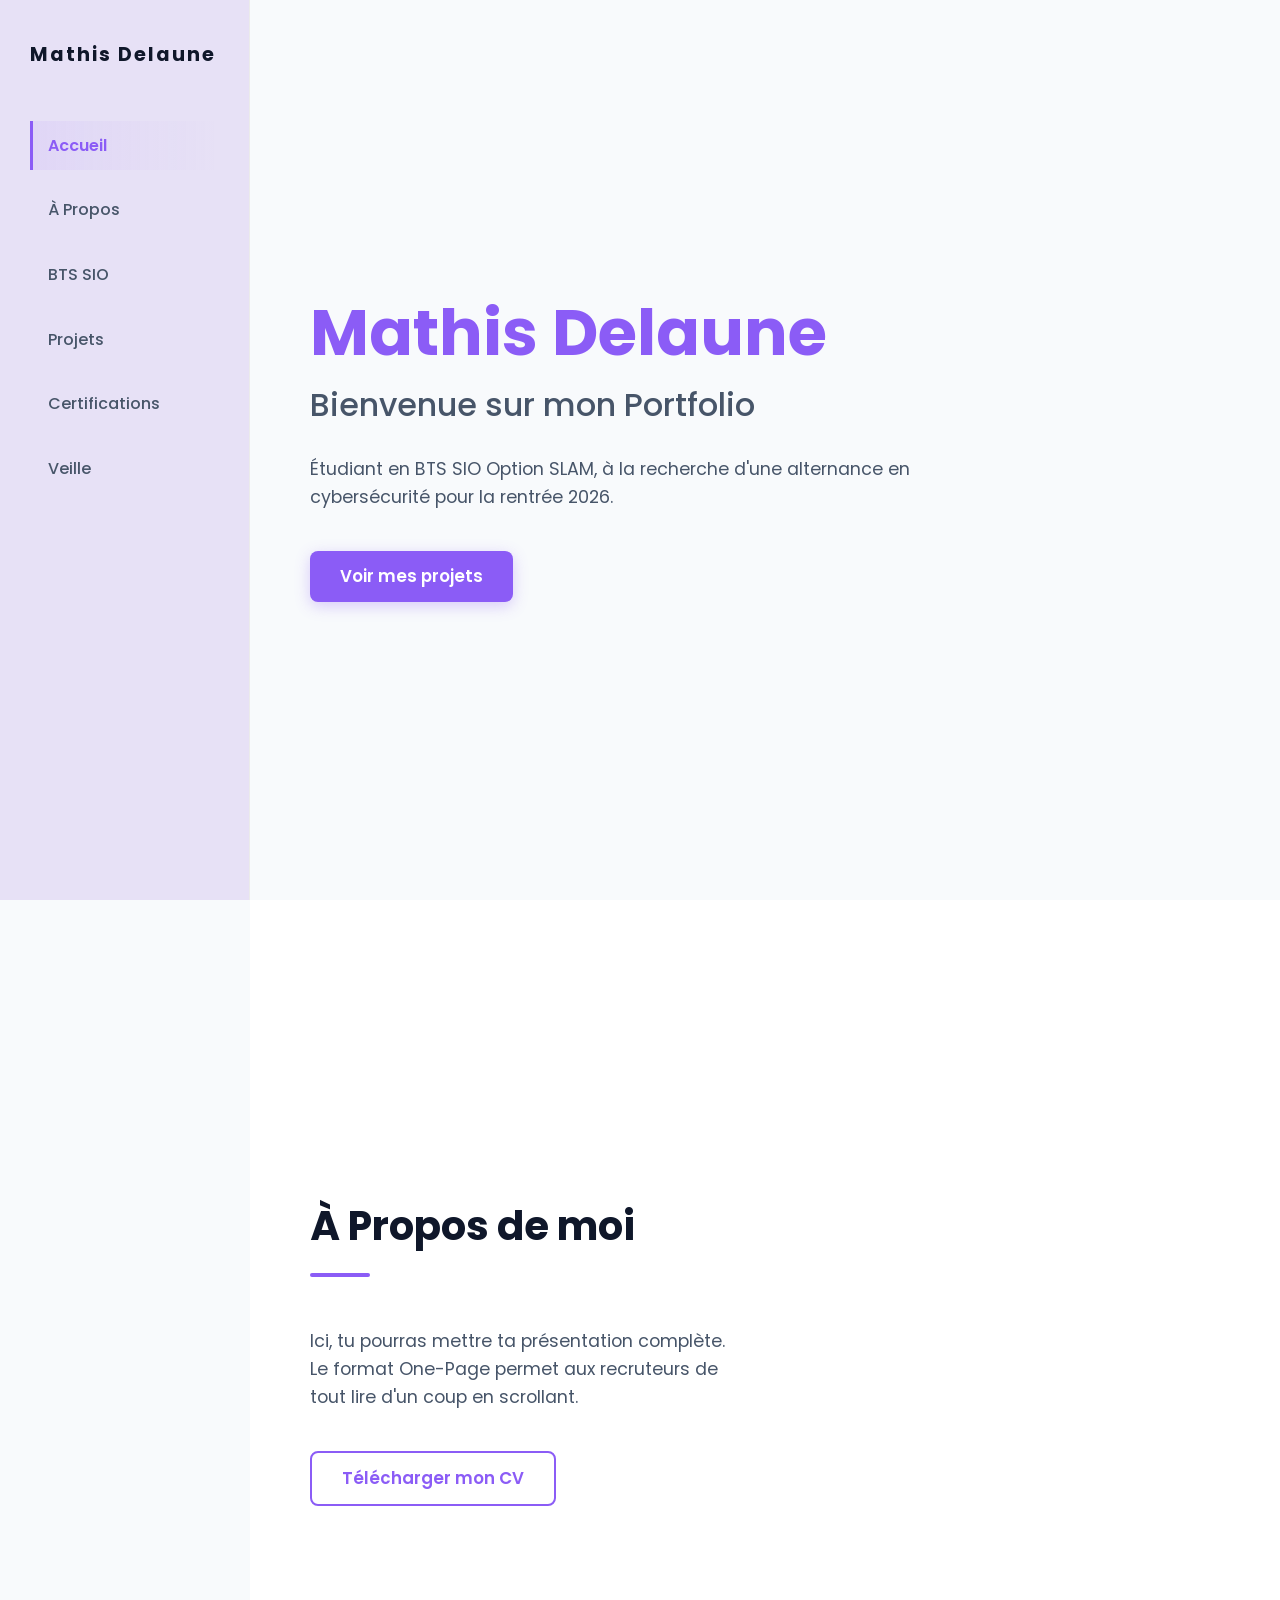
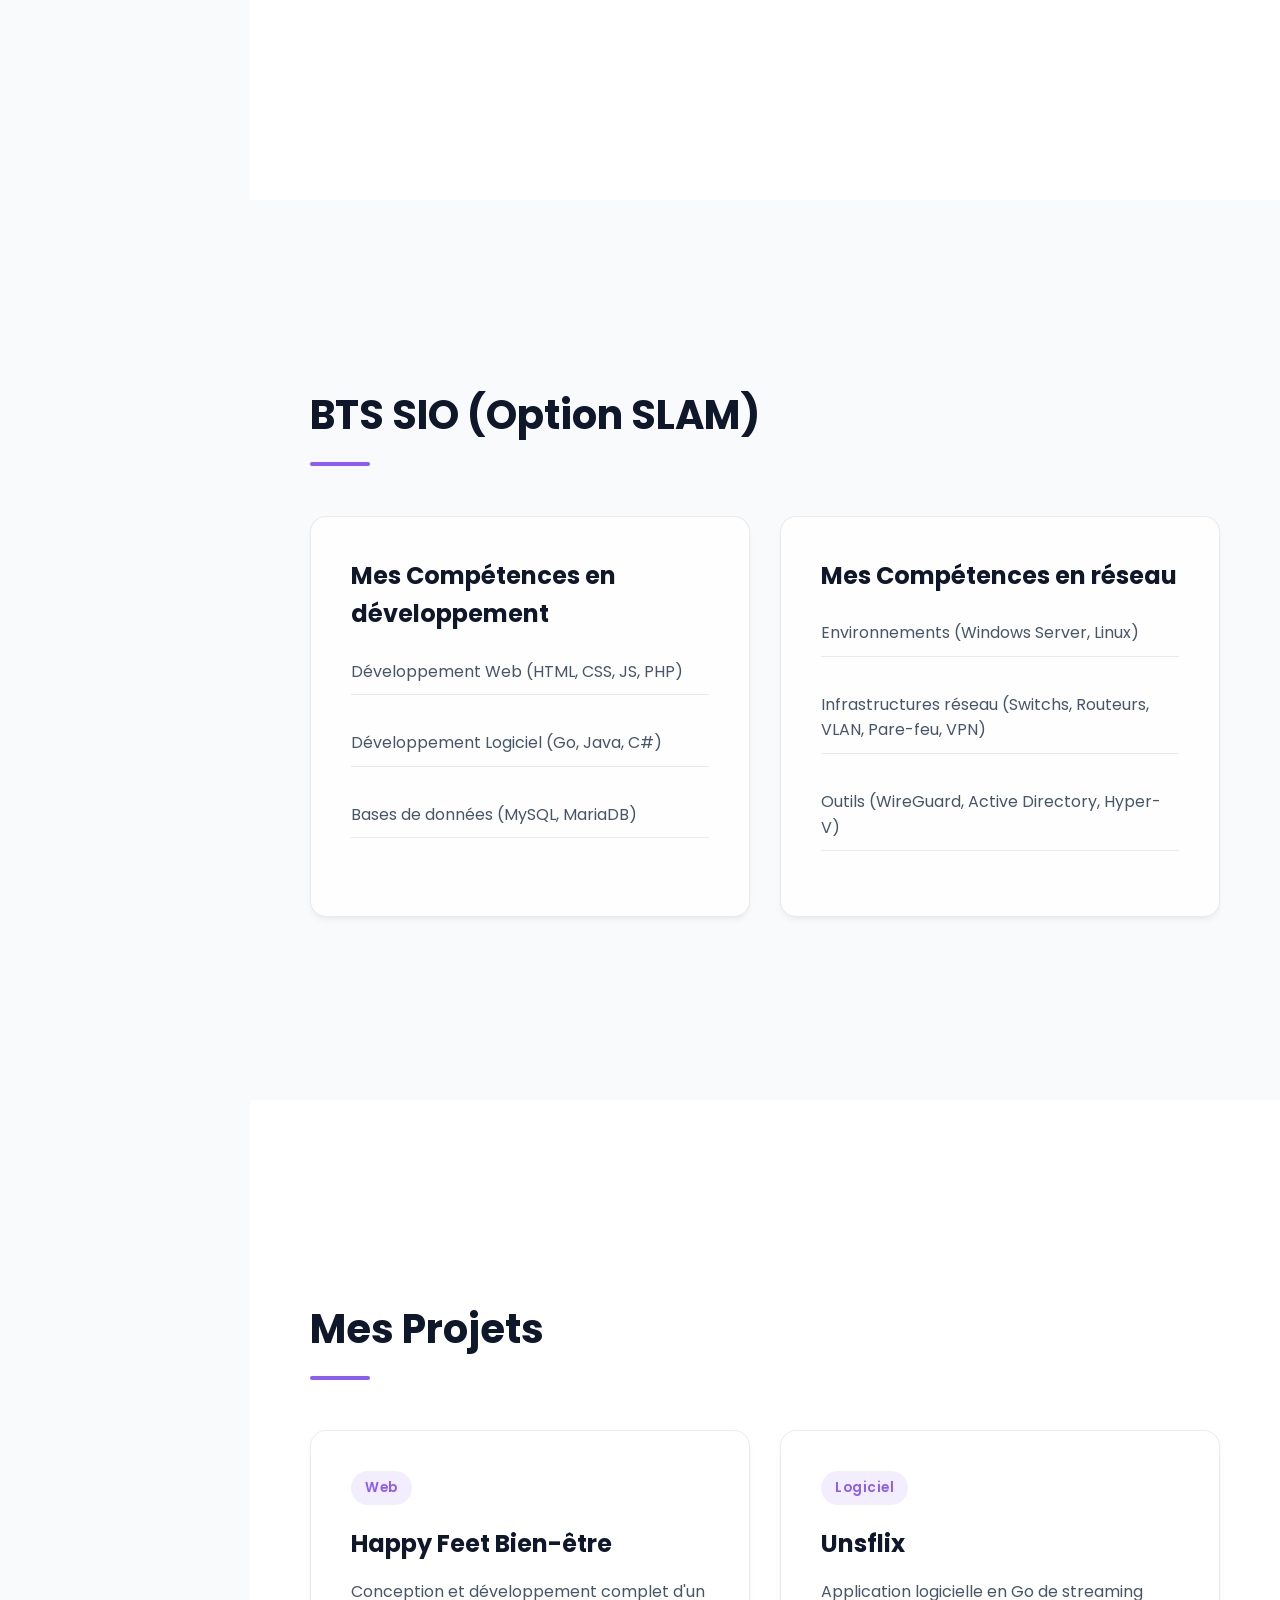
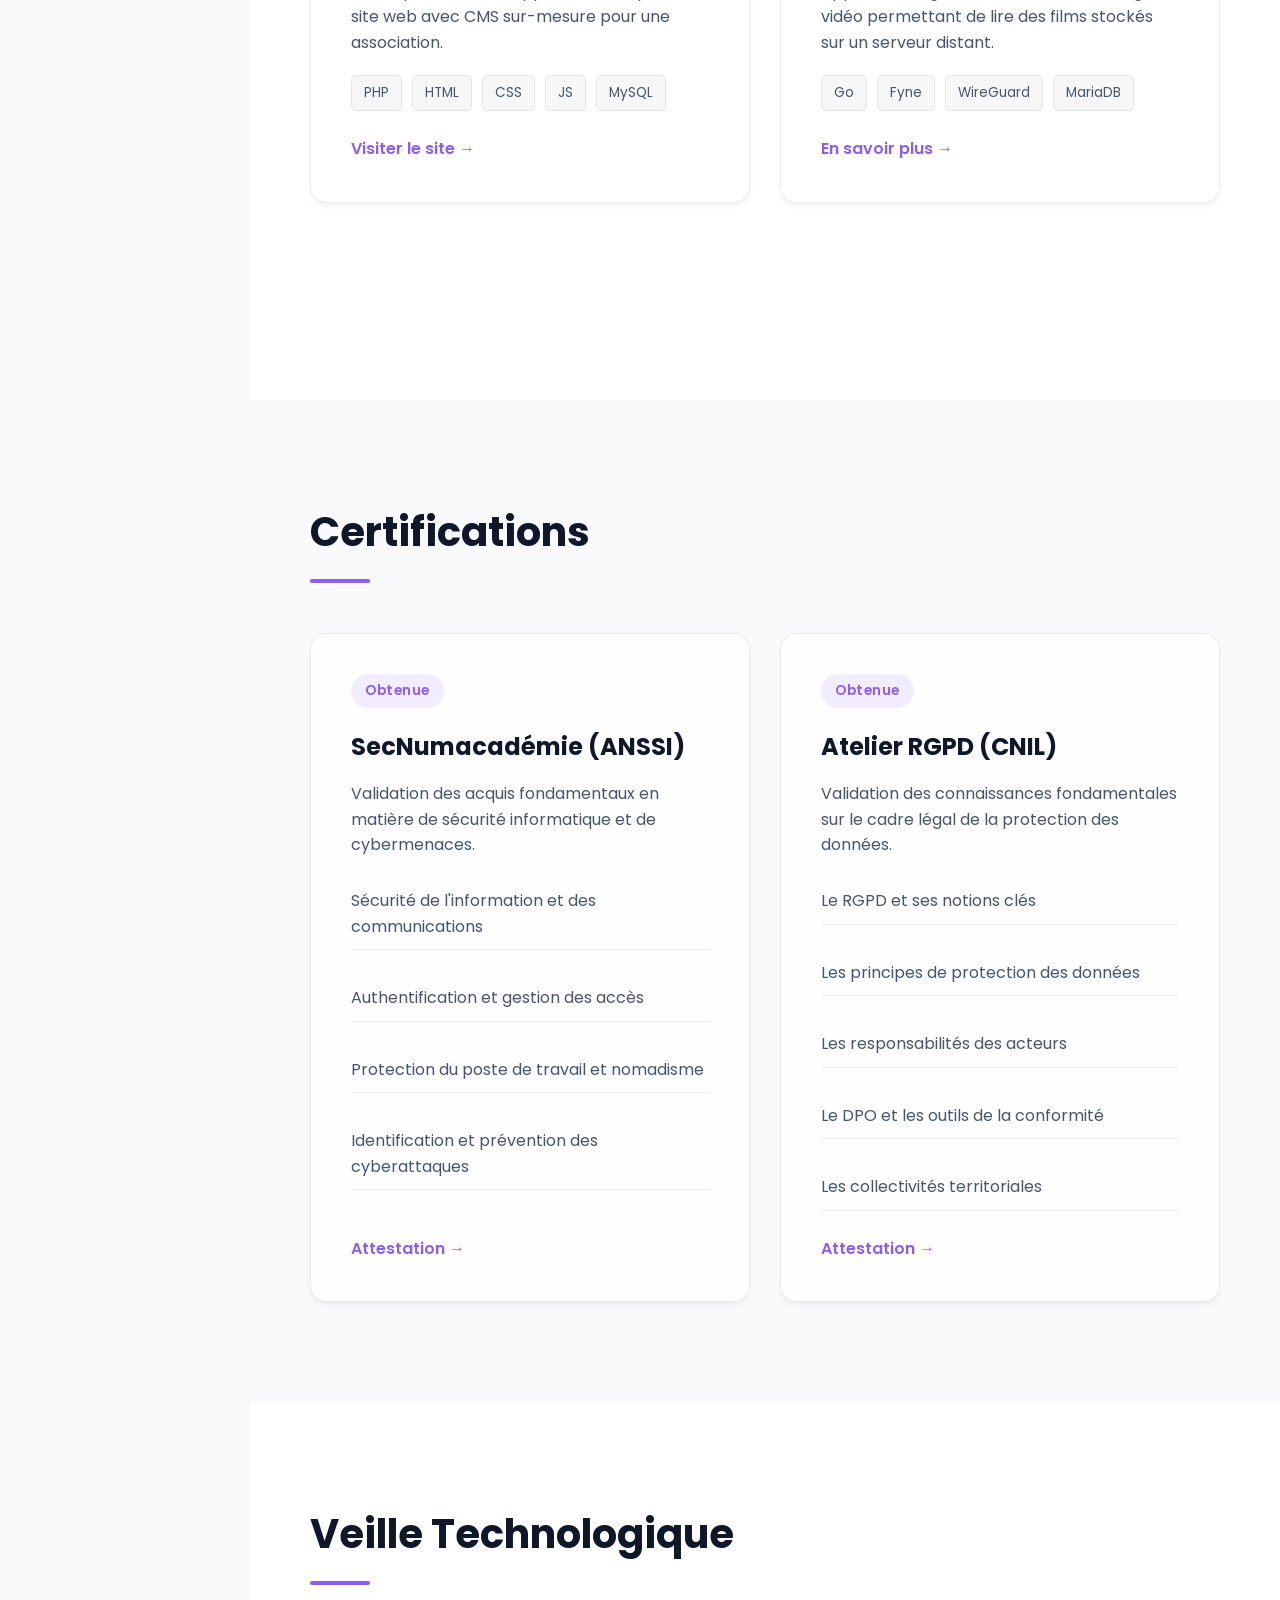
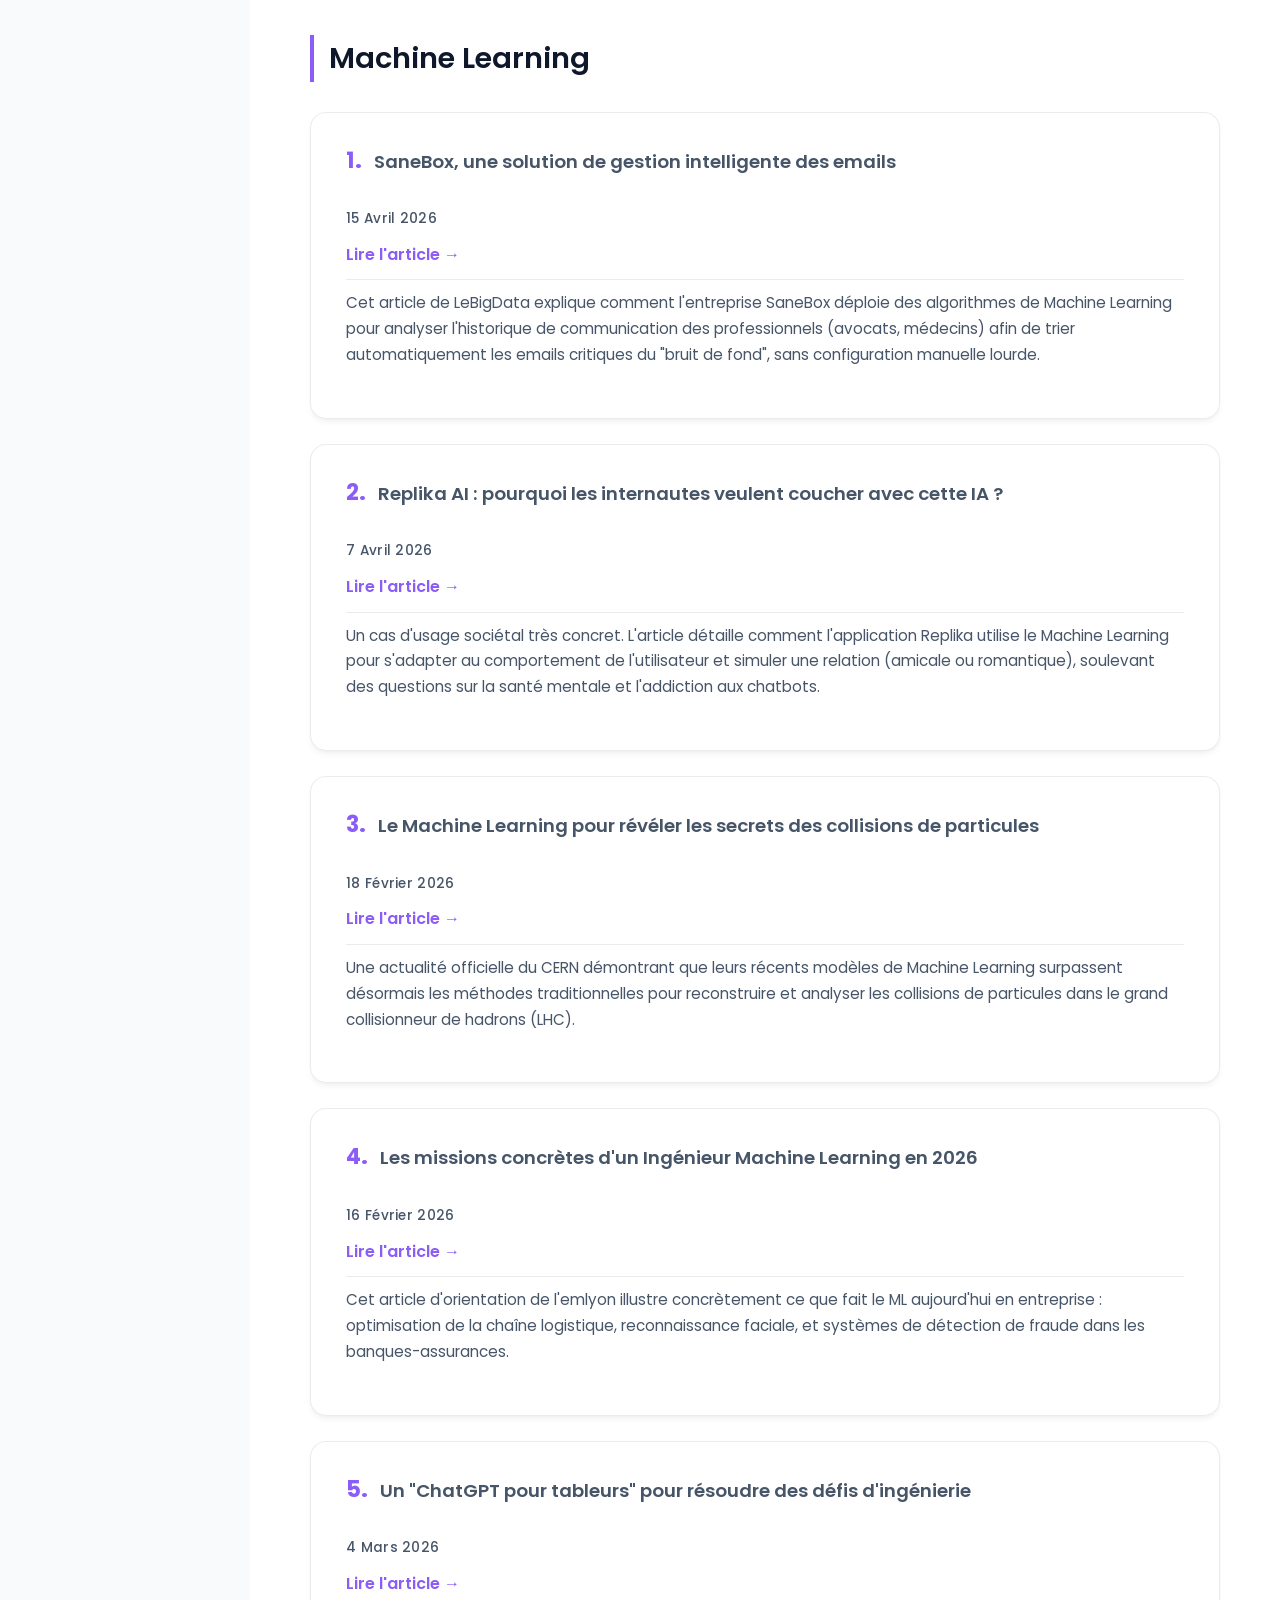
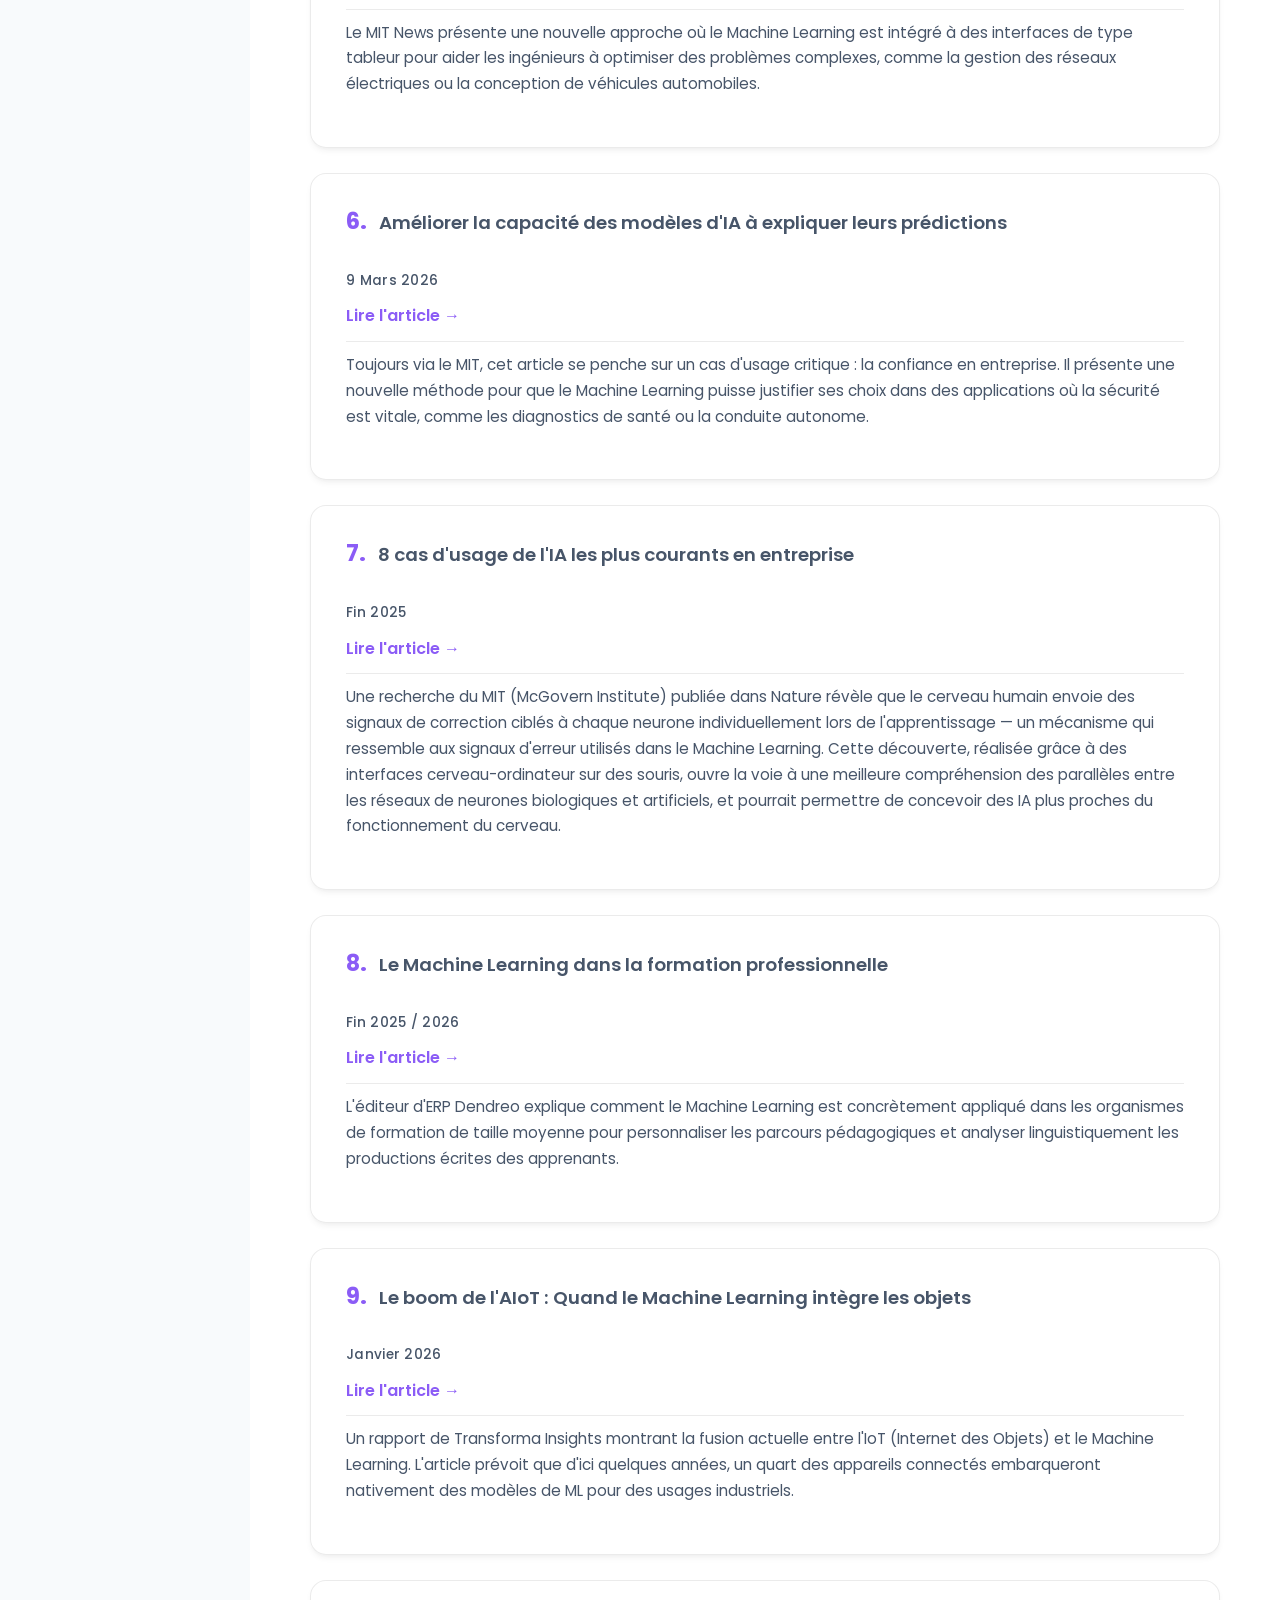
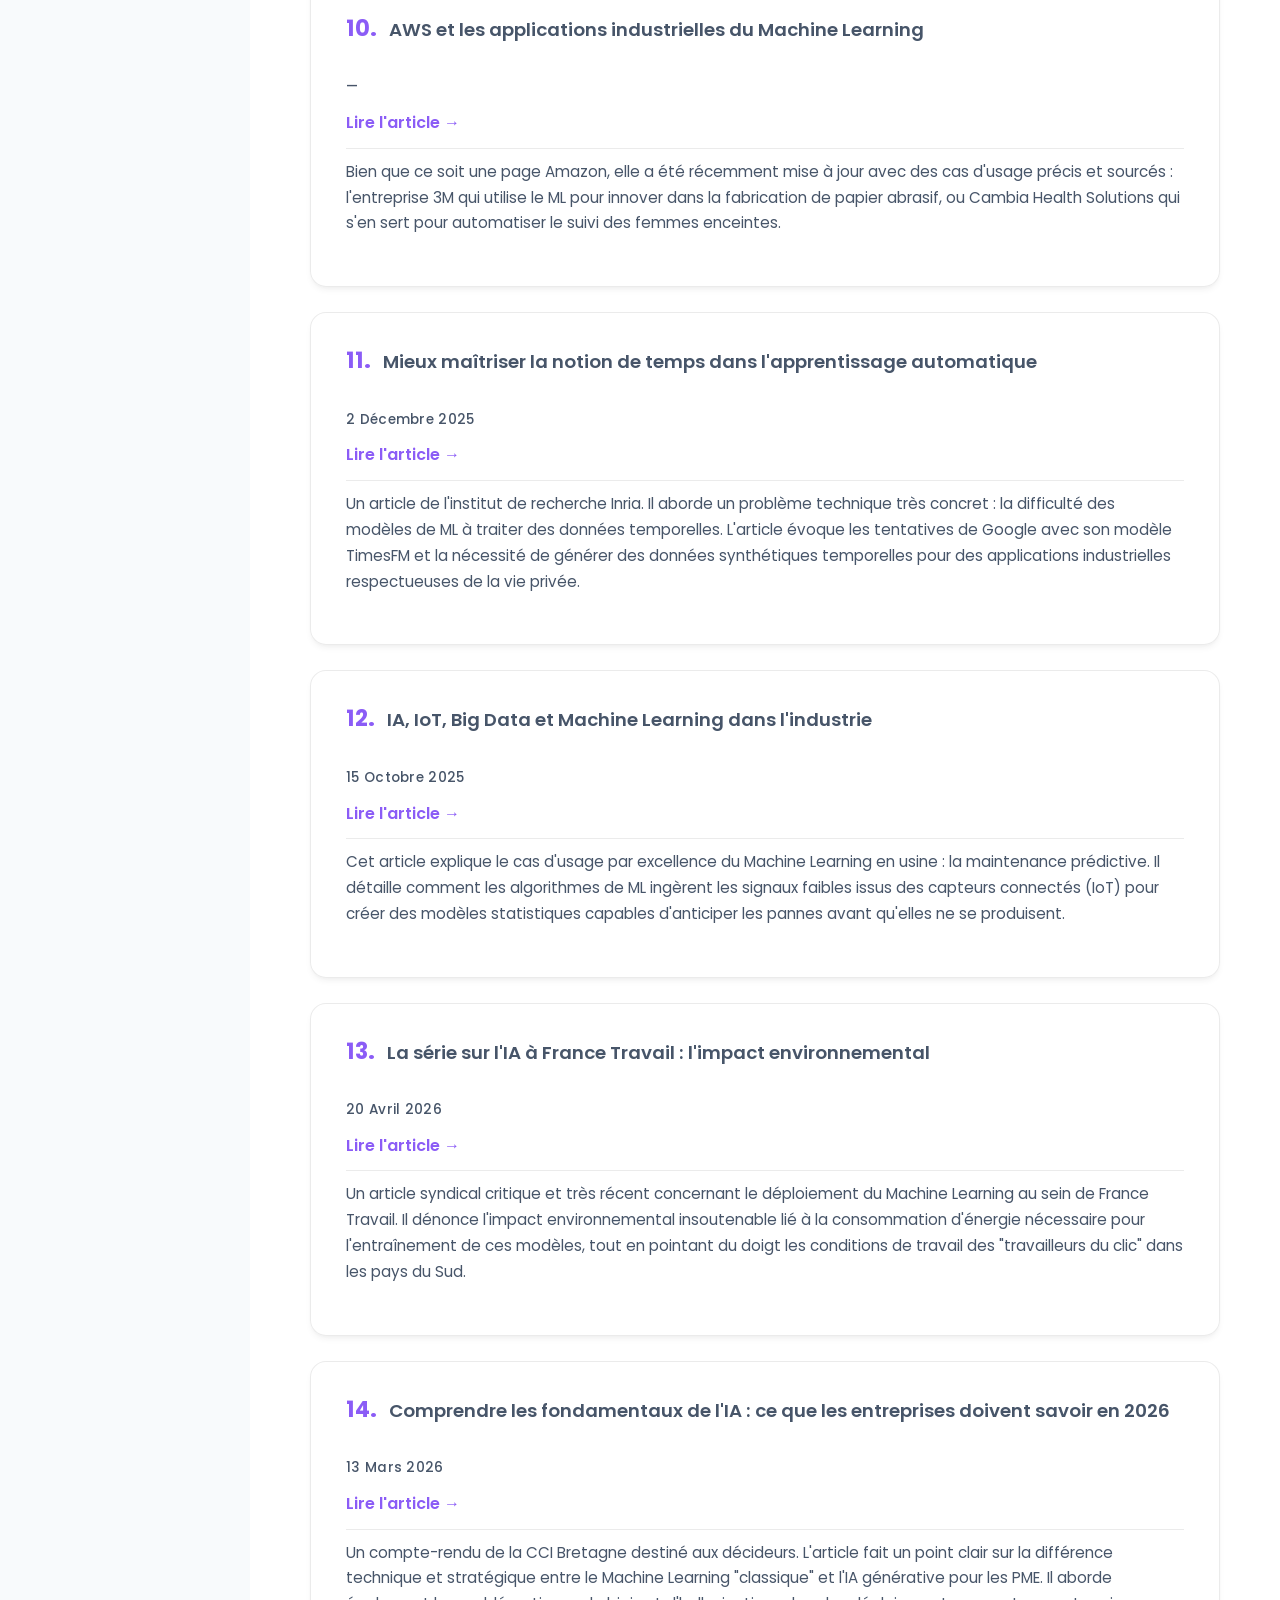
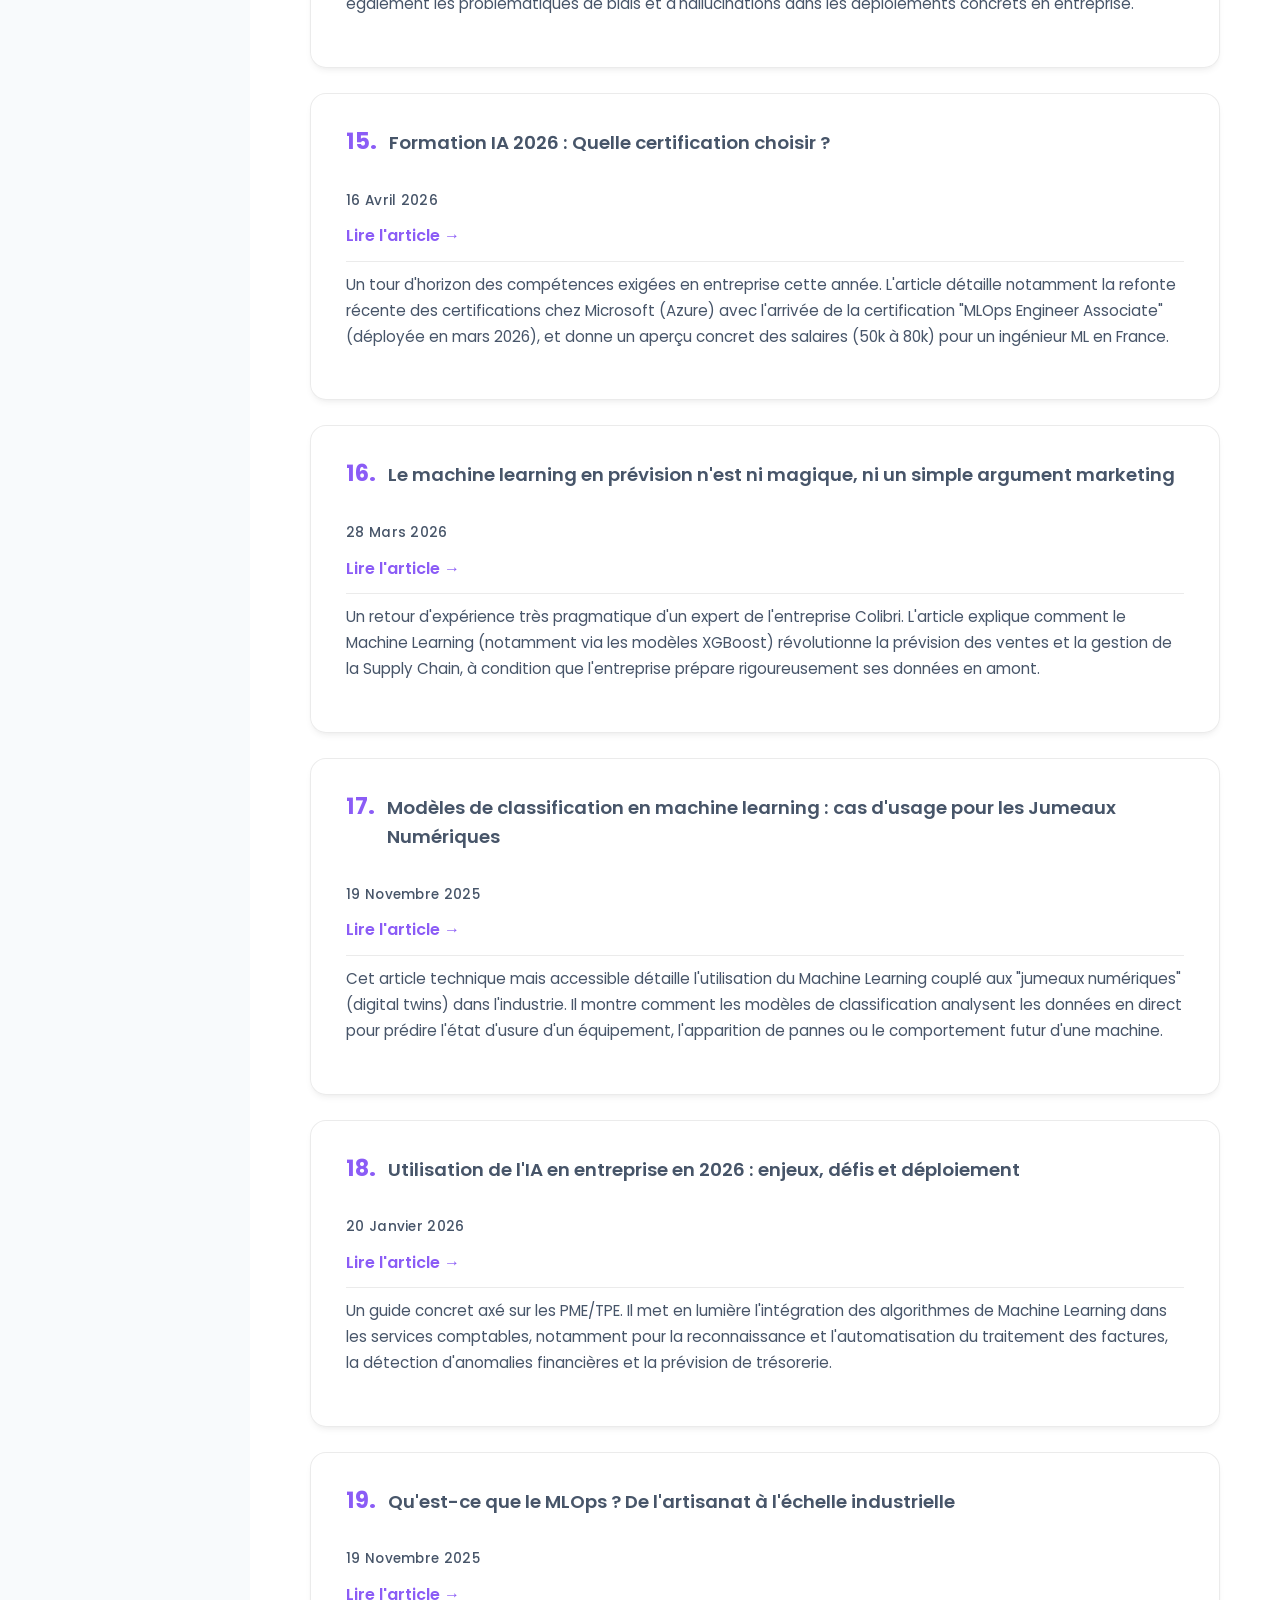
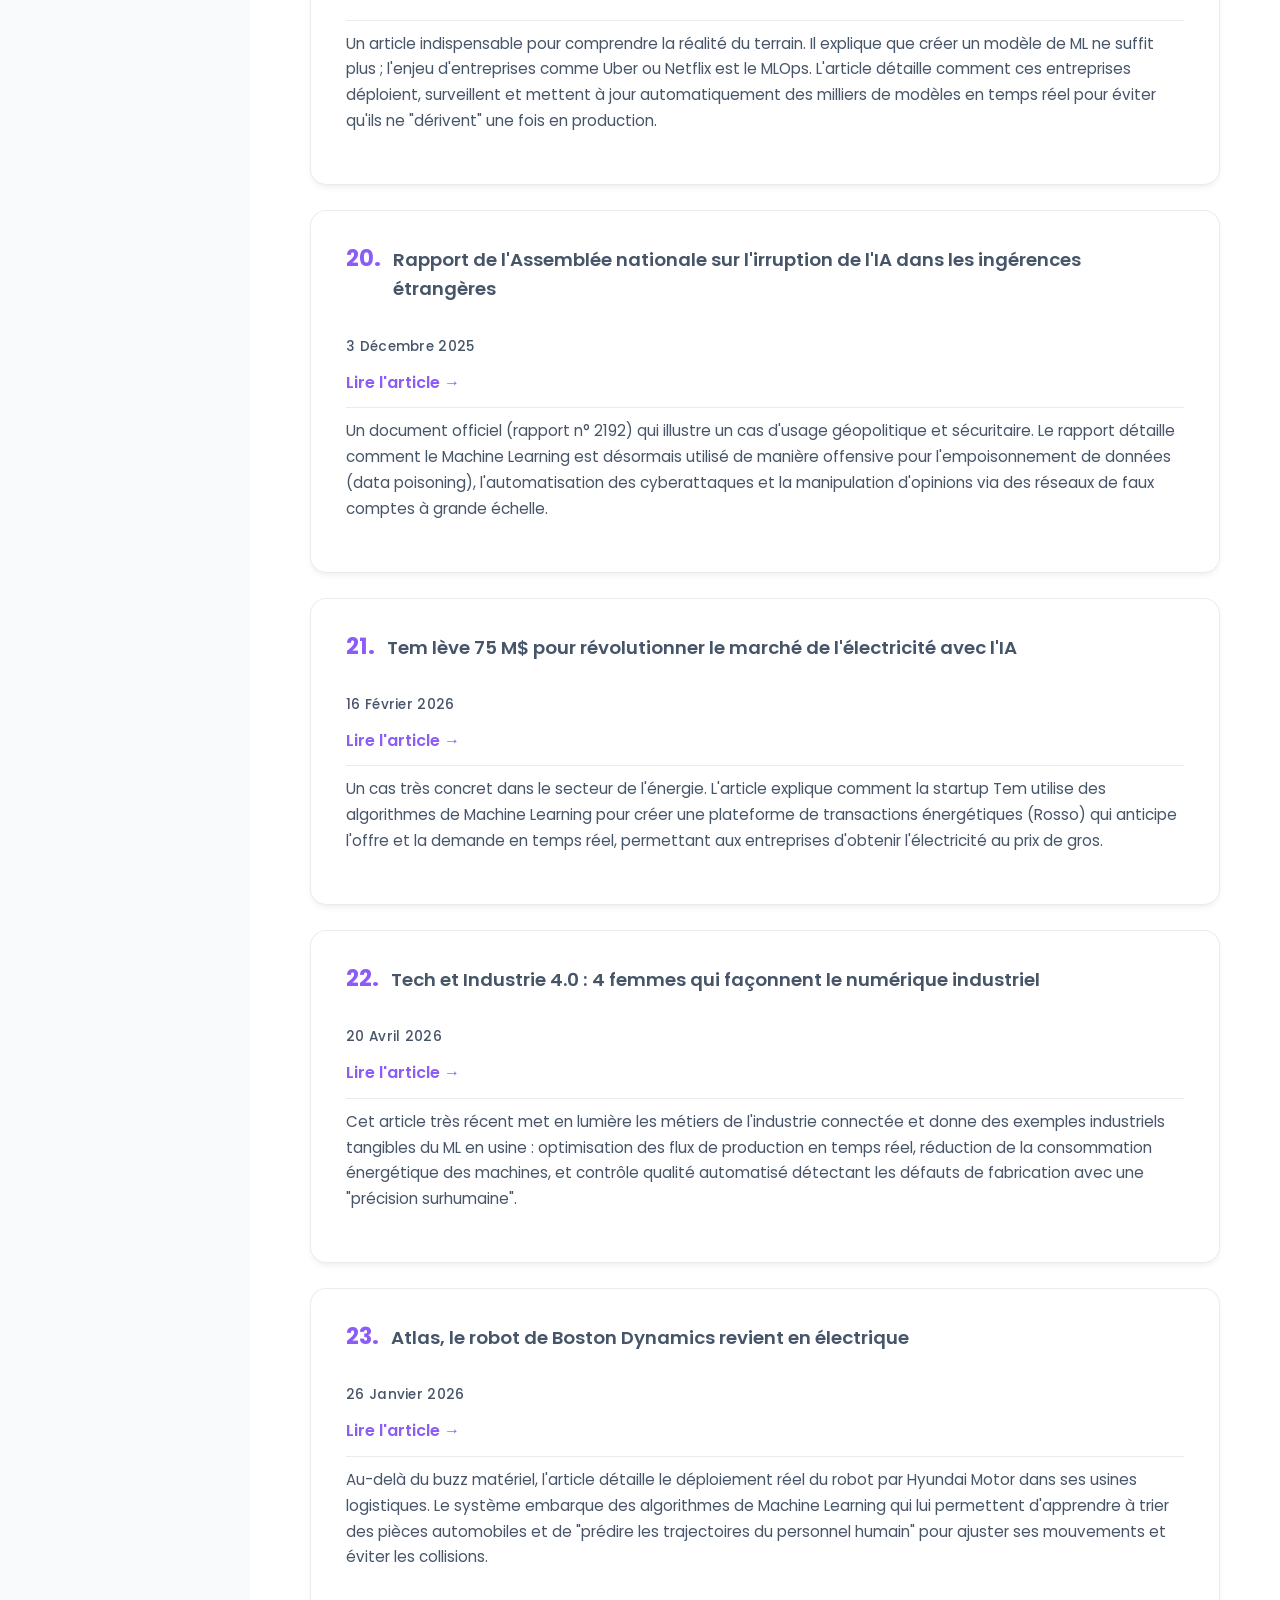
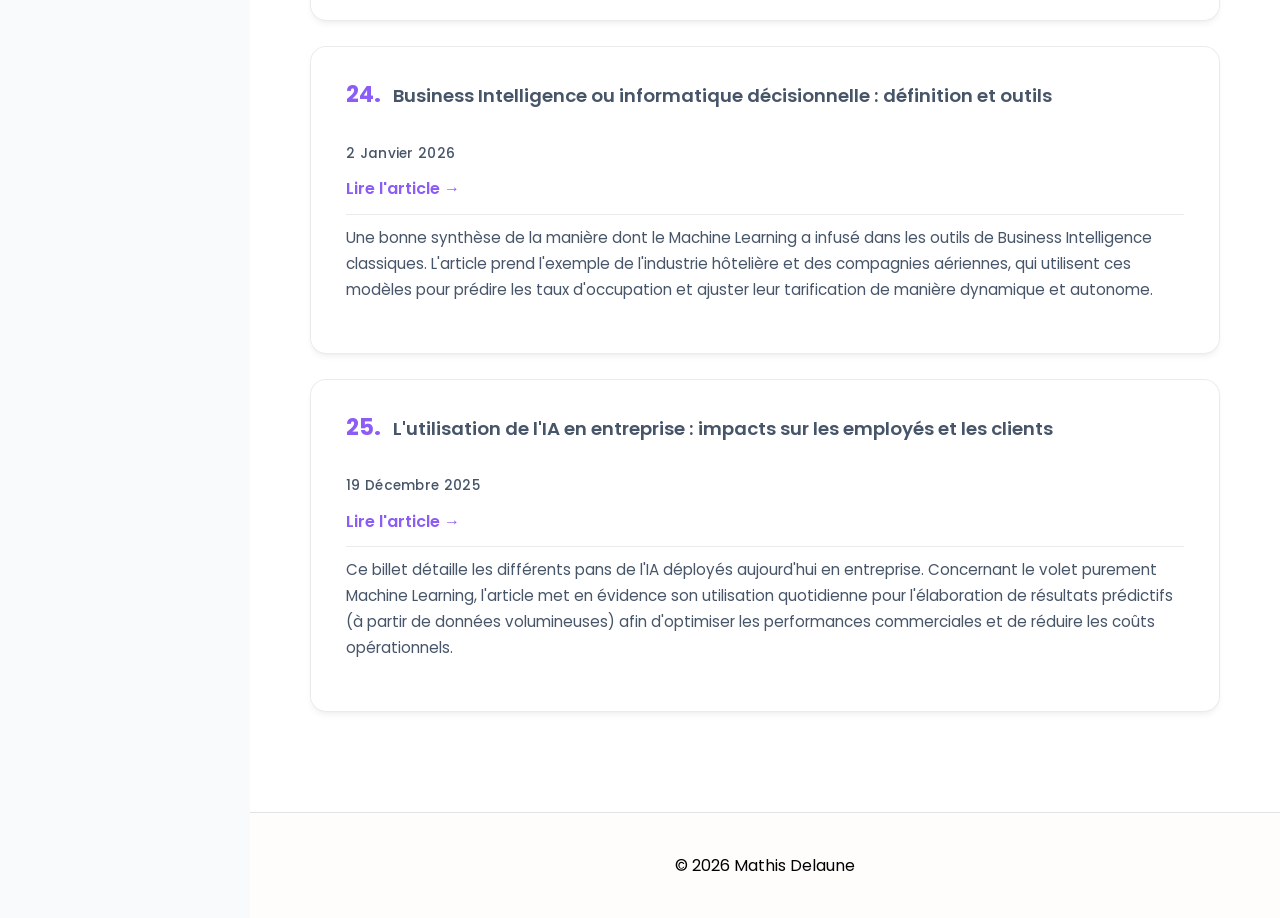
==== index.html @ 0fbb1513 "Mise en ligne de mon portfolio" ====
<!DOCTYPE html>
<html lang="fr">
<head>
    <meta charset="UTF-8">
    <meta name="viewport" content="width=device-width, initial-scale=1.0">
    <title>Mathis Delaune - Portfolio</title>
    <link href="https://fonts.googleapis.com/css2?family=Poppins:wght@300;400;500;600;700&display=swap" rel="stylesheet">
    <link rel="stylesheet" href="style.css">
</head>
<body>

    <nav class="sidebar">
        <div class="nav-content">
            <a href="#accueil" class="logo">Mathis Delaune</a>
            <ul class="nav-links">
                <li><a href="#accueil" class="nav-item">Accueil</a></li>
                <li><a href="#apropos" class="nav-item">À Propos</a></li>
                <li><a href="#bts" class="nav-item">BTS SIO</a></li>
                <li><a href="#projets" class="nav-item">Projets</a></li>
                <li><a href="#certifications" class="nav-item">Certifications</a></li>
                <li><a href="#veille" class="nav-item">Veille</a></li>
            </ul>
        </div>
    </nav>

    <main class="main-content">
        <section id="accueil" class="hero section">
            <div class="hero-content">
                <h1><span class="highlight">Mathis Delaune</span></h1>
                <h2>Bienvenue sur mon Portfolio </h2>
                <p>Étudiant en BTS SIO Option SLAM, à la recherche d'une alternance en cybersécurité pour la rentrée 2026.</p>
                <a href="#projets" class="btn-primary">Voir mes projets</a>
            </div>
        </section>

        <section id="apropos" class="section alt-bg">
            <h2 class="section-title">À Propos de moi</h2>
            <div class="about-grid">
                <div class="about-text">
                    <p>Ici, tu pourras mettre ta présentation complète. Le format One-Page permet aux recruteurs de tout lire d'un coup en scrollant.</p>
                    <a href="Ressources/Dl/CvMathisDelaune.pdf" download="CV_Mathis_Delaune.pdf" class="btn-secondary">Télécharger mon CV</a>
                </div>
                <!-- 
                <div class="about-image">
                    <img src="Ressources/Moi.jpg" alt="image de moi" class="profile-img">
                </div>
                -->
            </div>
        </section>
        <section id="bts" class="section">
            <h2 class="section-title">BTS SIO (Option SLAM)</h2>
    
            <div class="cards-grid">
                <div class="glass-card">
                    <h3>Mes Compétences en développement</h3>
                    <ul class="clean-list">
                        <li>Développement Web (HTML, CSS, JS, PHP)</li>
                     <li>Développement Logiciel (Go, Java, C#)</li>
                       <li>Bases de données (MySQL, MariaDB)</li>
                    </ul>
                </div>
        
                <div class="glass-card">
                    <h3>Mes Compétences en réseau</h3>
                    <ul class="clean-list">
                        <li>Environnements (Windows Server, Linux)</li>
                        <li>Infrastructures réseau (Switchs, Routeurs, VLAN, Pare-feu, VPN)</li>
                        <li>Outils (WireGuard, Active Directory, Hyper-V)</li>
                    </ul>
                </div>
            </div> </section>

        <section id="projets" class="section alt-bg">
            <h2 class="section-title">Mes Projets</h2>
            <div class="cards-grid">
                <div class="glass-card project-card">
                    <span class="badge">Web</span>
                    <h3>Happy Feet Bien-être</h3>
                    <p>Conception et développement complet d'un site web avec CMS sur-mesure pour une association.</p>
                    <div class="tech-tags">
                        <span>PHP</span><span>HTML</span><span>CSS</span><span>JS</span><span>MySQL</span>
                    </div>
                    <a href="https://www.happyfeetbienetre.ovh/" target="_blank" class="project-link">Visiter le site →</a>
                </div>

                <div class="glass-card project-card">
                    <span class="badge">Logiciel</span>
                    <h3>Unsflix</h3>
                    <p>Application logicielle en Go de streaming vidéo permettant de lire des films stockés sur un serveur distant.</p>
                    <div class="tech-tags">
                        <span>Go</span><span>Fyne</span><span>WireGuard</span><span>MariaDB</span>
                    </div>
                    <a href="unsflix.html" class="project-link">En savoir plus →</a>
                </div>
            </div>
        </section>

        <section id="certifications" class="section">
            <h2 class="section-title">Certifications</h2>
            <div class="cards-grid">
                <div class="glass-card">
                    <span class="badge">Obtenue</span>
                    <h3>SecNumacadémie (ANSSI)</h3>
                    <p>Validation des acquis fondamentaux en matière de sécurité informatique et de cybermenaces.</p>
                    <ul class="clean-list">
                        <li>Sécurité de l'information et des communications</li>
                        <li>Authentification et gestion des accès</li>
                        <li>Protection du poste de travail et nomadisme</li>
                        <li>Identification et prévention des cyberattaques</li>
                    </ul>
                    <a href="Ressources/Dl/AttestationSecNumMathisDelaune.pdf" download="AttestationSecNumMathisDelaune.pdf" class="project-link">Attestation →</a>
                </div>
                <div class="glass-card">
                    <span class="badge">Obtenue</span>
                    <h3>Atelier RGPD (CNIL)</h3>
                    <p>Validation des connaissances fondamentales sur le cadre légal de la protection des données.</p>
                    <ul class="clean-list">
                        <li>Le RGPD et ses notions clés</li>
                        <li>Les principes de protection des données</li>
                        <li>Les responsabilités des acteurs</li>
                        <li>Le DPO et les outils de la conformité</li>
                        <li>Les collectivités territoriales</li>
                    </ul>
                    <a href="Ressources/Dl/attestationsMathisDelauneRGPD.zip" download="attestationsMathisDelauneRGPD.zip" class="project-link">Attestation →</a>
                </div>
            </div>
        </section>
        <section id="veille" class="section alt-bg">
            <h2 class="section-title">Veille Technologique</h2>
            <div class="veille-topic">
                <h3 class="veille-topic-title">Machine Learning</h3>
                <div class="veille-articles">

                    <div class="glass-card veille-card">
                        <div class="veille-header">
                            <span class="veille-number">1.</span>
                            <p class="veille-article-title">SaneBox, une solution de gestion intelligente des emails</p>
                        </div>
                        <span class="veille-date">15 Avril 2026</span>
                        <a href="https://www.lebigdata.fr/sanebox-solution-de-gestion-intelligente-des-emails" target="_blank" class="project-link veille-link">Lire l'article →</a>
                        <p class="veille-summary">Cet article de LeBigData explique comment l'entreprise SaneBox déploie des algorithmes de Machine Learning pour analyser l'historique de communication des professionnels (avocats, médecins) afin de trier automatiquement les emails critiques du "bruit de fond", sans configuration manuelle lourde.</p>
                    </div>

                    <div class="glass-card veille-card">
                        <div class="veille-header">
                            <span class="veille-number">2.</span>
                            <p class="veille-article-title">Replika AI : pourquoi les internautes veulent coucher avec cette IA ?</p>
                        </div>
                        <span class="veille-date">7 Avril 2026</span>
                        <a href="https://www.lebigdata.fr/replika-ai-tout-savoir" target="_blank" class="project-link veille-link">Lire l'article →</a>
                        <p class="veille-summary">Un cas d'usage sociétal très concret. L'article détaille comment l'application Replika utilise le Machine Learning pour s'adapter au comportement de l'utilisateur et simuler une relation (amicale ou romantique), soulevant des questions sur la santé mentale et l'addiction aux chatbots.</p>
                    </div>

                    <div class="glass-card veille-card">
                        <div class="veille-header">
                            <span class="veille-number">3.</span>
                            <p class="veille-article-title">Le Machine Learning pour révéler les secrets des collisions de particules</p>
                        </div>
                        <span class="veille-date">18 Février 2026</span>
                        <a href="https://home.cern/news/news/physics/machine-learning-reveal-more-about-lhc-particle-collisions" target="_blank" class="project-link veille-link">Lire l'article →</a>
                        <p class="veille-summary">Une actualité officielle du CERN démontrant que leurs récents modèles de Machine Learning surpassent désormais les méthodes traditionnelles pour reconstruire et analyser les collisions de particules dans le grand collisionneur de hadrons (LHC).</p>
                    </div>

                    <div class="glass-card veille-card">
                        <div class="veille-header">
                            <span class="veille-number">4.</span>
                            <p class="veille-article-title">Les missions concrètes d'un Ingénieur Machine Learning en 2026</p>
                        </div>
                        <span class="veille-date">16 Février 2026</span>
                        <a href="https://em-lyon.com/fr/etudiant/guides/metiers/ingenieur-machine-learning" target="_blank" class="project-link veille-link">Lire l'article →</a>
                        <p class="veille-summary">Cet article d'orientation de l'emlyon illustre concrètement ce que fait le ML aujourd'hui en entreprise : optimisation de la chaîne logistique, reconnaissance faciale, et systèmes de détection de fraude dans les banques-assurances.</p>
                    </div>

                    <div class="glass-card veille-card">
                        <div class="veille-header">
                            <span class="veille-number">5.</span>
                            <p class="veille-article-title">Un "ChatGPT pour tableurs" pour résoudre des défis d'ingénierie</p>
                        </div>
                        <span class="veille-date">4 Mars 2026</span>
                        <a href="https://news.mit.edu/2026/chatgpt-spreadsheets-helps-solve-difficult-engineering-challenges-faster-0304" target="_blank" class="project-link veille-link">Lire l'article →</a>
                        <p class="veille-summary">Le MIT News présente une nouvelle approche où le Machine Learning est intégré à des interfaces de type tableur pour aider les ingénieurs à optimiser des problèmes complexes, comme la gestion des réseaux électriques ou la conception de véhicules automobiles.</p>
                    </div>

                    <div class="glass-card veille-card">
                        <div class="veille-header">
                            <span class="veille-number">6.</span>
                            <p class="veille-article-title">Améliorer la capacité des modèles d'IA à expliquer leurs prédictions</p>
                        </div>
                        <span class="veille-date">9 Mars 2026</span>
                        <a href="https://news.mit.edu/2026/neurons-receive-precisely-tailored-teaching-signals-as-we-learn-0309" target="_blank" class="project-link veille-link">Lire l'article →</a>
                        <p class="veille-summary">Toujours via le MIT, cet article se penche sur un cas d'usage critique : la confiance en entreprise. Il présente une nouvelle méthode pour que le Machine Learning puisse justifier ses choix dans des applications où la sécurité est vitale, comme les diagnostics de santé ou la conduite autonome.</p>
                    </div>

                    <div class="glass-card veille-card">
                        <div class="veille-header">
                            <span class="veille-number">7.</span>
                            <p class="veille-article-title">8 cas d'usage de l'IA les plus courants en entreprise</p>
                        </div>
                        <span class="veille-date">Fin 2025</span>
                        <a href="https://bigmedia.bpifrance.fr/nos-dossiers/8-cas-dusage-de-lia-les-plus-courants-en-entreprise" target="_blank" class="project-link veille-link">Lire l'article →</a>
                        <p class="veille-summary">Une recherche du MIT (McGovern Institute) publiée dans Nature révèle que le cerveau humain envoie des signaux de correction ciblés à chaque neurone individuellement lors de l'apprentissage — un mécanisme qui ressemble aux signaux d'erreur utilisés dans le Machine Learning. Cette découverte, réalisée grâce à des interfaces cerveau-ordinateur sur des souris, ouvre la voie à une meilleure compréhension des parallèles entre les réseaux de neurones biologiques et artificiels, et pourrait permettre de concevoir des IA plus proches du fonctionnement du cerveau.</p>
                    </div>

                    <div class="glass-card veille-card">
                        <div class="veille-header">
                            <span class="veille-number">8.</span>
                            <p class="veille-article-title">Le Machine Learning dans la formation professionnelle</p>
                        </div>
                        <span class="veille-date">Fin 2025 / 2026</span>
                        <a href="https://www.dendreo.com/lexique/machine-learning-definition" target="_blank" class="project-link veille-link">Lire l'article →</a>
                        <p class="veille-summary">L'éditeur d'ERP Dendreo explique comment le Machine Learning est concrètement appliqué dans les organismes de formation de taille moyenne pour personnaliser les parcours pédagogiques et analyser linguistiquement les productions écrites des apprenants.</p>
                    </div>

                    <div class="glass-card veille-card">
                        <div class="veille-header">
                            <span class="veille-number">9.</span>
                            <p class="veille-article-title">Le boom de l'AIoT : Quand le Machine Learning intègre les objets</p>
                        </div>
                        <span class="veille-date">Janvier 2026</span>
                        <a href="https://transformainsights.com/ai-machine-learning" target="_blank" class="project-link veille-link">Lire l'article →</a>
                        <p class="veille-summary">Un rapport de Transforma Insights montrant la fusion actuelle entre l'IoT (Internet des Objets) et le Machine Learning. L'article prévoit que d'ici quelques années, un quart des appareils connectés embarqueront nativement des modèles de ML pour des usages industriels.</p>
                    </div>

                    <div class="glass-card veille-card">
                        <div class="veille-header">
                            <span class="veille-number">10.</span>
                            <p class="veille-article-title">AWS et les applications industrielles du Machine Learning</p>
                        </div>
                        <span class="veille-date">—</span>
                        <a href="https://aws.amazon.com/fr/what-is/machine-learning/" target="_blank" class="project-link veille-link">Lire l'article →</a>
                        <p class="veille-summary">Bien que ce soit une page Amazon, elle a été récemment mise à jour avec des cas d'usage précis et sourcés : l'entreprise 3M qui utilise le ML pour innover dans la fabrication de papier abrasif, ou Cambia Health Solutions qui s'en sert pour automatiser le suivi des femmes enceintes.</p>
                    </div>

                    <div class="glass-card veille-card">
                        <div class="veille-header">
                            <span class="veille-number">11.</span>
                            <p class="veille-article-title">Mieux maîtriser la notion de temps dans l'apprentissage automatique</p>
                        </div>
                        <span class="veille-date">2 Décembre 2025</span>
                        <a href="https://www.inria.fr/fr/ia-apprentissage-automatique-malt-rennes" target="_blank" class="project-link veille-link">Lire l'article →</a>
                        <p class="veille-summary">Un article de l'institut de recherche Inria. Il aborde un problème technique très concret : la difficulté des modèles de ML à traiter des données temporelles. L'article évoque les tentatives de Google avec son modèle TimesFM et la nécessité de générer des données synthétiques temporelles pour des applications industrielles respectueuses de la vie privée.</p>
                    </div>

                    <div class="glass-card veille-card">
                        <div class="veille-header">
                            <span class="veille-number">12.</span>
                            <p class="veille-article-title">IA, IoT, Big Data et Machine Learning dans l'industrie</p>
                        </div>
                        <span class="veille-date">15 Octobre 2025</span>
                        <a href="https://www.divalto.com/ia-iot-big-data-machine-learning-dans-lindustrie/" target="_blank" class="project-link veille-link">Lire l'article →</a>
                        <p class="veille-summary">Cet article explique le cas d'usage par excellence du Machine Learning en usine : la maintenance prédictive. Il détaille comment les algorithmes de ML ingèrent les signaux faibles issus des capteurs connectés (IoT) pour créer des modèles statistiques capables d'anticiper les pannes avant qu'elles ne se produisent.</p>
                    </div>

                    <div class="glass-card veille-card">
                        <div class="veille-header">
                            <span class="veille-number">13.</span>
                            <p class="veille-article-title">La série sur l'IA à France Travail : l'impact environnemental</p>
                        </div>
                        <span class="veille-date">20 Avril 2026</span>
                        <a href="https://solidaires.org/sinformer-et-agir/actualites-et-mobilisations/sectorielles/la-serie-sur-lia-a-france-travail/" target="_blank" class="project-link veille-link">Lire l'article →</a>
                        <p class="veille-summary">Un article syndical critique et très récent concernant le déploiement du Machine Learning au sein de France Travail. Il dénonce l'impact environnemental insoutenable lié à la consommation d'énergie nécessaire pour l'entraînement de ces modèles, tout en pointant du doigt les conditions de travail des "travailleurs du clic" dans les pays du Sud.</p>
                    </div>

                    <div class="glass-card veille-card">
                        <div class="veille-header">
                            <span class="veille-number">14.</span>
                            <p class="veille-article-title">Comprendre les fondamentaux de l'IA : ce que les entreprises doivent savoir en 2026</p>
                        </div>
                        <span class="veille-date">13 Mars 2026</span>
                        <a href="https://www.bretagne.cci.fr/blog/comprendre-les-fondamentaux-de-lia-ce-que-les-entreprises-doivent-savoir-en-2026-0" target="_blank" class="project-link veille-link">Lire l'article →</a>
                        <p class="veille-summary">Un compte-rendu de la CCI Bretagne destiné aux décideurs. L'article fait un point clair sur la différence technique et stratégique entre le Machine Learning "classique" et l'IA générative pour les PME. Il aborde également les problématiques de biais et d'hallucinations dans les déploiements concrets en entreprise.</p>
                    </div>

                    <div class="glass-card veille-card">
                        <div class="veille-header">
                            <span class="veille-number">15.</span>
                            <p class="veille-article-title">Formation IA 2026 : Quelle certification choisir ?</p>
                        </div>
                        <span class="veille-date">16 Avril 2026</span>
                        <a href="https://www.elitek.fr/post/formation-ia-certification-2026" target="_blank" class="project-link veille-link">Lire l'article →</a>
                        <p class="veille-summary">Un tour d'horizon des compétences exigées en entreprise cette année. L'article détaille notamment la refonte récente des certifications chez Microsoft (Azure) avec l'arrivée de la certification "MLOps Engineer Associate" (déployée en mars 2026), et donne un aperçu concret des salaires (50k à 80k) pour un ingénieur ML en France.</p>
                    </div>

                    <div class="glass-card veille-card">
                        <div class="veille-header">
                            <span class="veille-number">16.</span>
                            <p class="veille-article-title">Le machine learning en prévision n'est ni magique, ni un simple argument marketing</p>
                        </div>
                        <span class="veille-date">28 Mars 2026</span>
                        <a href="https://presseagence.fr/paris-mehdi-kharab-le-machine-learning-en-prevision-nest-ni-magique-ni-un-simple-argument-marketing/" target="_blank" class="project-link veille-link">Lire l'article →</a>
                        <p class="veille-summary">Un retour d'expérience très pragmatique d'un expert de l'entreprise Colibri. L'article explique comment le Machine Learning (notamment via les modèles XGBoost) révolutionne la prévision des ventes et la gestion de la Supply Chain, à condition que l'entreprise prépare rigoureusement ses données en amont.</p>
                    </div>

                    <div class="glass-card veille-card">
                        <div class="veille-header">
                            <span class="veille-number">17.</span>
                            <p class="veille-article-title">Modèles de classification en machine learning : cas d'usage pour les Jumeaux Numériques</p>
                        </div>
                        <span class="veille-date">19 Novembre 2025</span>
                        <a href="https://www.immersia.eu/fr/ressources/blog/modeles-de-classification-en-machine-learning-cas-dusage-et-bonnes-pratiques" target="_blank" class="project-link veille-link">Lire l'article →</a>
                        <p class="veille-summary">Cet article technique mais accessible détaille l'utilisation du Machine Learning couplé aux "jumeaux numériques" (digital twins) dans l'industrie. Il montre comment les modèles de classification analysent les données en direct pour prédire l'état d'usure d'un équipement, l'apparition de pannes ou le comportement futur d'une machine.</p>
                    </div>

                    <div class="glass-card veille-card">
                        <div class="veille-header">
                            <span class="veille-number">18.</span>
                            <p class="veille-article-title">Utilisation de l'IA en entreprise en 2026 : enjeux, défis et déploiement</p>
                        </div>
                        <span class="veille-date">20 Janvier 2026</span>
                        <a href="https://www.cabinet-mosselmans.com/utilisation-de-lia-en-entreprise/" target="_blank" class="project-link veille-link">Lire l'article →</a>
                        <p class="veille-summary">Un guide concret axé sur les PME/TPE. Il met en lumière l'intégration des algorithmes de Machine Learning dans les services comptables, notamment pour la reconnaissance et l'automatisation du traitement des factures, la détection d'anomalies financières et la prévision de trésorerie.</p>
                    </div>

                    <div class="glass-card veille-card">
                        <div class="veille-header">
                            <span class="veille-number">19.</span>
                            <p class="veille-article-title">Qu'est-ce que le MLOps ? De l'artisanat à l'échelle industrielle</p>
                        </div>
                        <span class="veille-date">19 Novembre 2025</span>
                        <a href="https://larevueia.fr/quest-ce-que-le-mlops/" target="_blank" class="project-link veille-link">Lire l'article →</a>
                        <p class="veille-summary">Un article indispensable pour comprendre la réalité du terrain. Il explique que créer un modèle de ML ne suffit plus ; l'enjeu d'entreprises comme Uber ou Netflix est le MLOps. L'article détaille comment ces entreprises déploient, surveillent et mettent à jour automatiquement des milliers de modèles en temps réel pour éviter qu'ils ne "dérivent" une fois en production.</p>
                    </div>

                    <div class="glass-card veille-card">
                        <div class="veille-header">
                            <span class="veille-number">20.</span>
                            <p class="veille-article-title">Rapport de l'Assemblée nationale sur l'irruption de l'IA dans les ingérences étrangères</p>
                        </div>
                        <span class="veille-date">3 Décembre 2025</span>
                        <a href="https://www.assemblee-nationale.fr/dyn/17/rapports/cion_afetr/l17b2192_rapport-information" target="_blank" class="project-link veille-link">Lire l'article →</a>
                        <p class="veille-summary">Un document officiel (rapport n° 2192) qui illustre un cas d'usage géopolitique et sécuritaire. Le rapport détaille comment le Machine Learning est désormais utilisé de manière offensive pour l'empoisonnement de données (data poisoning), l'automatisation des cyberattaques et la manipulation d'opinions via des réseaux de faux comptes à grande échelle.</p>
                    </div>

                    <div class="glass-card veille-card">
                        <div class="veille-header">
                            <span class="veille-number">21.</span>
                            <p class="veille-article-title">Tem lève 75 M$ pour révolutionner le marché de l'électricité avec l'IA</p>
                        </div>
                        <span class="veille-date">16 Février 2026</span>
                        <a href="https://www.lebigdata.fr/tem-leve-75-m-pour-revolutionner-le-marche-de-lelectricite-avec-lia" target="_blank" class="project-link veille-link">Lire l'article →</a>
                        <p class="veille-summary">Un cas très concret dans le secteur de l'énergie. L'article explique comment la startup Tem utilise des algorithmes de Machine Learning pour créer une plateforme de transactions énergétiques (Rosso) qui anticipe l'offre et la demande en temps réel, permettant aux entreprises d'obtenir l'électricité au prix de gros.</p>
                    </div>

                    <div class="glass-card veille-card">
                        <div class="veille-header">
                            <span class="veille-number">22.</span>
                            <p class="veille-article-title">Tech et Industrie 4.0 : 4 femmes qui façonnent le numérique industriel</p>
                        </div>
                        <span class="veille-date">20 Avril 2026</span>
                        <a href="https://www.francetravail.fr/actualites/a-laffiche/2026/tech-et-industrie-4-0-4-femmes-q.html" target="_blank" class="project-link veille-link">Lire l'article →</a>
                        <p class="veille-summary">Cet article très récent met en lumière les métiers de l'industrie connectée et donne des exemples industriels tangibles du ML en usine : optimisation des flux de production en temps réel, réduction de la consommation énergétique des machines, et contrôle qualité automatisé détectant les défauts de fabrication avec une "précision surhumaine".</p>
                    </div>

                    <div class="glass-card veille-card">
                        <div class="veille-header">
                            <span class="veille-number">23.</span>
                            <p class="veille-article-title">Atlas, le robot de Boston Dynamics revient en électrique</p>
                        </div>
                        <span class="veille-date">26 Janvier 2026</span>
                        <a href="https://www.lebigdata.fr/atlas-le-robot-de-boston-dynamics-revient-en-electrique" target="_blank" class="project-link veille-link">Lire l'article →</a>
                        <p class="veille-summary">Au-delà du buzz matériel, l'article détaille le déploiement réel du robot par Hyundai Motor dans ses usines logistiques. Le système embarque des algorithmes de Machine Learning qui lui permettent d'apprendre à trier des pièces automobiles et de "prédire les trajectoires du personnel humain" pour ajuster ses mouvements et éviter les collisions.</p>
                    </div>

                    <div class="glass-card veille-card">
                        <div class="veille-header">
                            <span class="veille-number">24.</span>
                            <p class="veille-article-title">Business Intelligence ou informatique décisionnelle : définition et outils</p>
                        </div>
                        <span class="veille-date">2 Janvier 2026</span>
                        <a href="https://www.lebigdata.fr/business-intelligence-definition" target="_blank" class="project-link veille-link">Lire l'article →</a>
                        <p class="veille-summary">Une bonne synthèse de la manière dont le Machine Learning a infusé dans les outils de Business Intelligence classiques. L'article prend l'exemple de l'industrie hôtelière et des compagnies aériennes, qui utilisent ces modèles pour prédire les taux d'occupation et ajuster leur tarification de manière dynamique et autonome.</p>
                    </div>

                    <div class="glass-card veille-card">
                        <div class="veille-header">
                            <span class="veille-number">25.</span>
                            <p class="veille-article-title">L'utilisation de l'IA en entreprise : impacts sur les employés et les clients</p>
                        </div>
                        <span class="veille-date">19 Décembre 2025</span>
                        <a href="https://www.nexa.fr/blog/utilisation-de-l-ia-en-entreprise-impacts-sur-les-employes-et-les-clients" target="_blank" class="project-link veille-link">Lire l'article →</a>
                        <p class="veille-summary">Ce billet détaille les différents pans de l'IA déployés aujourd'hui en entreprise. Concernant le volet purement Machine Learning, l'article met en évidence son utilisation quotidienne pour l'élaboration de résultats prédictifs (à partir de données volumineuses) afin d'optimiser les performances commerciales et de réduire les coûts opérationnels.</p>
                    </div>

                </div>
            </div>
        </section>

        <footer>
            <p>© 2026 Mathis Delaune</p>
        </footer>
    </main>
    <script src="script.js"></script>
</body>
</html>
---- style.css ----
/* =========================================
   1. VARIABLES & RESET (BASE DU THÈME CLAIR)
========================================= */
@import url('https://fonts.googleapis.com/css2?family=Poppins:wght@300;400;500;600;700&display=swap');

:root {
  --bg-color: #f8fafc; /* Gris extrêmement clair (presque blanc) pour le fond principal */
  --bg-alt: #ffffff; /* Blanc pur pour alterner les sections */
  --primary: #8b5cf6; /* Le violet vif reste, il ressort super bien sur le blanc */
  --primary-hover: #7c3aed;
  --text-main: #0f172a; /* Noir/Gris très foncé pour le texte principal */
  --text-muted: #475569; /* Gris moyen pour les textes secondaires */
  --card-bg: rgba(255, 255, 255, 0.8); /* Fond blanc transparent pour les cartes */
  --border-color: rgba(0, 0, 0, 0.08); /* Ligne grise très discrète pour les bordures */
}

* {
  margin: 0;
  padding: 0;
  box-sizing: border-box;
}

html {
  scroll-behavior: smooth;
}

body {
  font-family: 'Poppins', sans-serif;
  background-color: var(--bg-color);
  color: var(--text-main);
  line-height: 1.6;
  overflow-x: hidden;
}

/* =========================================
   2. SIDEBAR LATÉRALE (LE MENU GAUCHE)
========================================= */
.sidebar {
  position: fixed;
  top: 0;
  left: 0;
  width: 250px;
  height: 100vh;
  background: rgba(255, 255, 255, 0.95); /* Fond blanc semi-transparent */
  backdrop-filter: blur(10px);
  z-index: 1000;
  border-right: 1px solid var(--border-color);
  display: flex;
  flex-direction: column;
}

.nav-content {
  padding: 40px 30px;
  display: flex;
  flex-direction: column;
  height: 100%;
  background-color: #e7e1f6;
}

.logo {
  font-size: 1.2em;
  font-weight: 700;
  color: var(--text-main);
  text-decoration: none;
  margin-bottom: 50px;
  letter-spacing: 2px;
}

.nav-links {
  list-style: none;
  display: flex;
  flex-direction: column;
  gap: 15px;
}

.nav-links a {
  text-decoration: none;
  color: var(--text-muted);
  font-weight: 500;
  transition: all 0.3s ease;
  display: block;
  padding: 12px 15px;
  border-left: 3px solid transparent;
  border-radius: 0 8px 8px 0;
}

.nav-links a:hover {
  color: var(--text-main);
  background: rgba(0, 0, 0, 0.03); /* Léger fond gris au survol */
}

/* L'EFFET D'ALLUMAGE QUAND ON SCROLLE */
.nav-links a.active {
  color: var(--primary);
  font-weight: 600;
  border-left: 3px solid var(--primary);
  background: linear-gradient(90deg, rgba(139, 92, 246, 0.08) 0%, transparent 100%);
}

/* =========================================
   3. STRUCTURE DU CONTENU PRINCIPAL
========================================= */
.main-content {
  margin-left: 250px;
  width: calc(100% - 250px);
}

.section {
  padding: 100px 60px;
  min-height: 100vh;
  display: flex;
  flex-direction: column;
  justify-content: center;
}

.alt-bg {
  background-color: var(--bg-alt);
}

.section-title {
  font-size: 2.5em;
  margin-bottom: 50px;
  text-align: left;
  font-weight: 700;
}

.section-title::after {
  content: '';
  display: block;
  width: 60px;
  height: 4px;
  background: var(--primary);
  margin-top: 15px;
  border-radius: 2px;
}

/* =========================================
   4. ACCUEIL (HERO SECTION)
========================================= */
.hero {
  align-items: flex-start;
}

.hero-content h1 {
  font-size: 4em;
  margin-bottom: 10px;
  line-height: 1.1;
}

.hero-content h2 {
  font-size: 2em;
  color: var(--text-muted);
  margin-bottom: 25px;
  font-weight: 500;
}

.hero-content p {
  font-size: 1.1em;
  color: var(--text-muted);
  max-width: 600px;
  margin-bottom: 40px;
}

.highlight {
  color: var(--primary);
}

/* =========================================
   5. BOUTONS
========================================= */
.btn-primary, .btn-secondary {
  display: inline-block;
  padding: 12px 30px;
  border-radius: 8px;
  text-decoration: none;
  font-weight: 600;
  transition: all 0.3s ease;
  font-size: 1.05em;
}

.btn-primary {
  background: var(--primary);
  color: #fff;
  box-shadow: 0 4px 15px rgba(139, 92, 246, 0.3);
}

.btn-primary:hover {
  background: var(--primary-hover);
  transform: translateY(-3px);
  box-shadow: 0 10px 25px rgba(139, 92, 246, 0.4);
}

.btn-secondary {
  border: 2px solid var(--primary);
  color: var(--primary);
  margin-top: 20px;
  background: transparent;
}

.btn-secondary:hover {
  background: var(--primary);
  color: #fff;
  box-shadow: 0 4px 15px rgba(139, 92, 246, 0.3);
}

/* =========================================
   6. CARTES (GLASSMORPHISM VERSION CLAIRE)
========================================= */
.cards-grid {
  display: grid;
  grid-template-columns: repeat(auto-fit, minmax(350px, 1fr));
  gap: 30px;
  width: 100%;
}

.glass-card {
  background: var(--card-bg);
  backdrop-filter: blur(10px);
  border: 1px solid var(--border-color);
  padding: 40px;
  border-radius: 16px;
  transition: transform 0.3s ease, box-shadow 0.3s ease, border-color 0.3s ease;
  box-shadow: 0 4px 6px -1px rgba(0, 0, 0, 0.05), 0 2px 4px -1px rgba(0, 0, 0, 0.03); /* Ombre douce de base */

  display: flex;
  flex-direction: column;
  height: 100%; /* Force la carte à prendre toute la hauteur dispo dans la grille */
  
}

.glass-card:hover {
  transform: translateY(-8px);
  box-shadow: 0 20px 40px rgba(0, 0, 0, 0.08); /* Ombre plus forte au survol */
  border-color: rgba(139, 92, 246, 0.3);
}

.glass-card h3 {
  font-size: 1.5em;
  margin-bottom: 15px;
  color: var(--text-main);
}

.glass-card p {
  color: var(--text-muted);
  margin-bottom: 20px;
}

.badge {
  display: inline-block;
  background: rgba(139, 92, 246, 0.1);
  color: var(--primary);
  padding: 6px 14px;
  border-radius: 20px;
  font-size: 0.85em;
  font-weight: 600;
  margin-bottom: 20px;
  letter-spacing: 0.5px;
  align-self: flex-start;
}

/* Listes propres (Compétences) */
.clean-list {
  list-style: none;
}

.clean-list li {
  padding: 10px 0;
  color: var(--text-muted);
  border-bottom: 1px solid var(--border-color);
  display: flex;
  align-items: center;
  margin-bottom: 25px;
}



/* Tags de technologies (Projets) */
.tech-tags {
  display: flex;
  flex-wrap: wrap;
  gap: 10px;
  margin-bottom: 25px;
}

.tech-tags span {
  font-size: 0.85em;
  background: rgba(0, 0, 0, 0.03);
  padding: 6px 12px;
  border-radius: 6px;
  color: var(--text-muted);
  border: 1px solid var(--border-color);
}

.project-link {
  color: var(--primary);
  text-decoration: none;
  font-weight: 600;
  transition: color 0.3s ease;
  display: inline-flex;
  align-items: center;
  gap: 5px;
  
  margin-top: auto; /* Pousse le bouton vers le bas */
  align-self: flex-start; 
}

.project-link:hover {
  color: var(--text-main);
}

/* =========================================
   7. SECTION À PROPOS
========================================= */
.about-grid {
  display: grid;
  grid-template-columns: 1fr 1fr;
  gap: 60px;
  align-items: center;
}

.about-text p {
  font-size: 1.1em;
  color: var(--text-muted);
  margin-bottom: 20px;
}

.img-placeholder {
  width: 100%;
  height: 400px;
  background: #f1f5f9; /* Gris très clair pour remplacer l'image temporaire */
  border-radius: 16px;
  display: flex;
  align-items: center;
  justify-content: center;
  color: var(--text-muted);
  border: 1px solid var(--border-color);
  box-shadow: 0 10px 30px rgba(0,0,0,0.05);
}

/* Style de la photo de profil */
.profile-img {
  width: 100%;
  max-width: 400px; /* Évite que la photo soit gigantesque */
  height: 400px;
  object-fit: cover; /* Permet de recadrer proprement l'image sans l'écraser */
  border-radius: 16px; /* Bords arrondis comme les cartes */
  box-shadow: 0 10px 30px rgba(0,0,0,0.1); /* Jolie ombre douce */
  display: block;
  margin: 0 auto; /* Centre l'image */
}

/* =========================================
   10. SECTION VEILLE
========================================= */
.veille-topic {
  width: 100%;
}

.veille-topic-title {
  font-size: 1.8em;
  font-weight: 600;
  color: var(--text-main);
  margin-bottom: 30px;
  padding-left: 15px;
  border-left: 4px solid var(--primary);
}

.veille-articles {
  display: flex;
  flex-direction: column;
  gap: 25px;
}

.veille-card {
  padding: 30px 35px;
  display: flex;
  flex-direction: column;
  gap: 12px;
}

.veille-header {
  display: flex;
  align-items: baseline;
  gap: 12px;
}

.veille-number {
  font-size: 1.4em;
  font-weight: 700;
  color: var(--primary);
  flex-shrink: 0;
}

.veille-article-title {
  font-size: 1.15em;
  font-weight: 600;
  color: var(--text-main);
  margin: 0;
}

.veille-date {
  font-size: 0.85em;
  color: var(--text-muted);
  font-weight: 500;
  letter-spacing: 0.3px;
}

.veille-link {
  margin-top: 0;
}

.veille-summary {
  font-size: 0.95em;
  color: var(--text-muted);
  line-height: 1.7;
  margin: 0;
  padding-top: 10px;
  border-top: 1px solid var(--border-color);
}
footer {
  text-align: center;
  padding: 40px;
  background: rgb(255, 252, 252);
  color: black;
  border-top: 1px solid;
  border-color: rgb(227, 227, 227);
  width: 100%;
}

/* =========================================
   9. RESPONSIVE (TÉLÉPHONES)
========================================= */
@media (max-width: 992px) {
  .sidebar {
    width: 100%;
    height: 70px;
    border-right: none;
    border-bottom: 1px solid var(--border-color);
    flex-direction: row;
  }
  .nav-content {
    padding: 0 20px;
    flex-direction: row;
    align-items: center;
    justify-content: space-between;
    width: 100%;
    background-color: #e7e1f6;
  }
  .logo { margin-bottom: 0; font-size: 1.5em; }
  .nav-links { display: none; }
  
  .main-content, footer { margin-left: 0; width: 100%; }
  .section { padding: 100px 30px 60px 30px; }
  .hero { min-height: 100vh; }
  .hero-content h1 { font-size: 3em; }
  .about-grid { grid-template-columns: 1fr; }
}
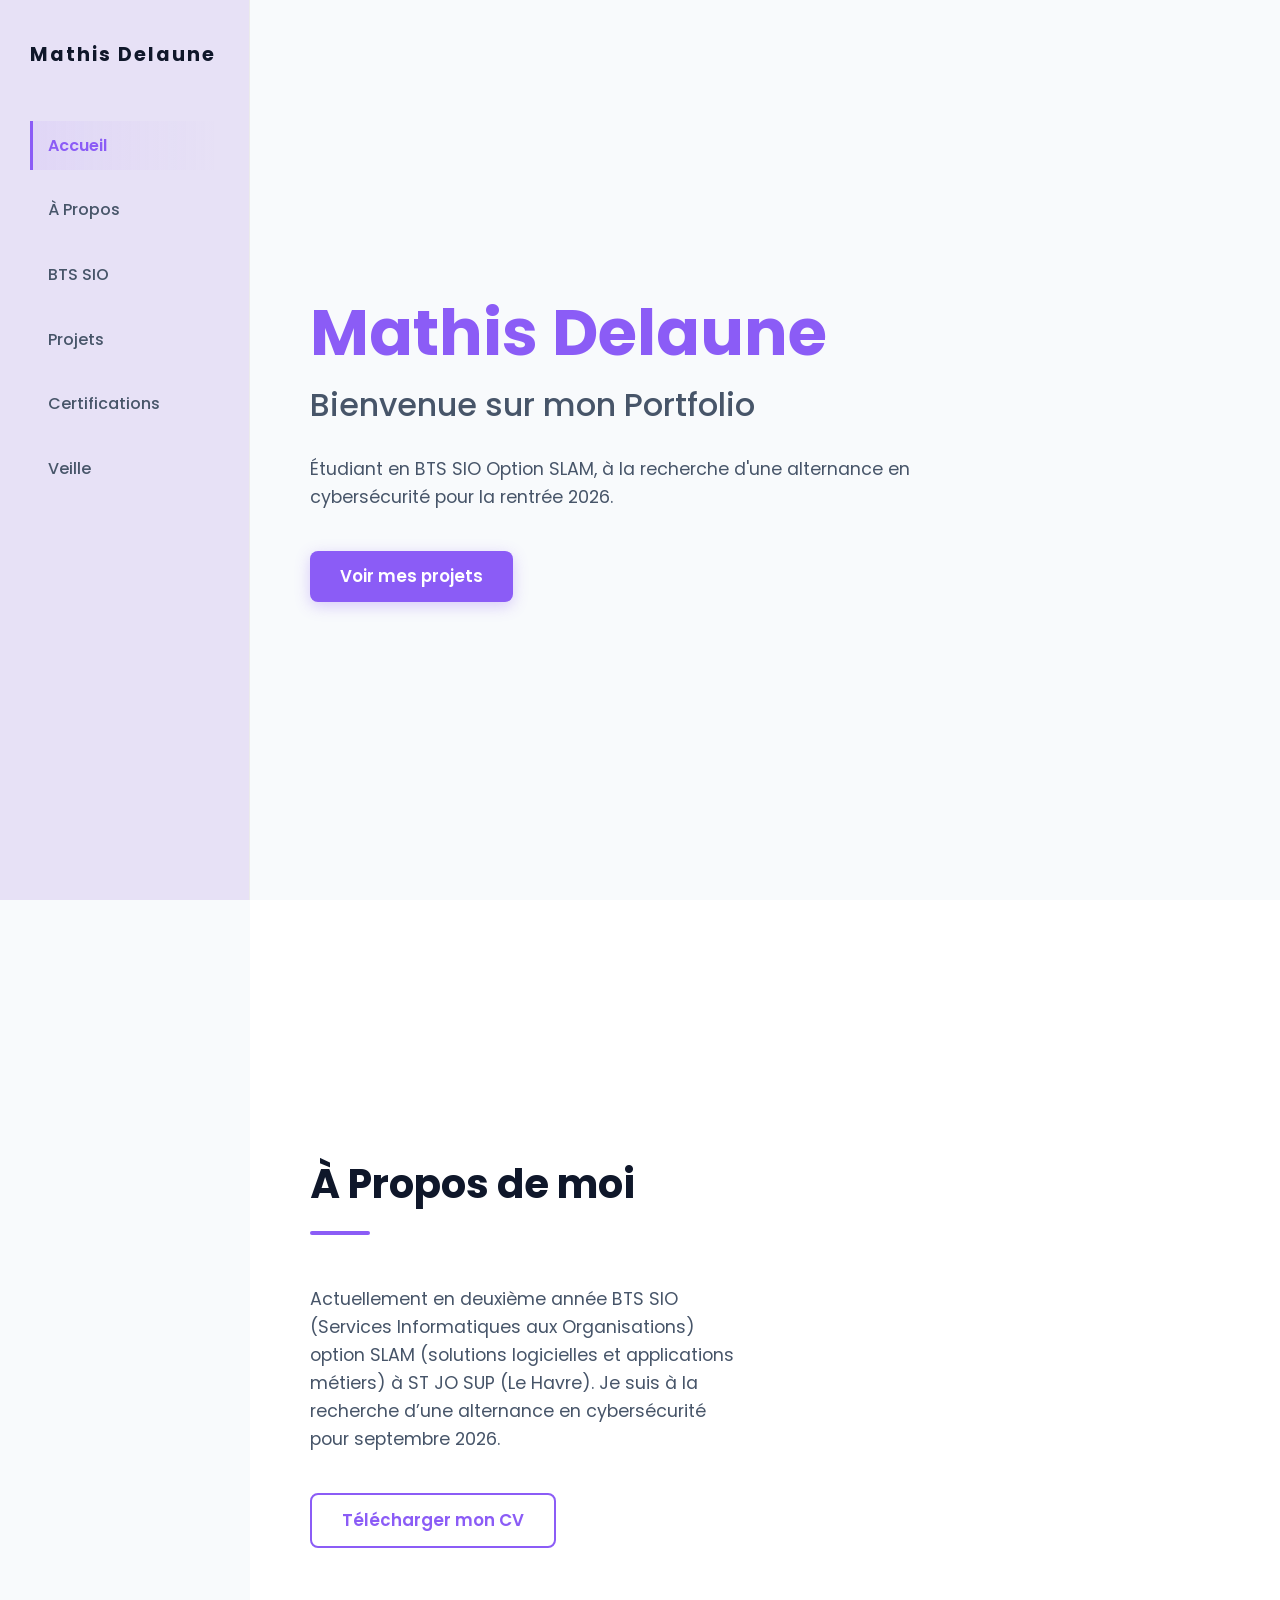
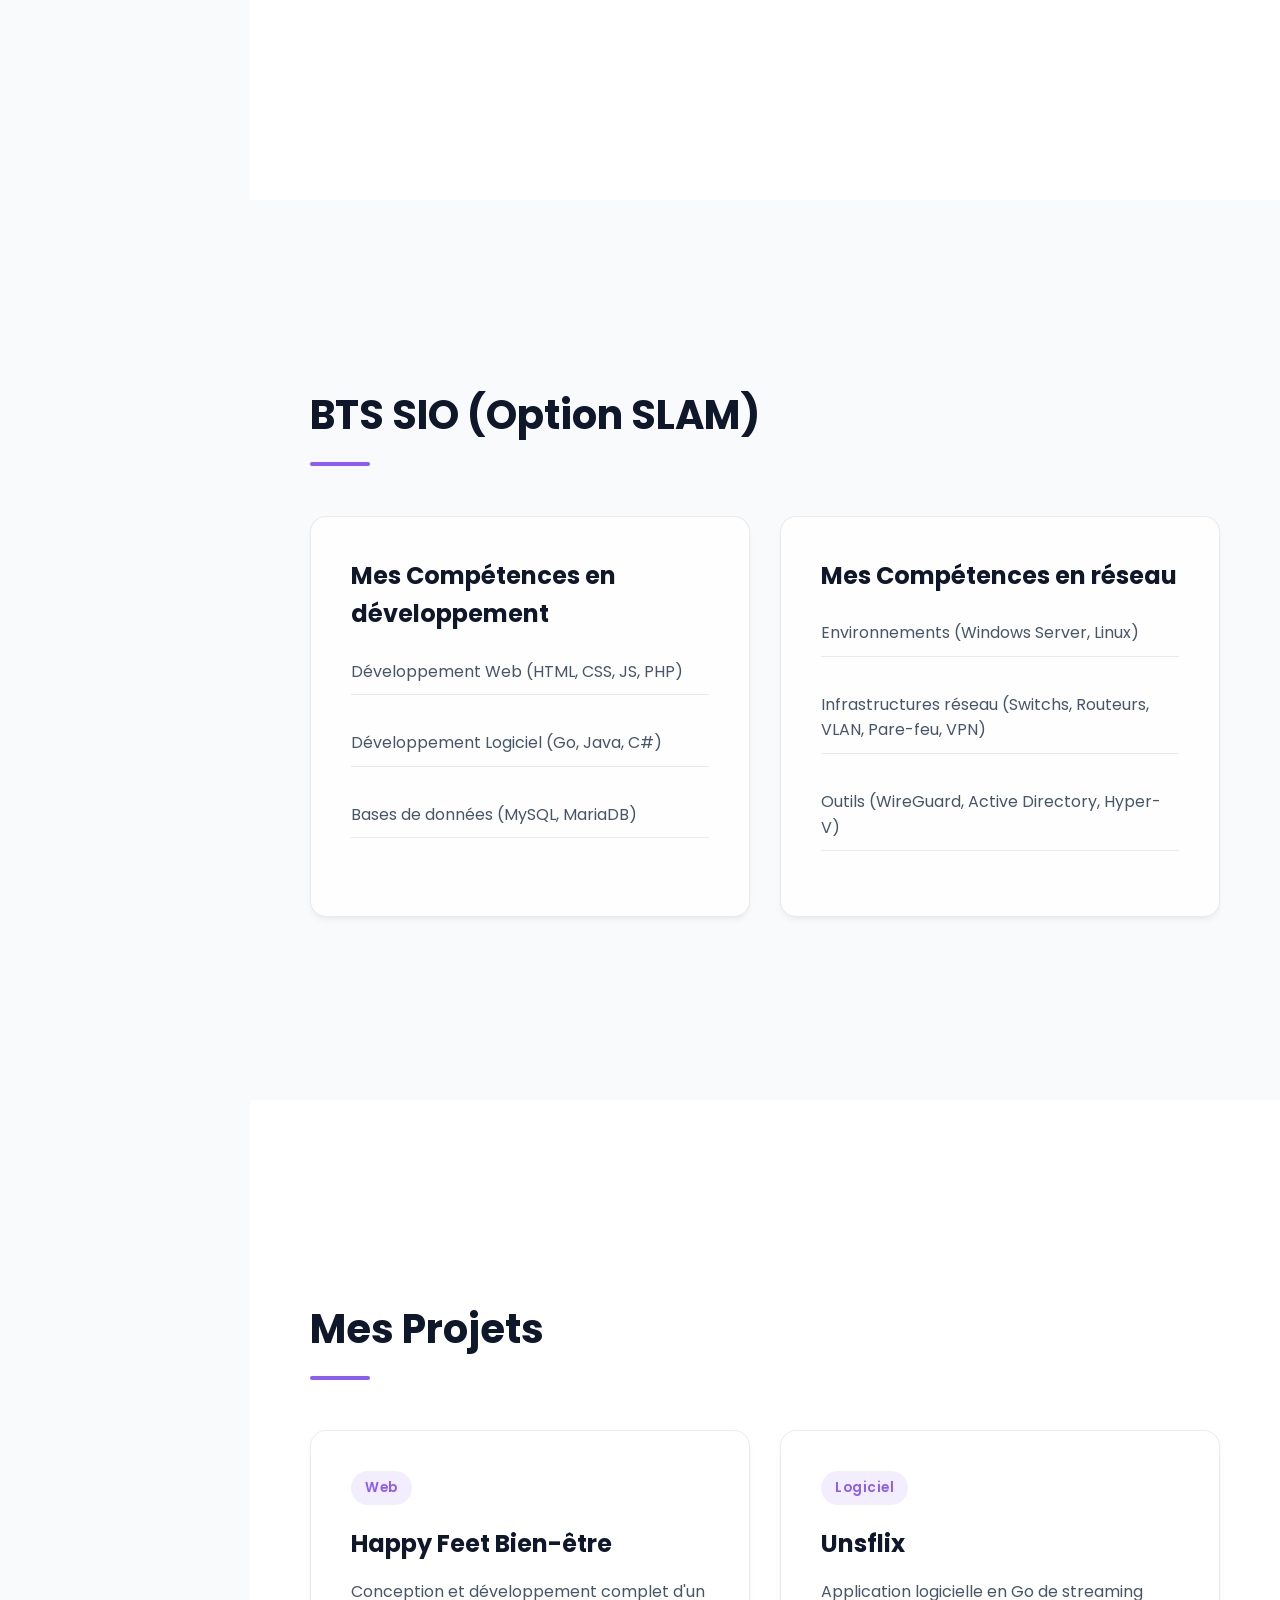
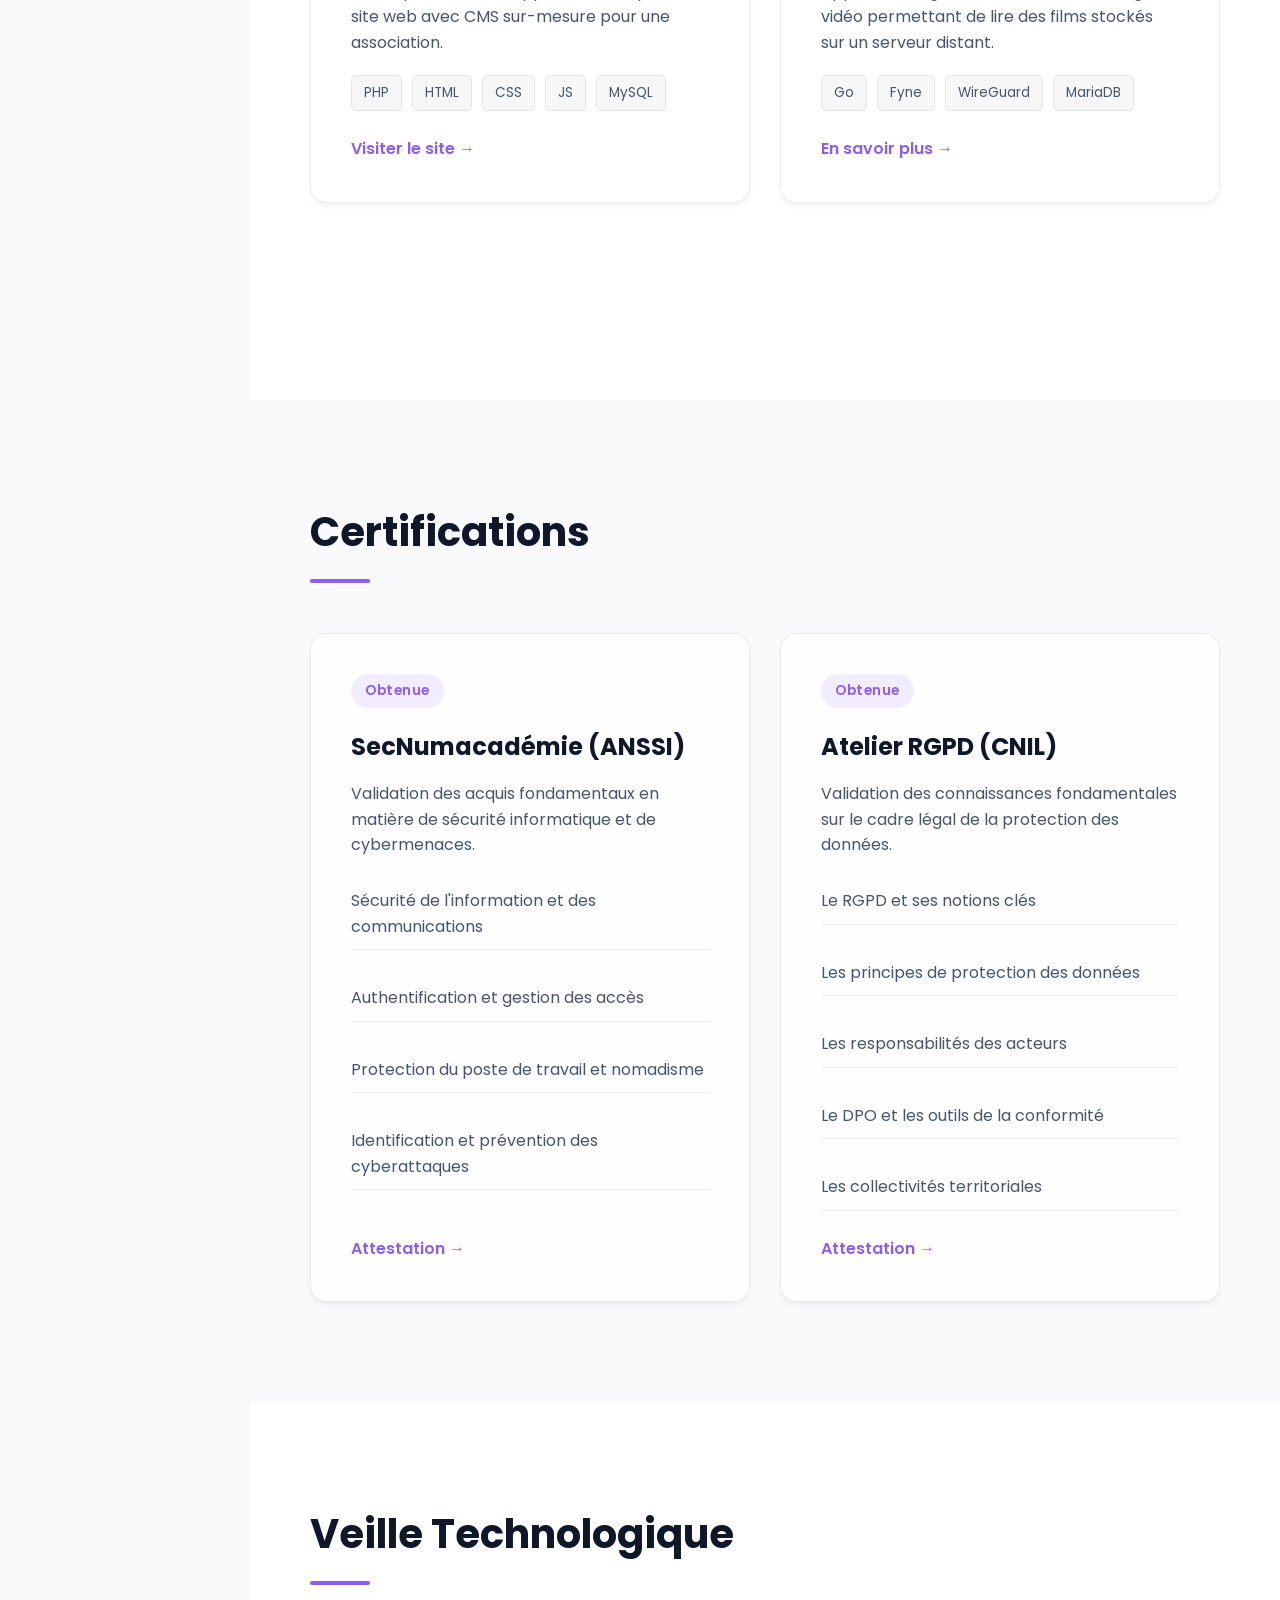
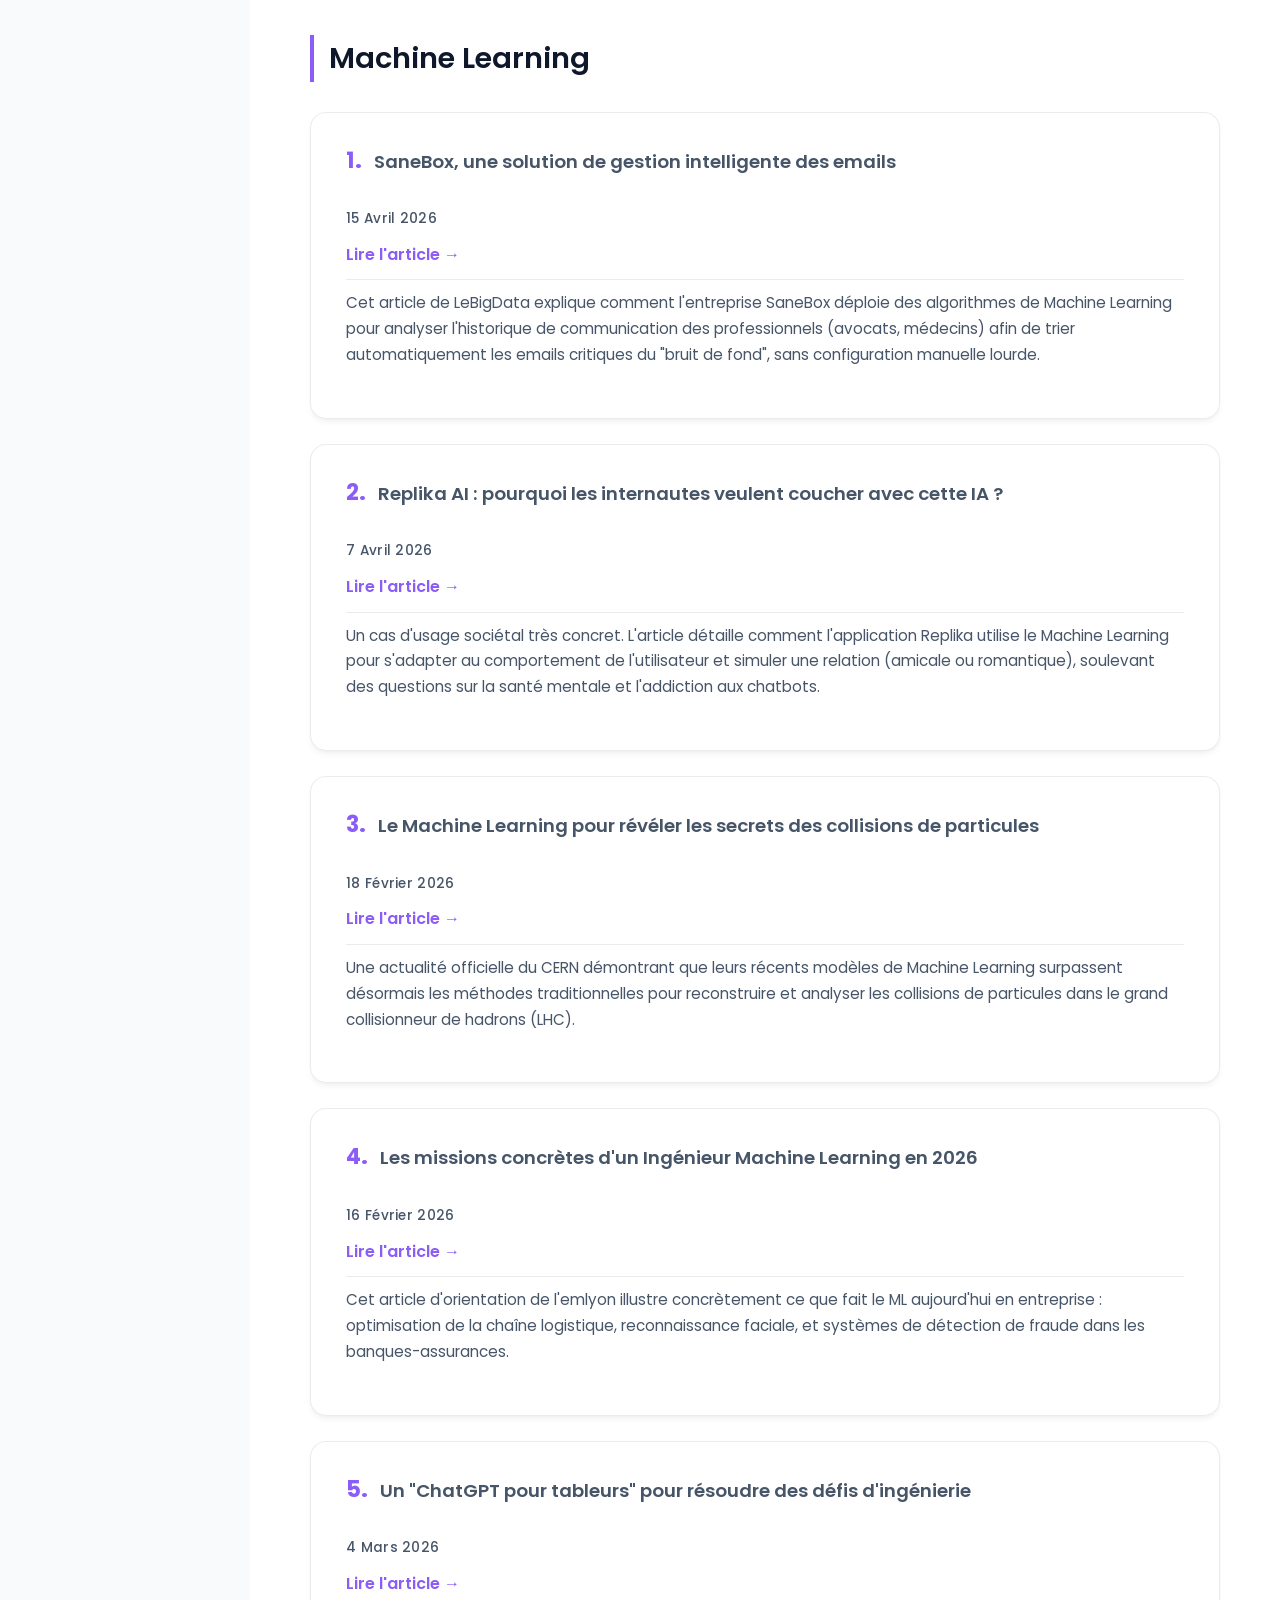
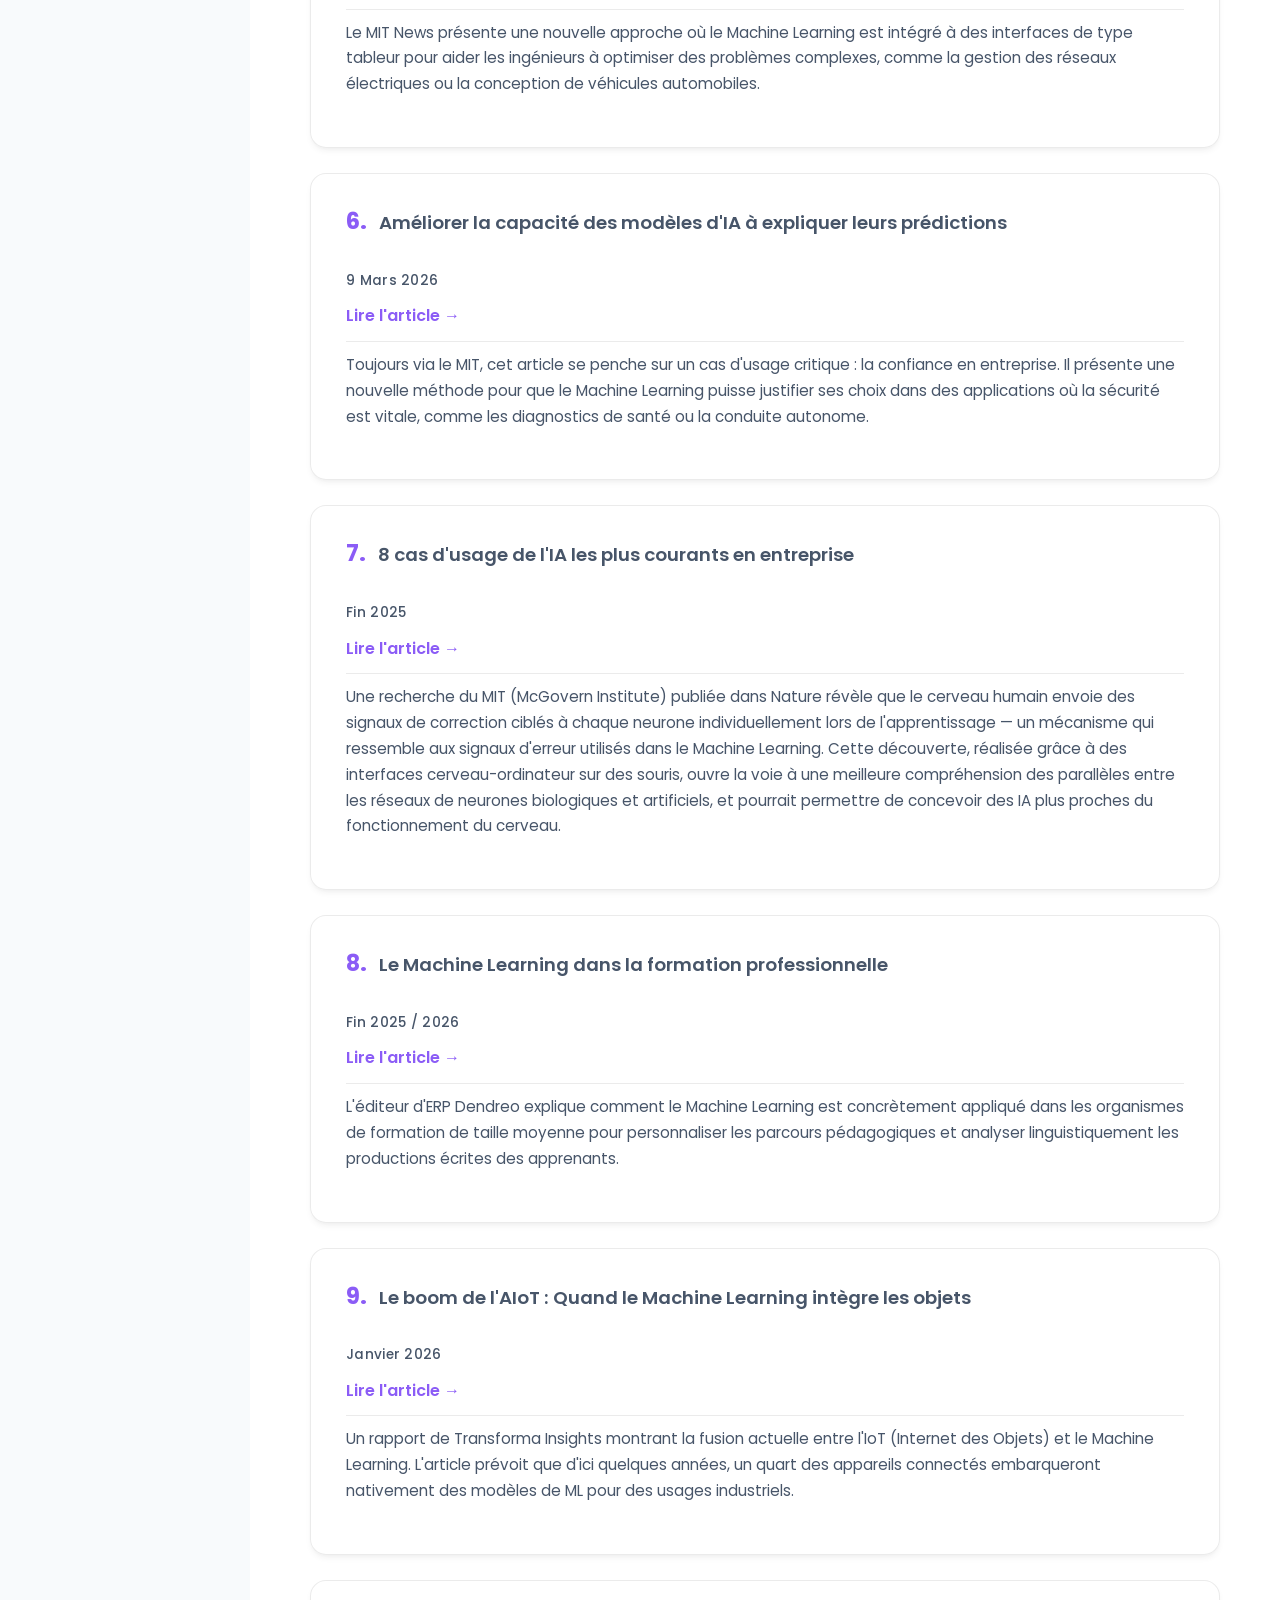
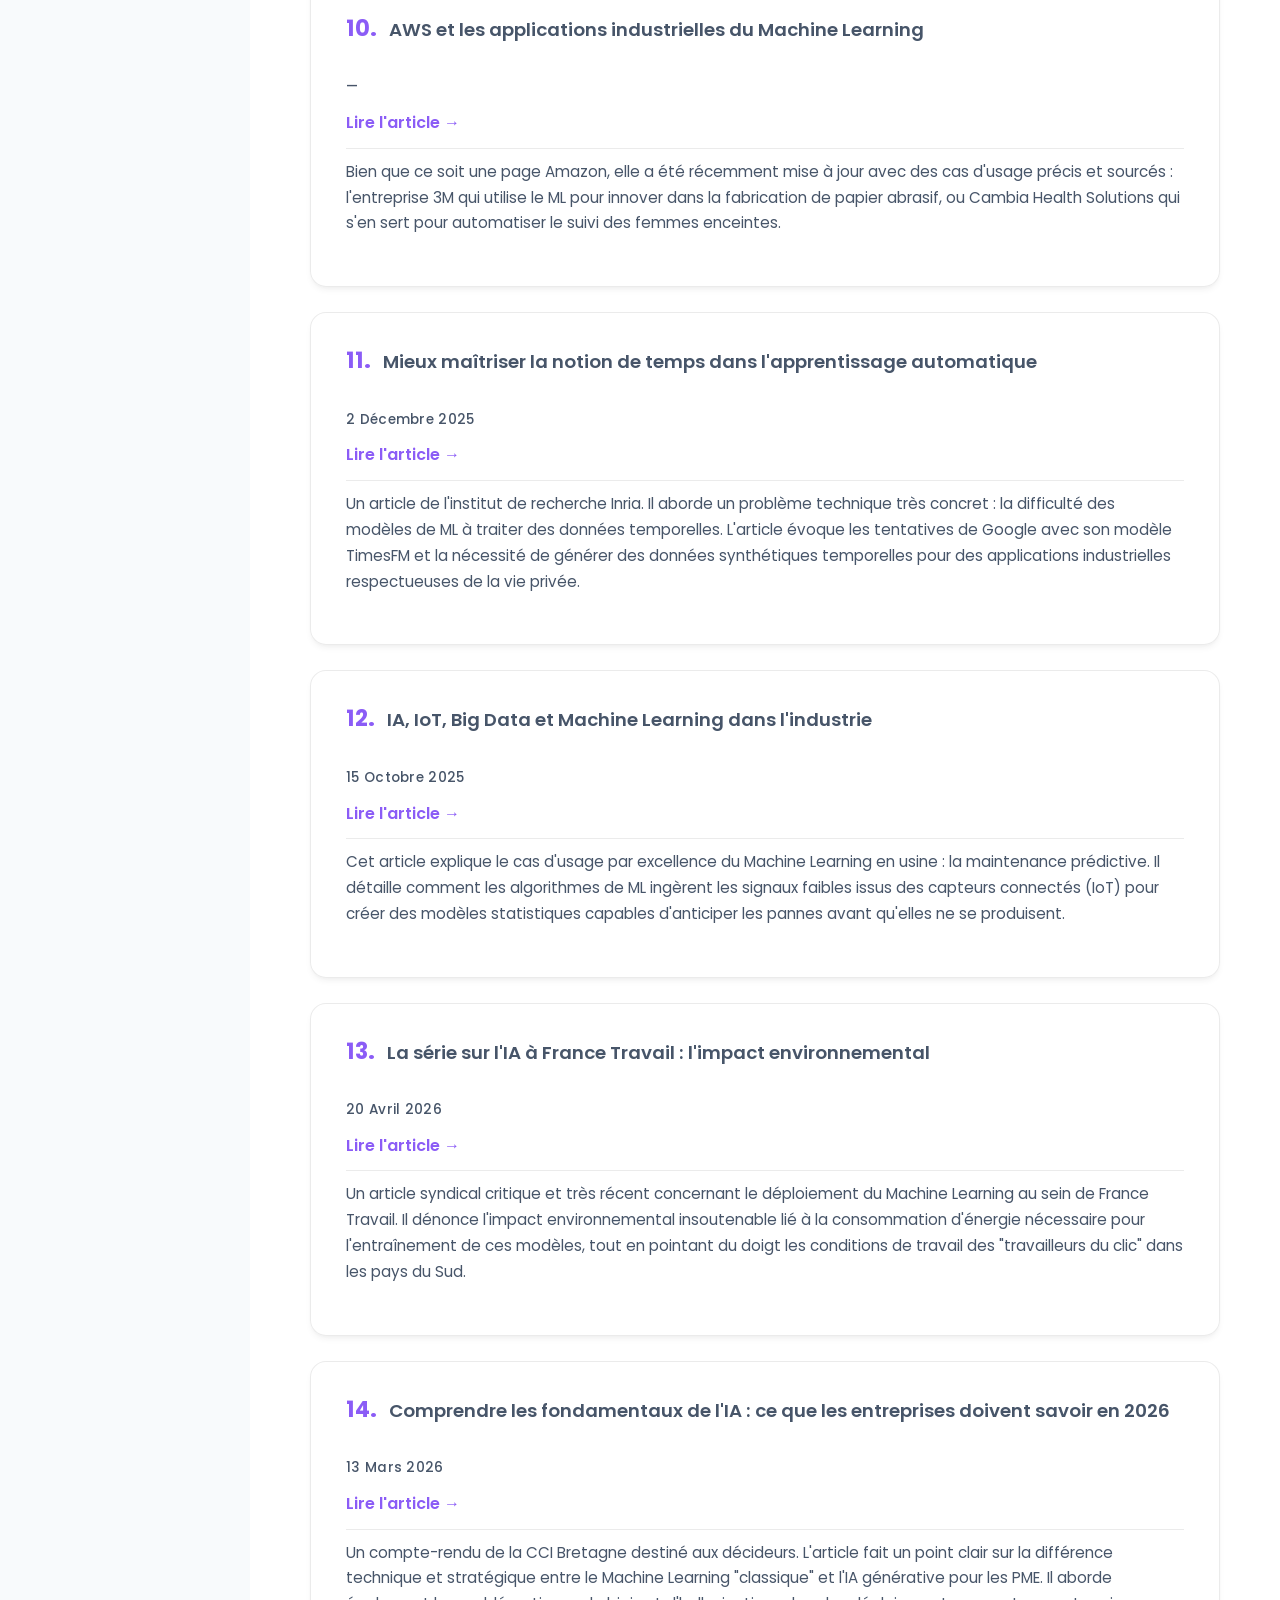
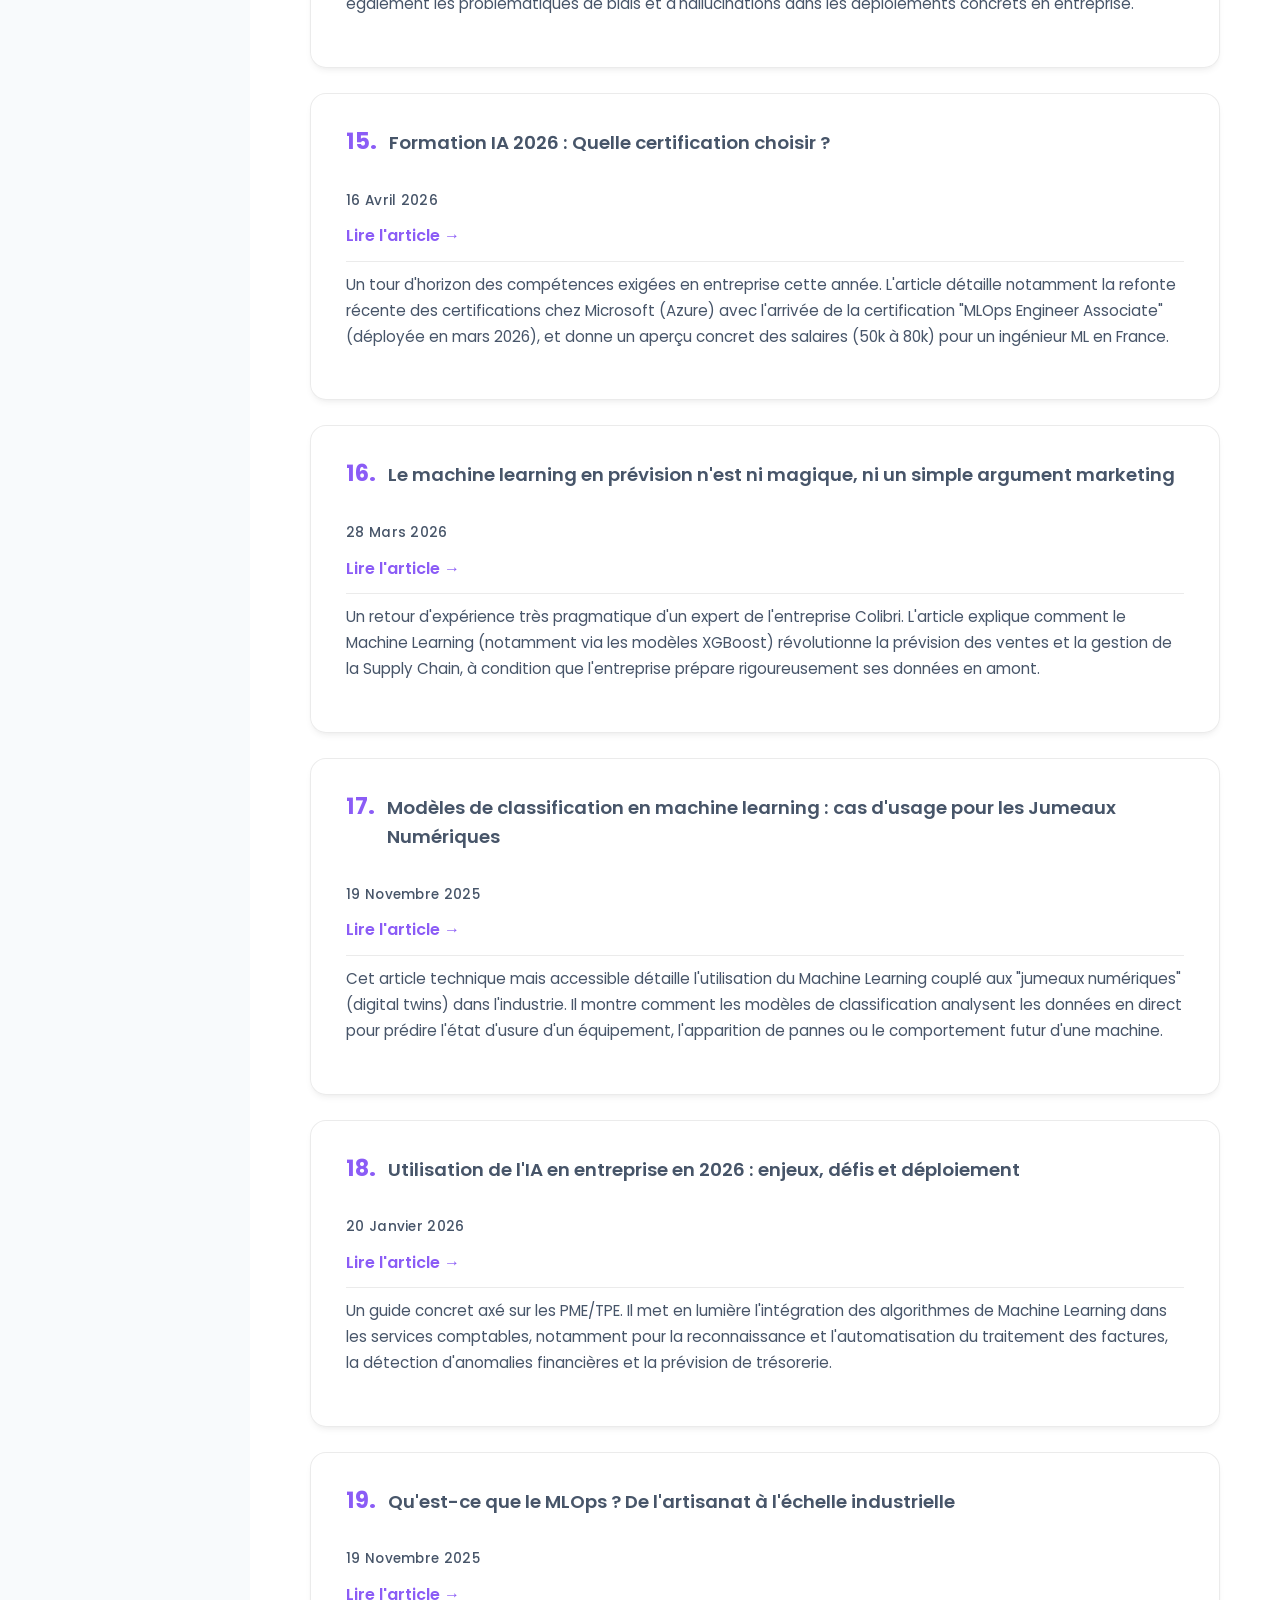
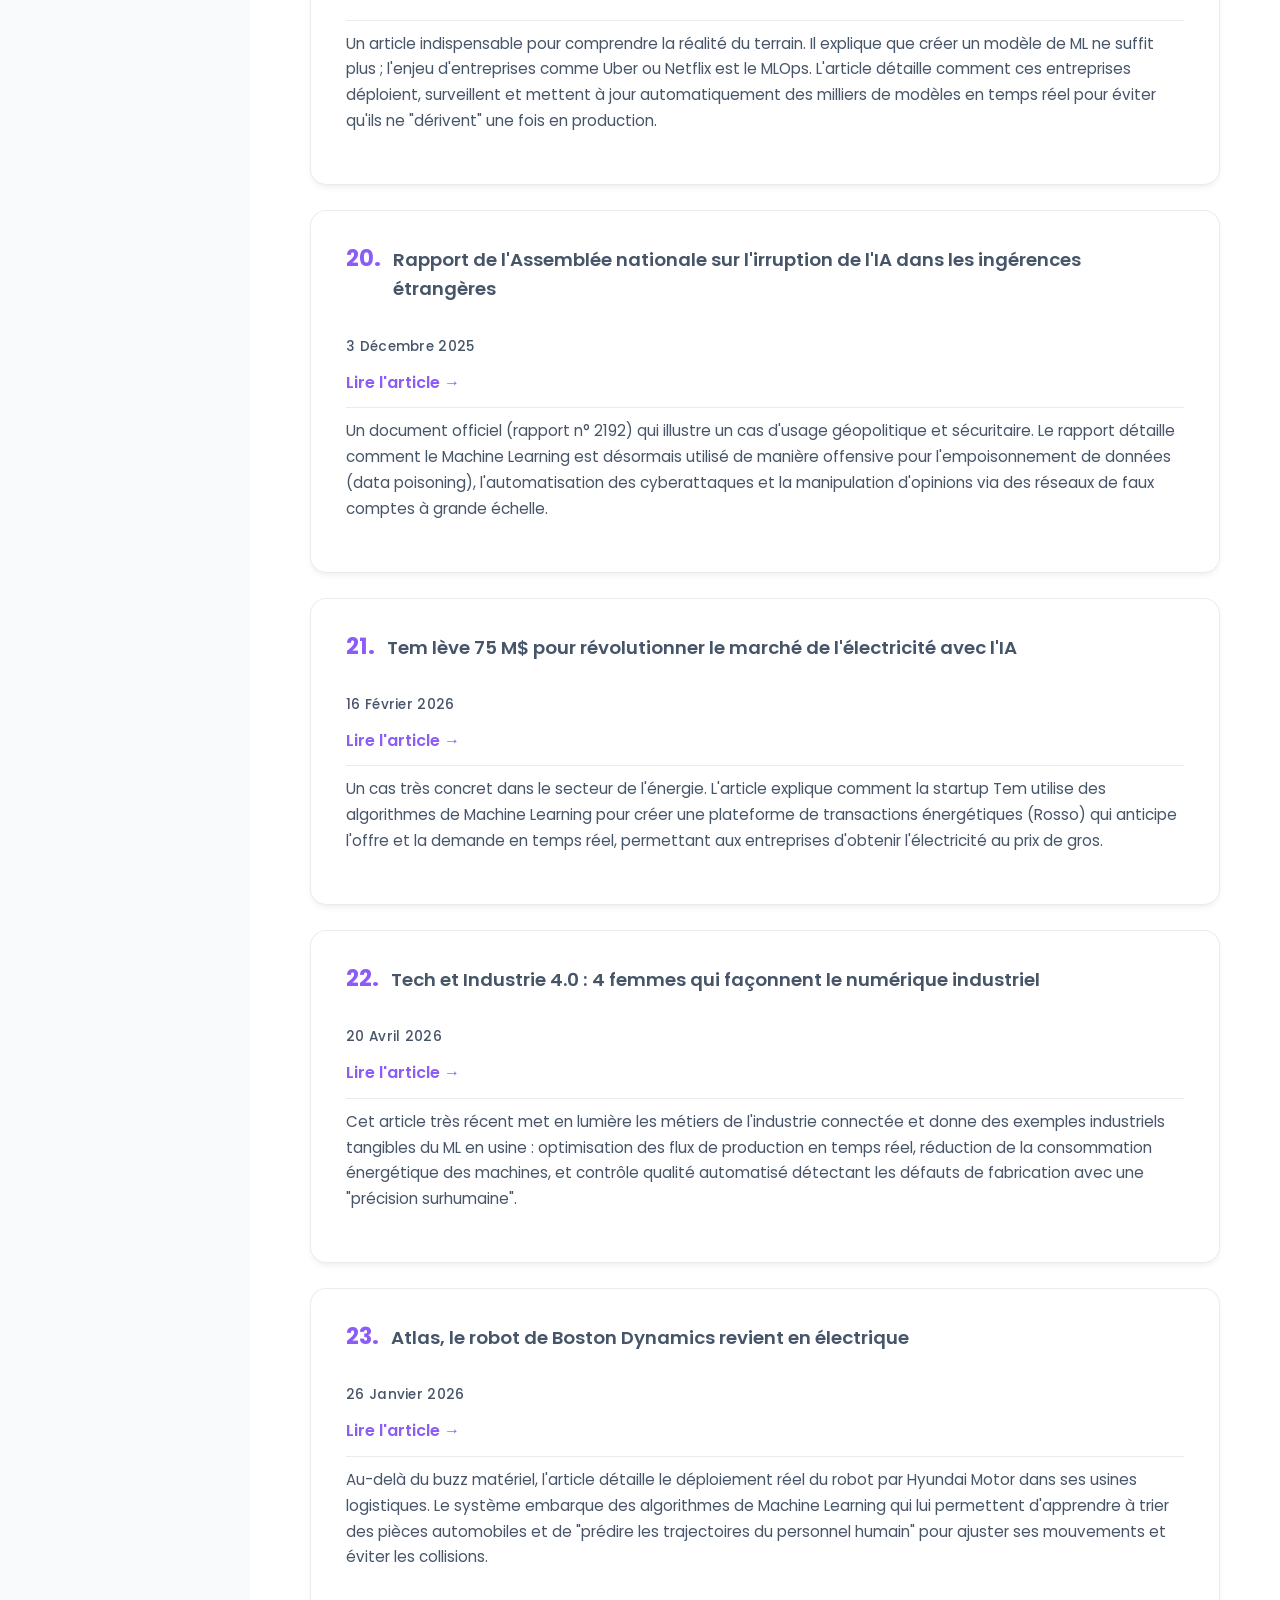
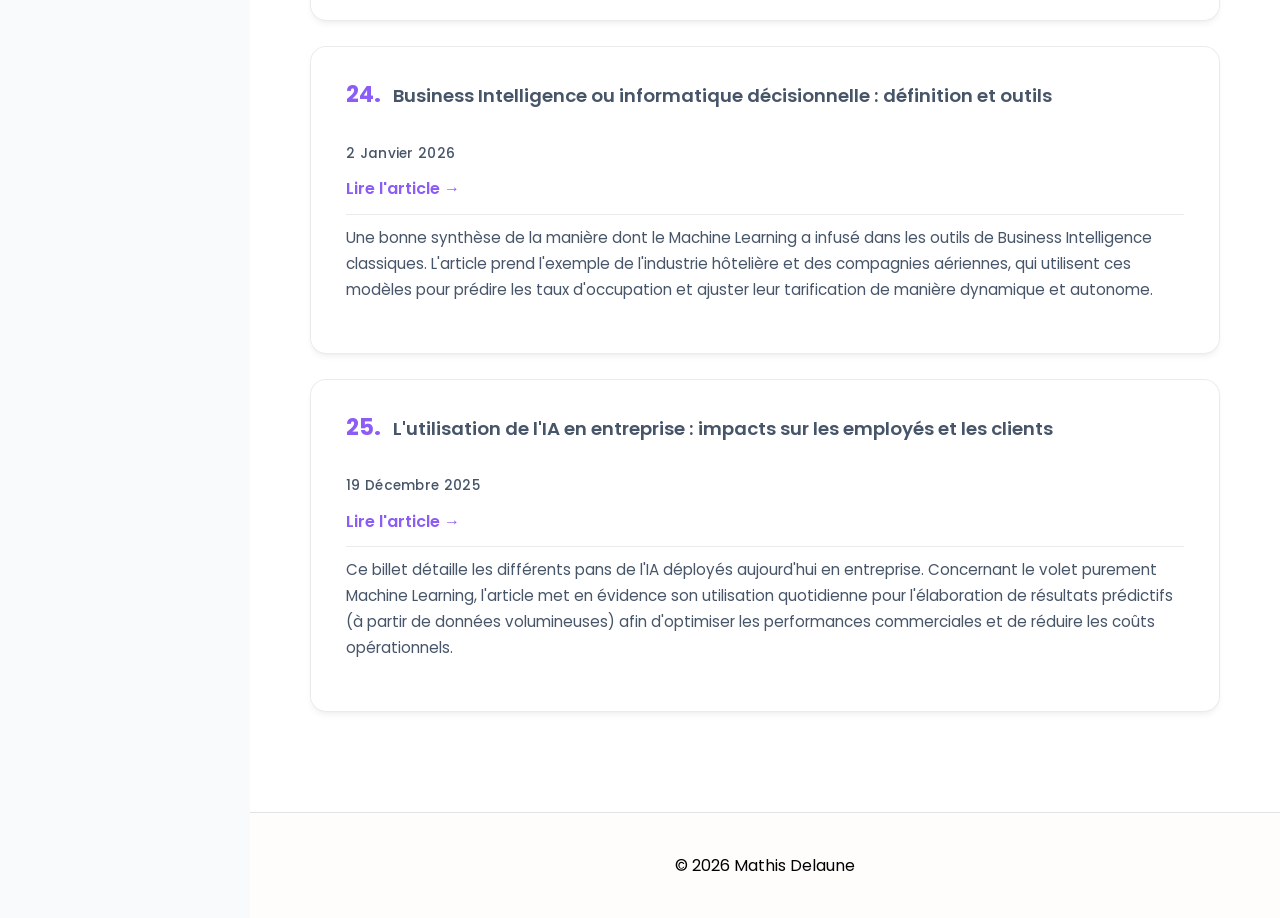
==== commit 5a32f86c: "Modification du texte" ====
--- a/index.html
+++ b/index.html
@@ -37,7 +37,13 @@
             <h2 class="section-title">À Propos de moi</h2>
             <div class="about-grid">
                 <div class="about-text">
-                    <p>Ici, tu pourras mettre ta présentation complète. Le format One-Page permet aux recruteurs de tout lire d'un coup en scrollant.</p>
+                    <p>
+                        Actuellement en deuxième année BTS SIO (Services
+                        Informatiques aux Organisations) option SLAM (solutions
+                        logicielles et applications métiers) à ST JO SUP (Le Havre).
+                        Je suis à la recherche d’une alternance en cybersécurité pour
+                        septembre 2026.
+                            </p>
                     <a href="Ressources/Dl/CvMathisDelaune.pdf" download="CV_Mathis_Delaune.pdf" class="btn-secondary">Télécharger mon CV</a>
                 </div>
                 <!-- 
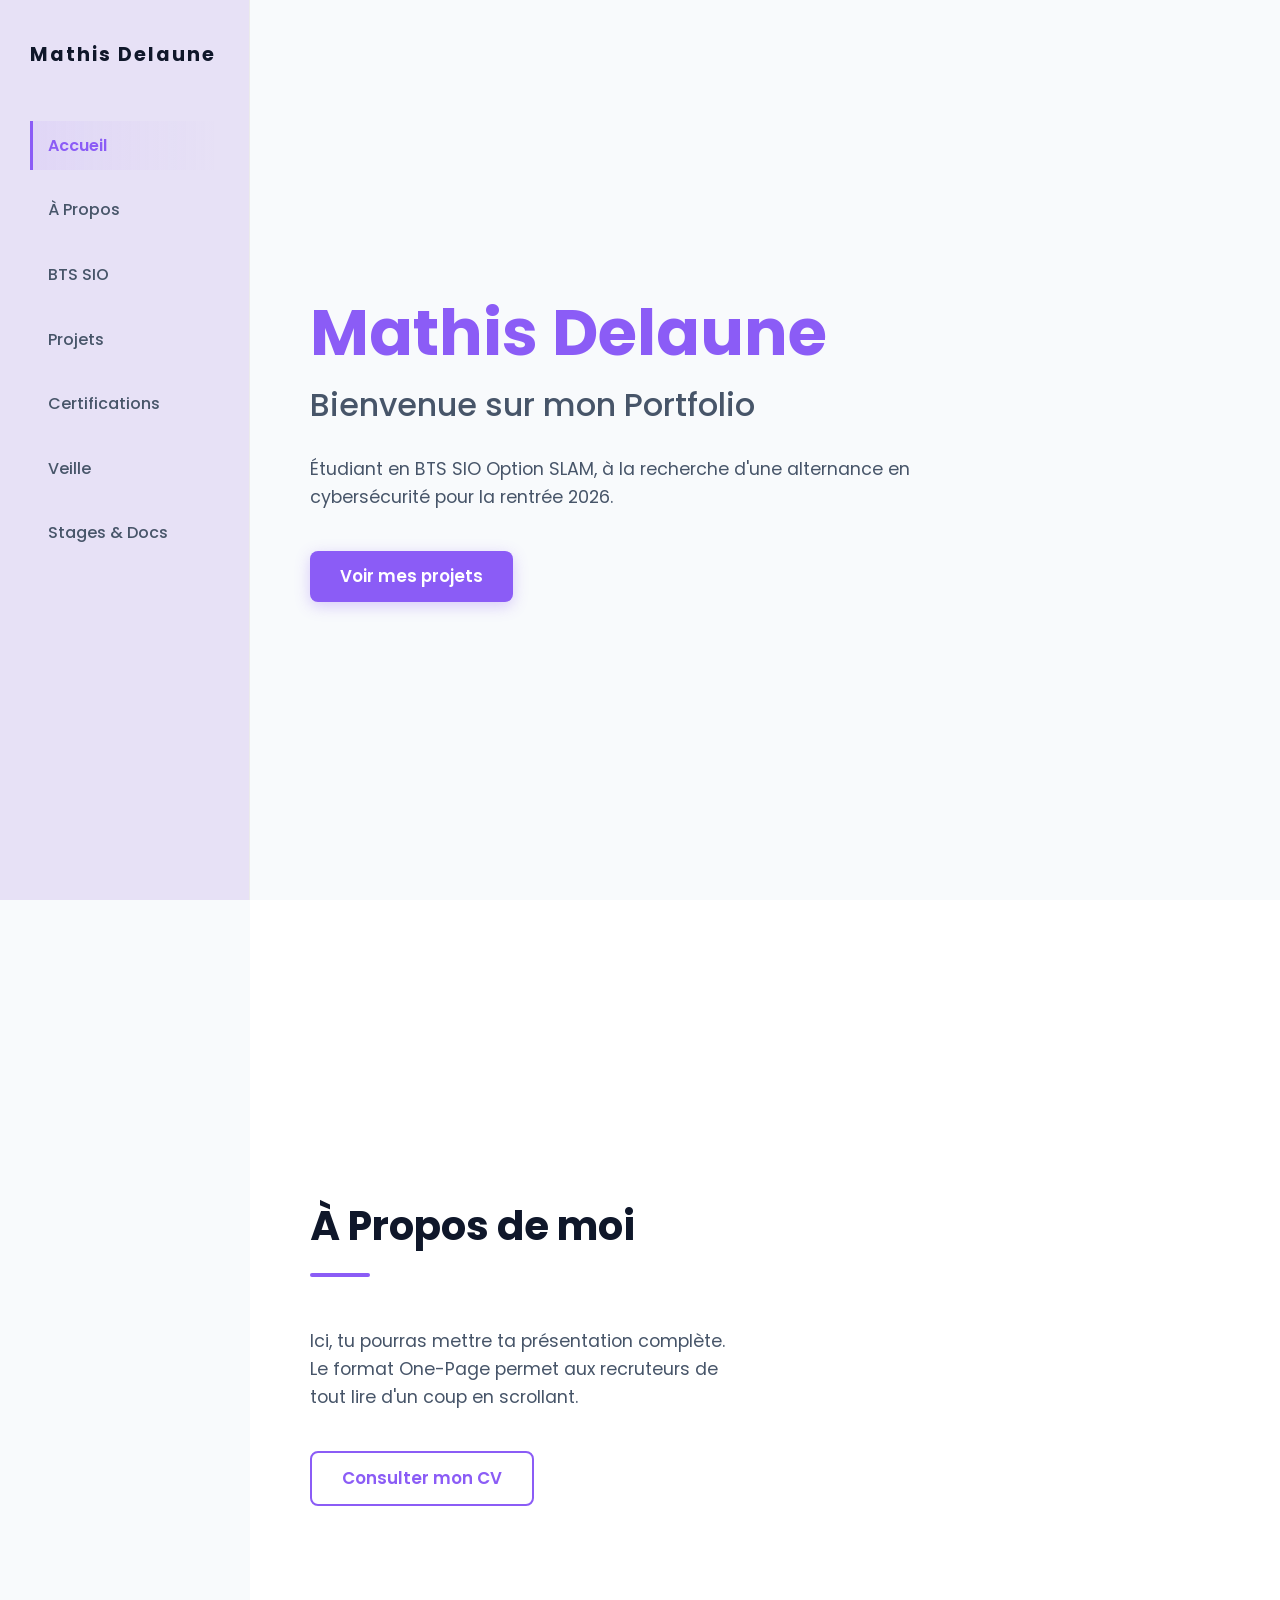
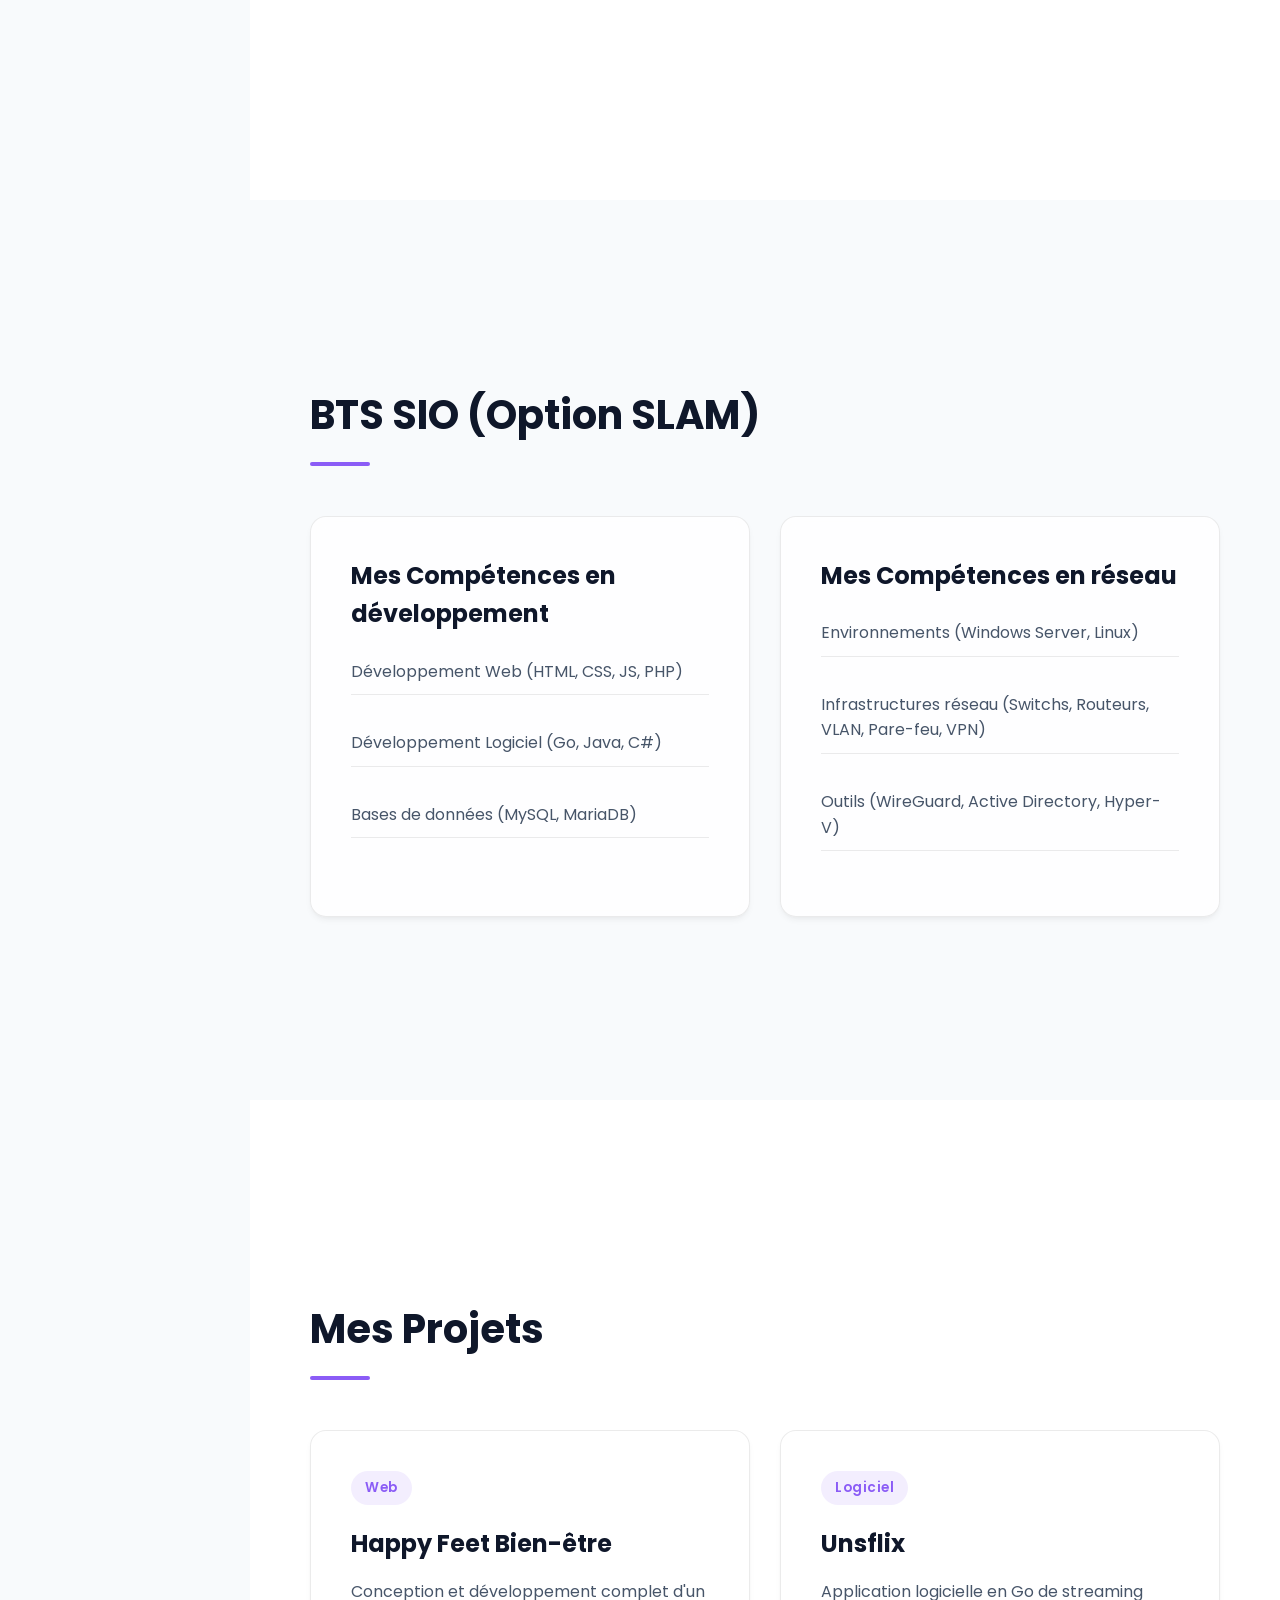
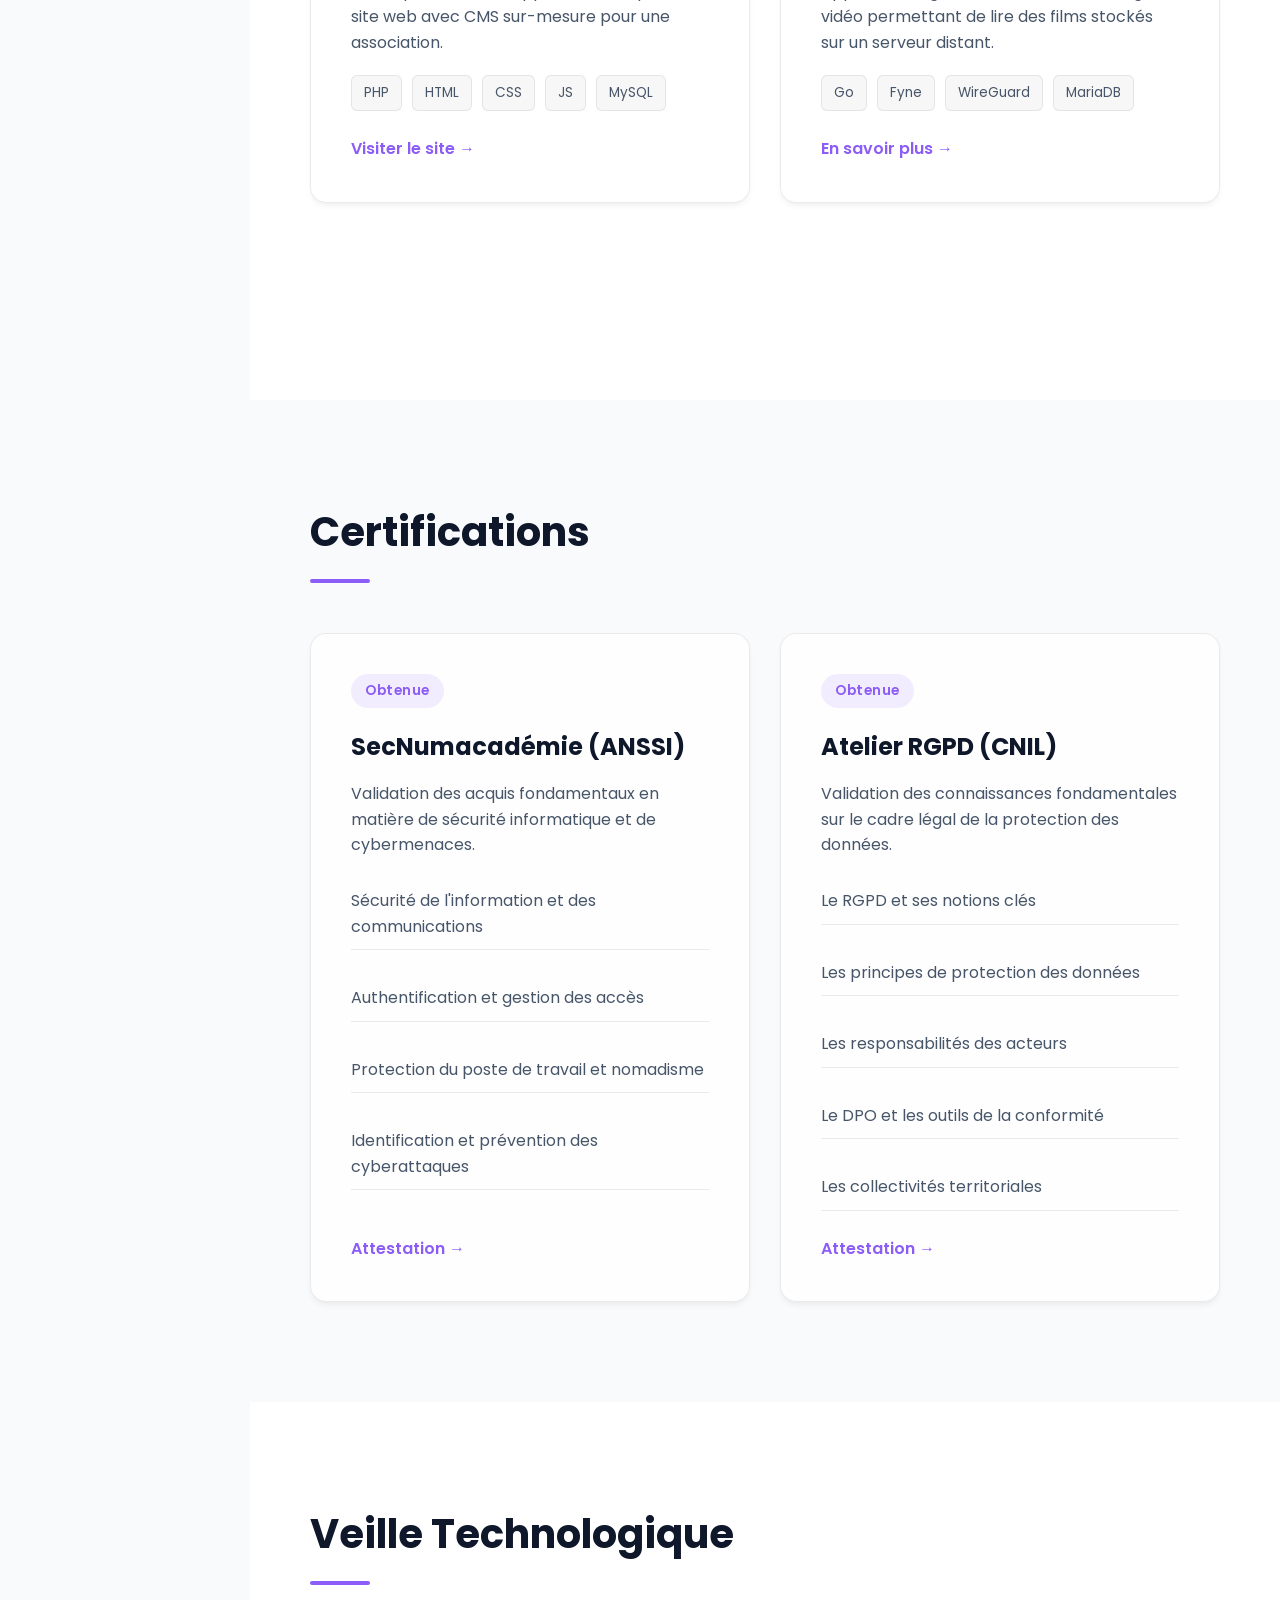
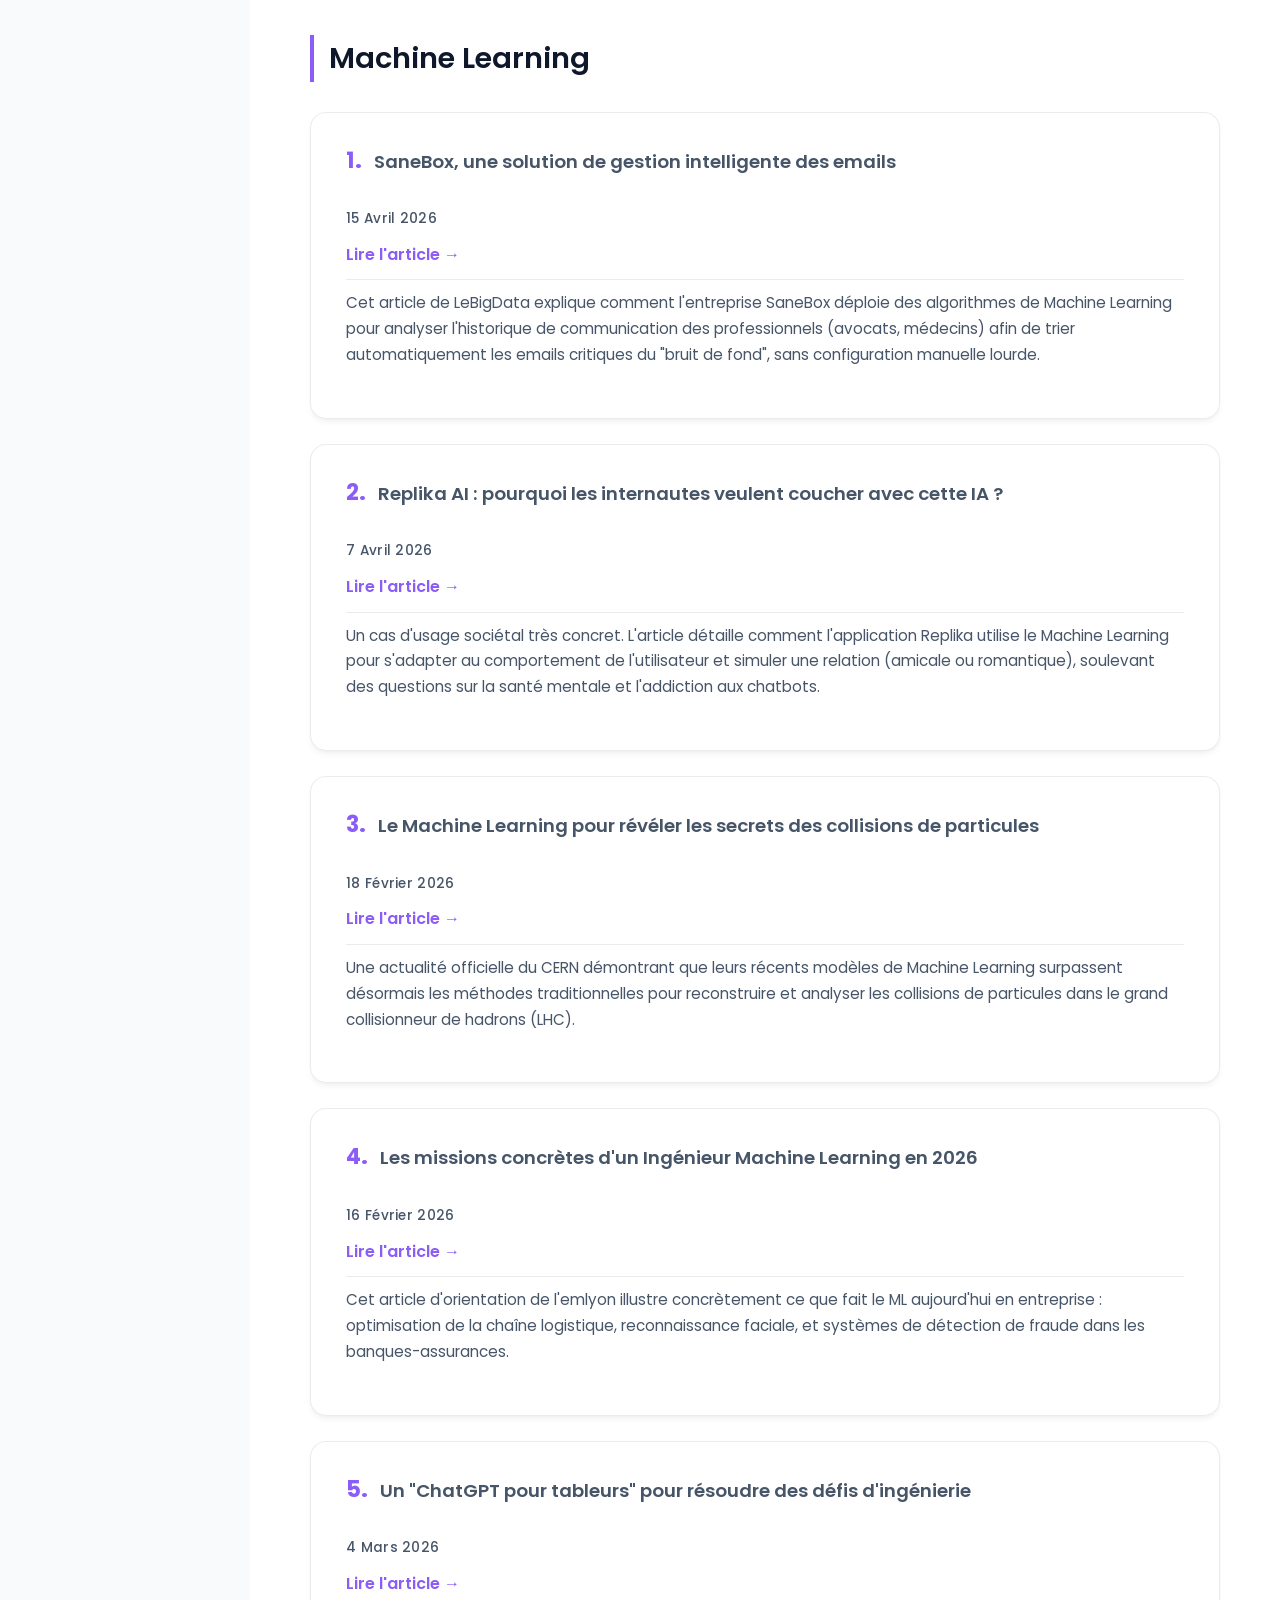
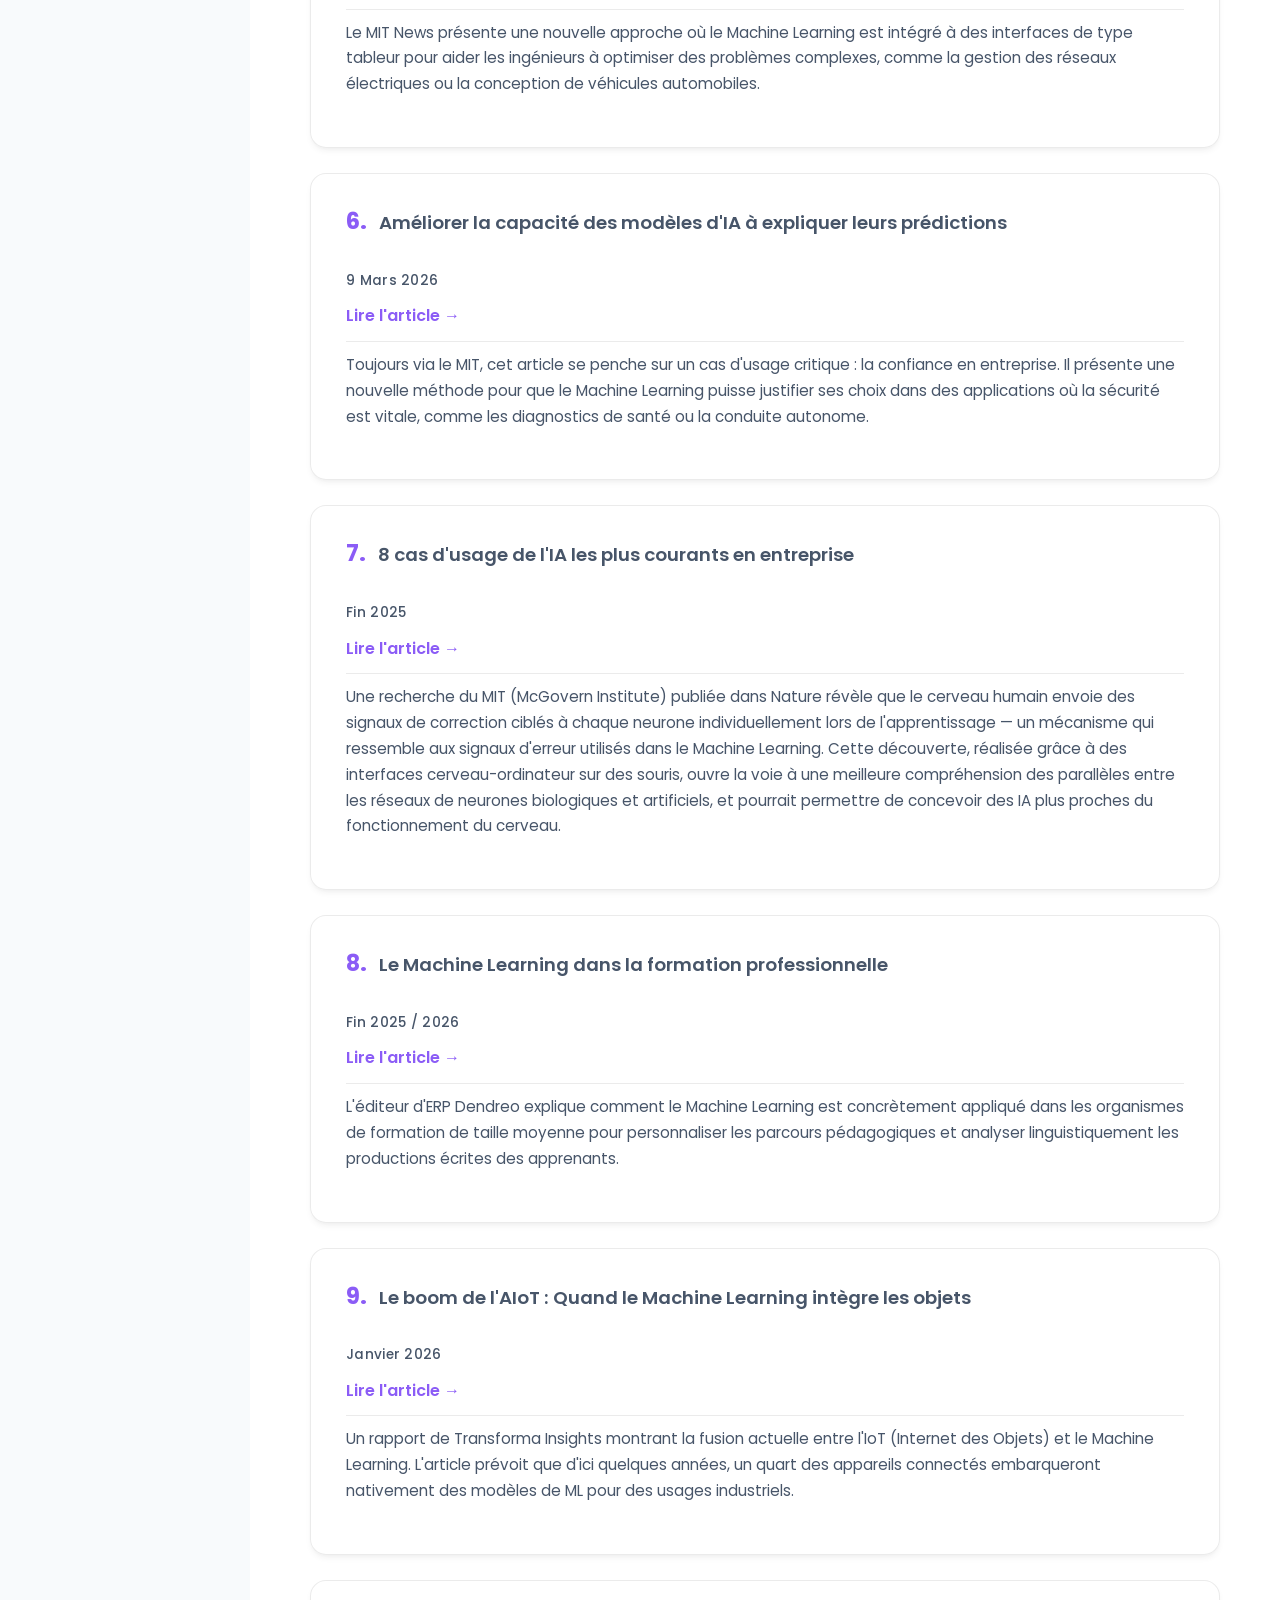
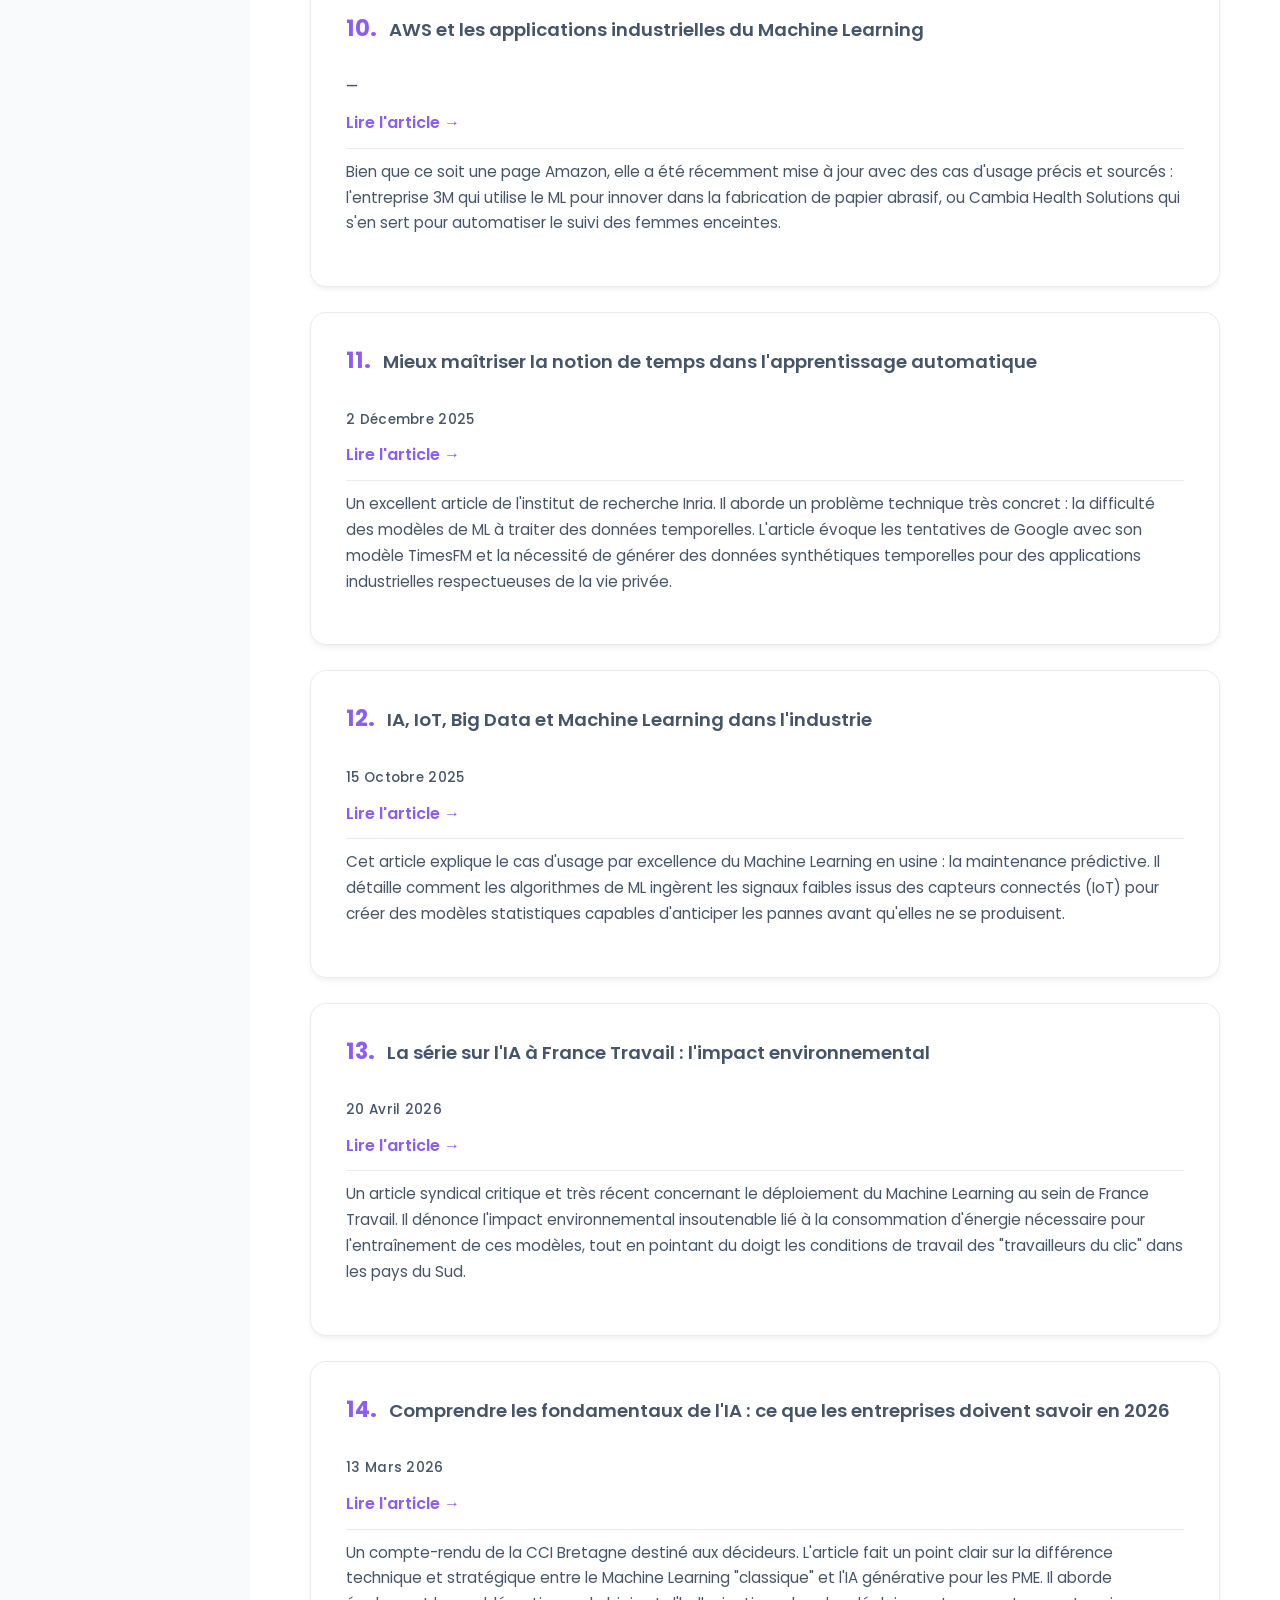
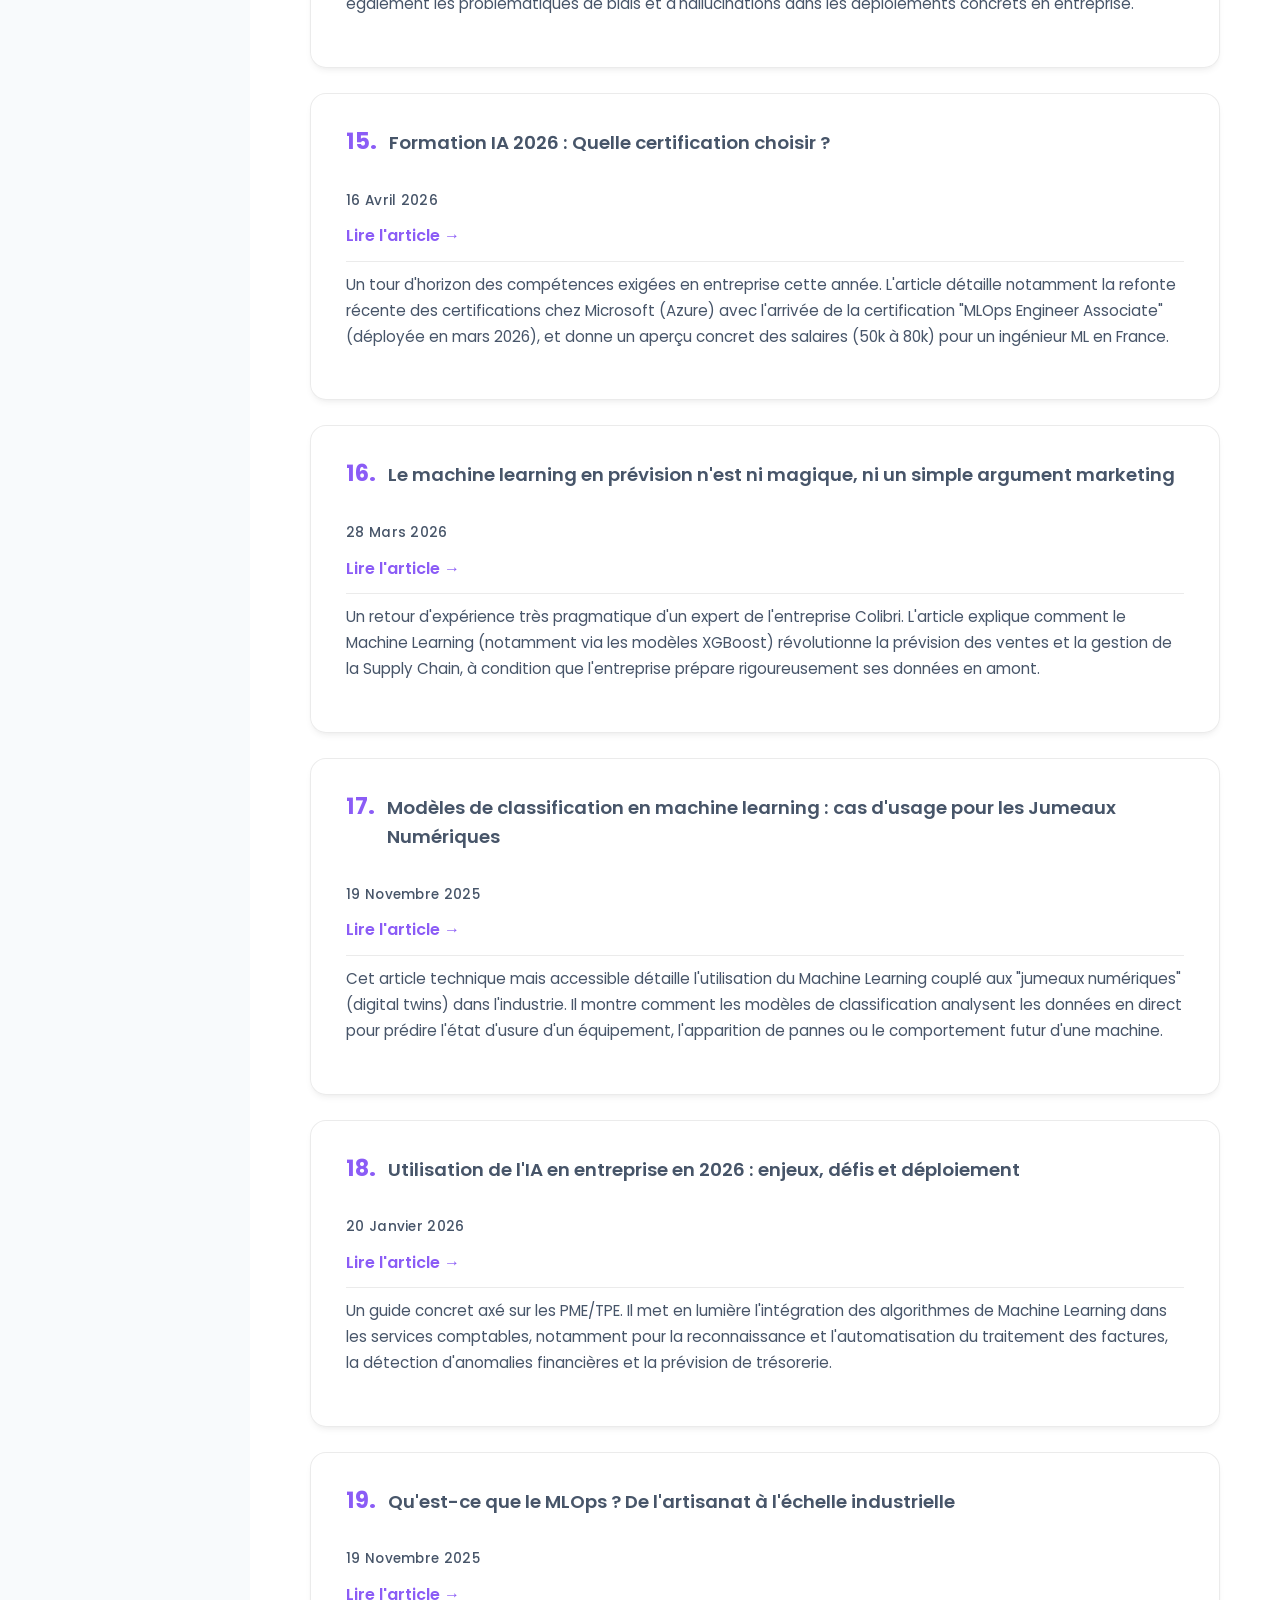
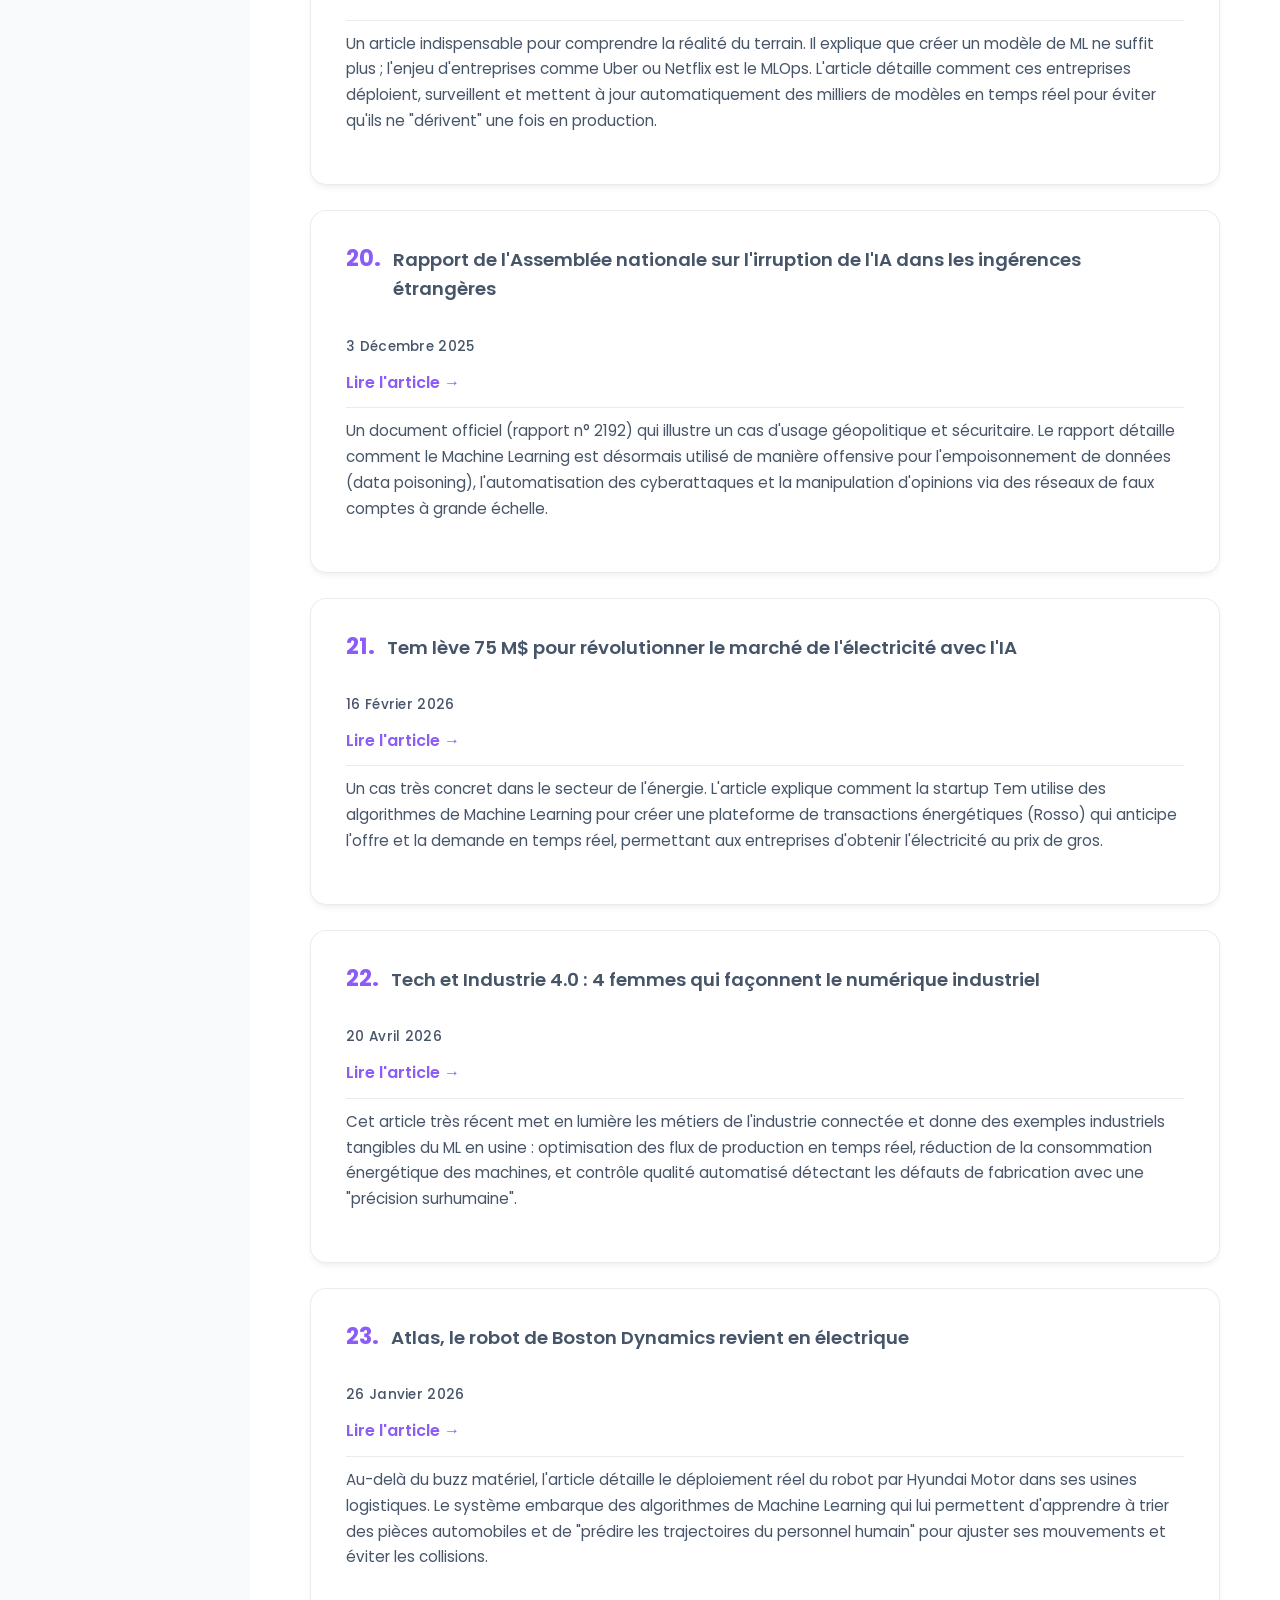
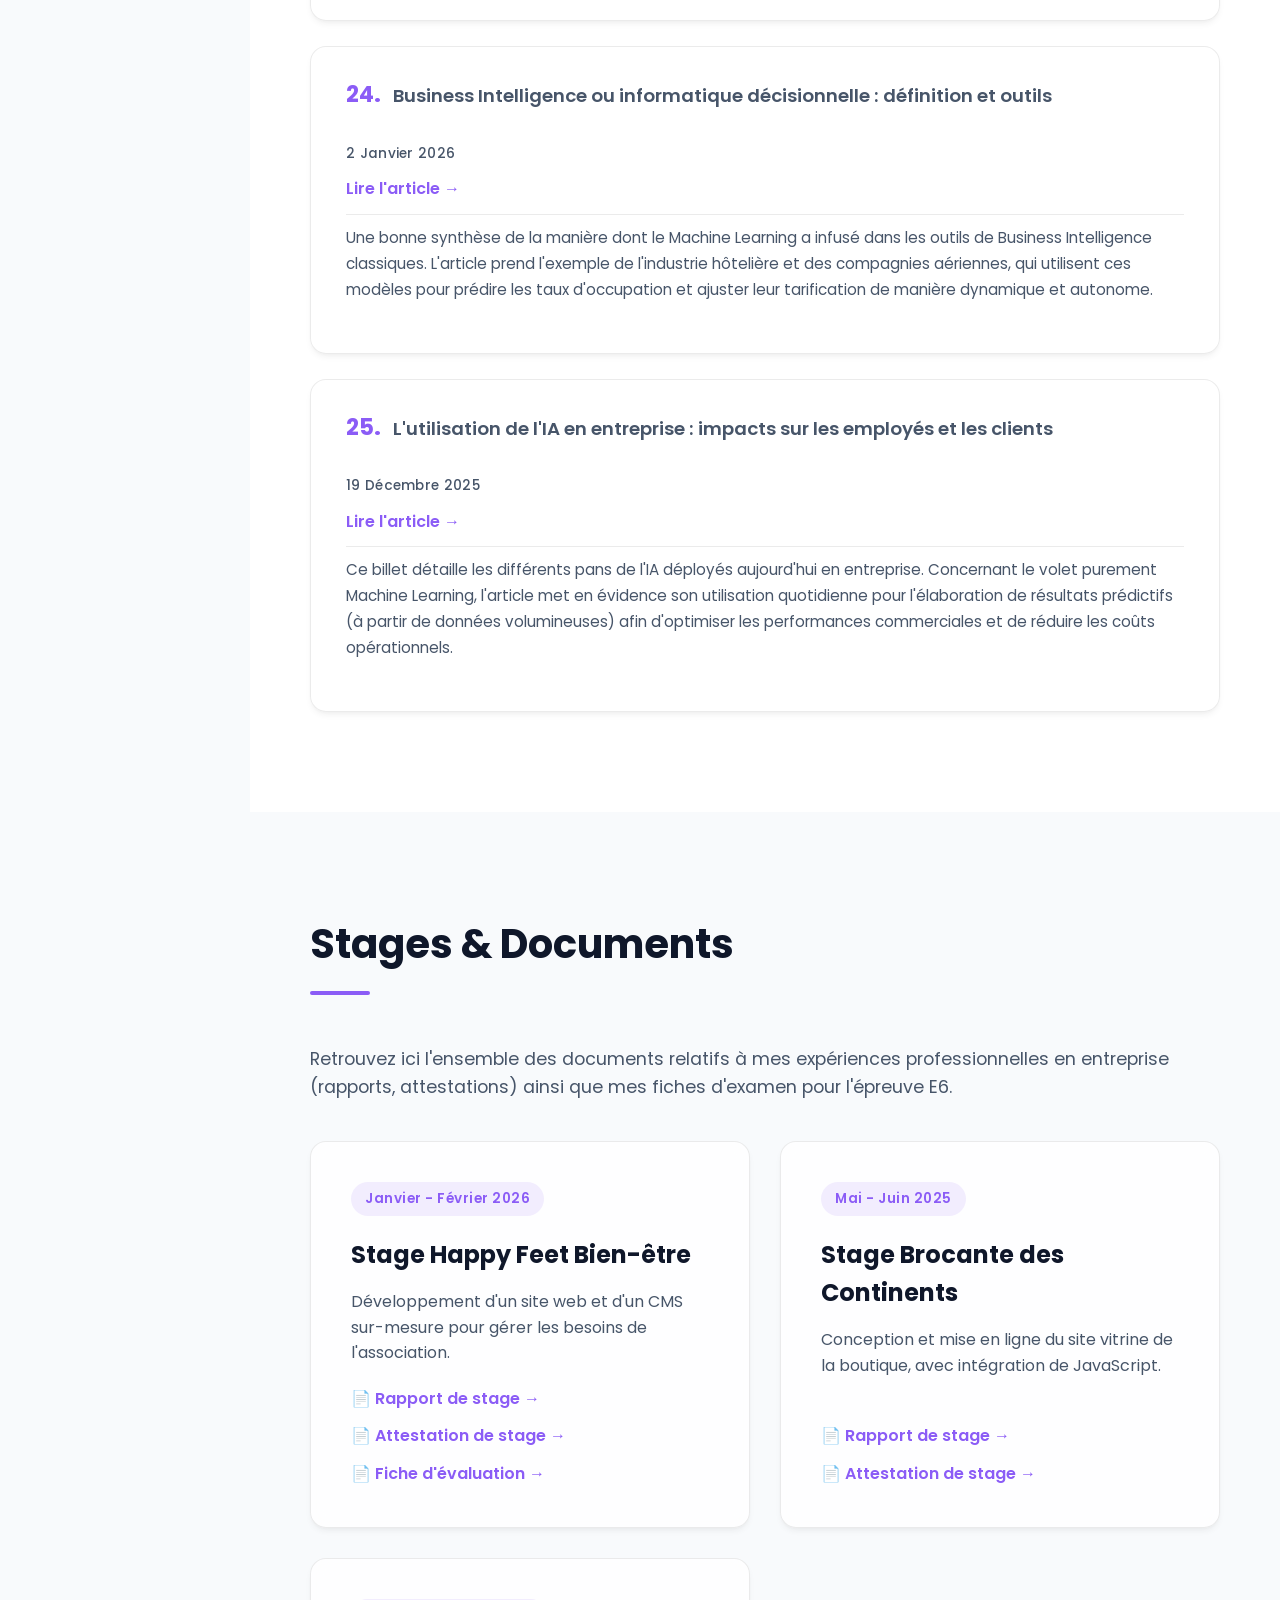
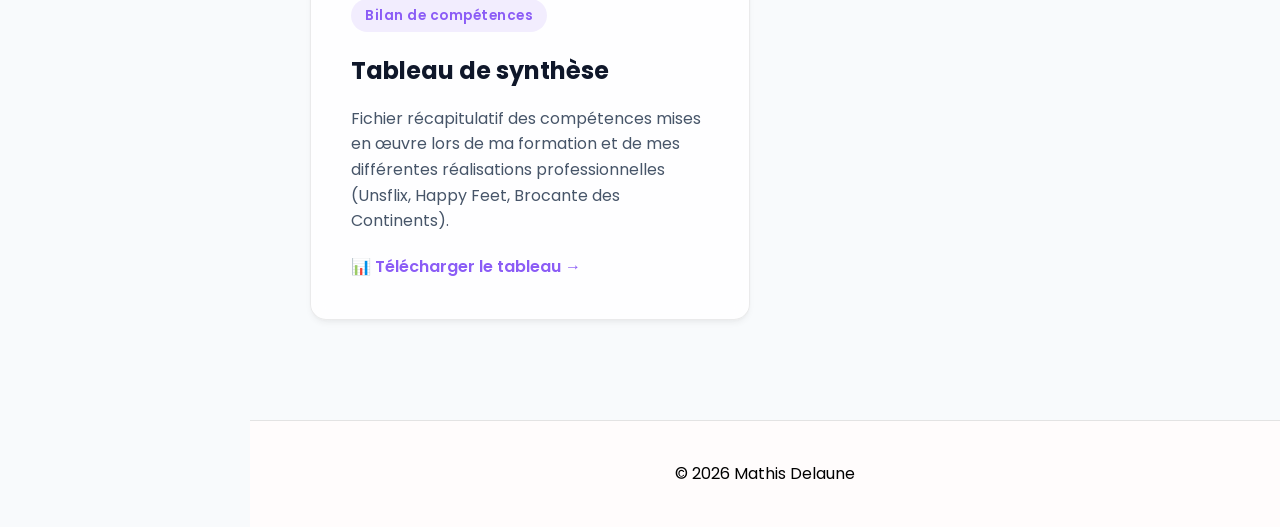
==== commit 1ae015cd: "Ajout Documents stages" ====
--- a/index.html
+++ b/index.html
@@ -19,6 +19,7 @@
                 <li><a href="#projets" class="nav-item">Projets</a></li>
                 <li><a href="#certifications" class="nav-item">Certifications</a></li>
                 <li><a href="#veille" class="nav-item">Veille</a></li>
+                <li><a href="#stages" class="nav-item">Stages & Docs</a></li>
             </ul>
         </div>
     </nav>
@@ -37,20 +38,10 @@
             <h2 class="section-title">À Propos de moi</h2>
             <div class="about-grid">
                 <div class="about-text">
-                    <p>
-                        Actuellement en deuxième année BTS SIO (Services
-                        Informatiques aux Organisations) option SLAM (solutions
-                        logicielles et applications métiers) à ST JO SUP (Le Havre).
-                        Je suis à la recherche d’une alternance en cybersécurité pour
-                        septembre 2026.
-                            </p>
-                    <a href="Ressources/Dl/CvMathisDelaune.pdf" download="CV_Mathis_Delaune.pdf" class="btn-secondary">Télécharger mon CV</a>
-                </div>
-                <!-- 
-                <div class="about-image">
-                    <img src="Ressources/Moi.jpg" alt="image de moi" class="profile-img">
-                </div>
-                -->
+                    <p>Ici, tu pourras mettre ta présentation complète. Le format One-Page permet aux recruteurs de tout lire d'un coup en scrollant.</p>
+                    <a href="Ressources/Dl/CvMathisDelaune.pdf" target="_blank" class="btn-secondary">Consulter mon CV</a>
+                </div>
+                
             </div>
         </section>
         <section id="bts" class="section">
@@ -244,7 +235,7 @@
                         </div>
                         <span class="veille-date">2 Décembre 2025</span>
                         <a href="https://www.inria.fr/fr/ia-apprentissage-automatique-malt-rennes" target="_blank" class="project-link veille-link">Lire l'article →</a>
-                        <p class="veille-summary">Un article de l'institut de recherche Inria. Il aborde un problème technique très concret : la difficulté des modèles de ML à traiter des données temporelles. L'article évoque les tentatives de Google avec son modèle TimesFM et la nécessité de générer des données synthétiques temporelles pour des applications industrielles respectueuses de la vie privée.</p>
+                        <p class="veille-summary">Un excellent article de l'institut de recherche Inria. Il aborde un problème technique très concret : la difficulté des modèles de ML à traiter des données temporelles. L'article évoque les tentatives de Google avec son modèle TimesFM et la nécessité de générer des données synthétiques temporelles pour des applications industrielles respectueuses de la vie privée.</p>
                     </div>
 
                     <div class="glass-card veille-card">
@@ -388,6 +379,50 @@
                     </div>
 
                 </div>
+            </div>
+        </section>
+
+        <section id="stages" class="section">
+            <h2 class="section-title">Stages & Documents</h2>
+            <p style="color: var(--text-muted); margin-bottom: 40px; font-size: 1.1em;">
+                Retrouvez ici l'ensemble des documents relatifs à mes expériences professionnelles en entreprise (rapports, attestations) ainsi que mes fiches d'examen pour l'épreuve E6.
+            </p>
+            
+            <div class="cards-grid">
+                
+                <!-- Stage 2ème Année -->
+                <div class="glass-card">
+                    <span class="badge">Janvier - Février 2026</span>
+                    <h3>Stage Happy Feet Bien-être</h3>
+                    <p>Développement d'un site web et d'un CMS sur-mesure pour gérer les besoins de l'association.</p>
+                    <div style="margin-top: auto; display: flex; flex-direction: column; gap: 12px;">
+                        <a href="Ressources/Dl/RapportStageBrocanteHFBE.pdf" target="_blank" class="project-link">📄 Rapport de stage →</a>
+                        <a href="Ressources/Dl/AttestationStageHFBE.pdf" target="_blank" class="project-link">📄 Attestation de stage →</a>
+                        <a href="Ressources/Dl/FicheEvaluation2eAnnee.pdf" target="_blank" class="project-link">📄 Fiche d'évaluation →</a>
+                    </div>
+                </div>
+
+                <!-- Stage 1ère Année -->
+                <div class="glass-card">
+                    <span class="badge">Mai - Juin 2025</span>
+                    <h3>Stage Brocante des Continents</h3>
+                    <p>Conception et mise en ligne du site vitrine de la boutique, avec intégration de JavaScript.</p>
+                    <div style="margin-top: auto; display: flex; flex-direction: column; gap: 12px;">
+                        <a href="Ressources/Dl/RapportStageBrocanteDesContinents.pdf" target="_blank" class="project-link">📄 Rapport de stage →</a>
+                        <a href="Ressources/Dl/AttestationStagePremiereAnnee.pdf" target="_blank" class="project-link">📄 Attestation de stage →</a>
+                    </div>
+                </div>
+
+               <!-- Tableau de Synthèse -->
+                <div class="glass-card">
+                    <span class="badge">Bilan de compétences</span>
+                    <h3>Tableau de synthèse</h3>
+                    <p>Fichier récapitulatif des compétences mises en œuvre lors de ma formation et de mes différentes réalisations professionnelles (Unsflix, Happy Feet, Brocante des Continents).</p>
+                    <div style="margin-top: auto; display: flex; flex-direction: column; gap: 12px;">
+                        <a href="Ressources/Dl/TableauSynthese.xlsx" download="Tableau_Synthese_MathisDelaune.xlsx" class="project-link">📊 Télécharger le tableau →</a>
+                    </div>
+                </div>
+
             </div>
         </section>
 
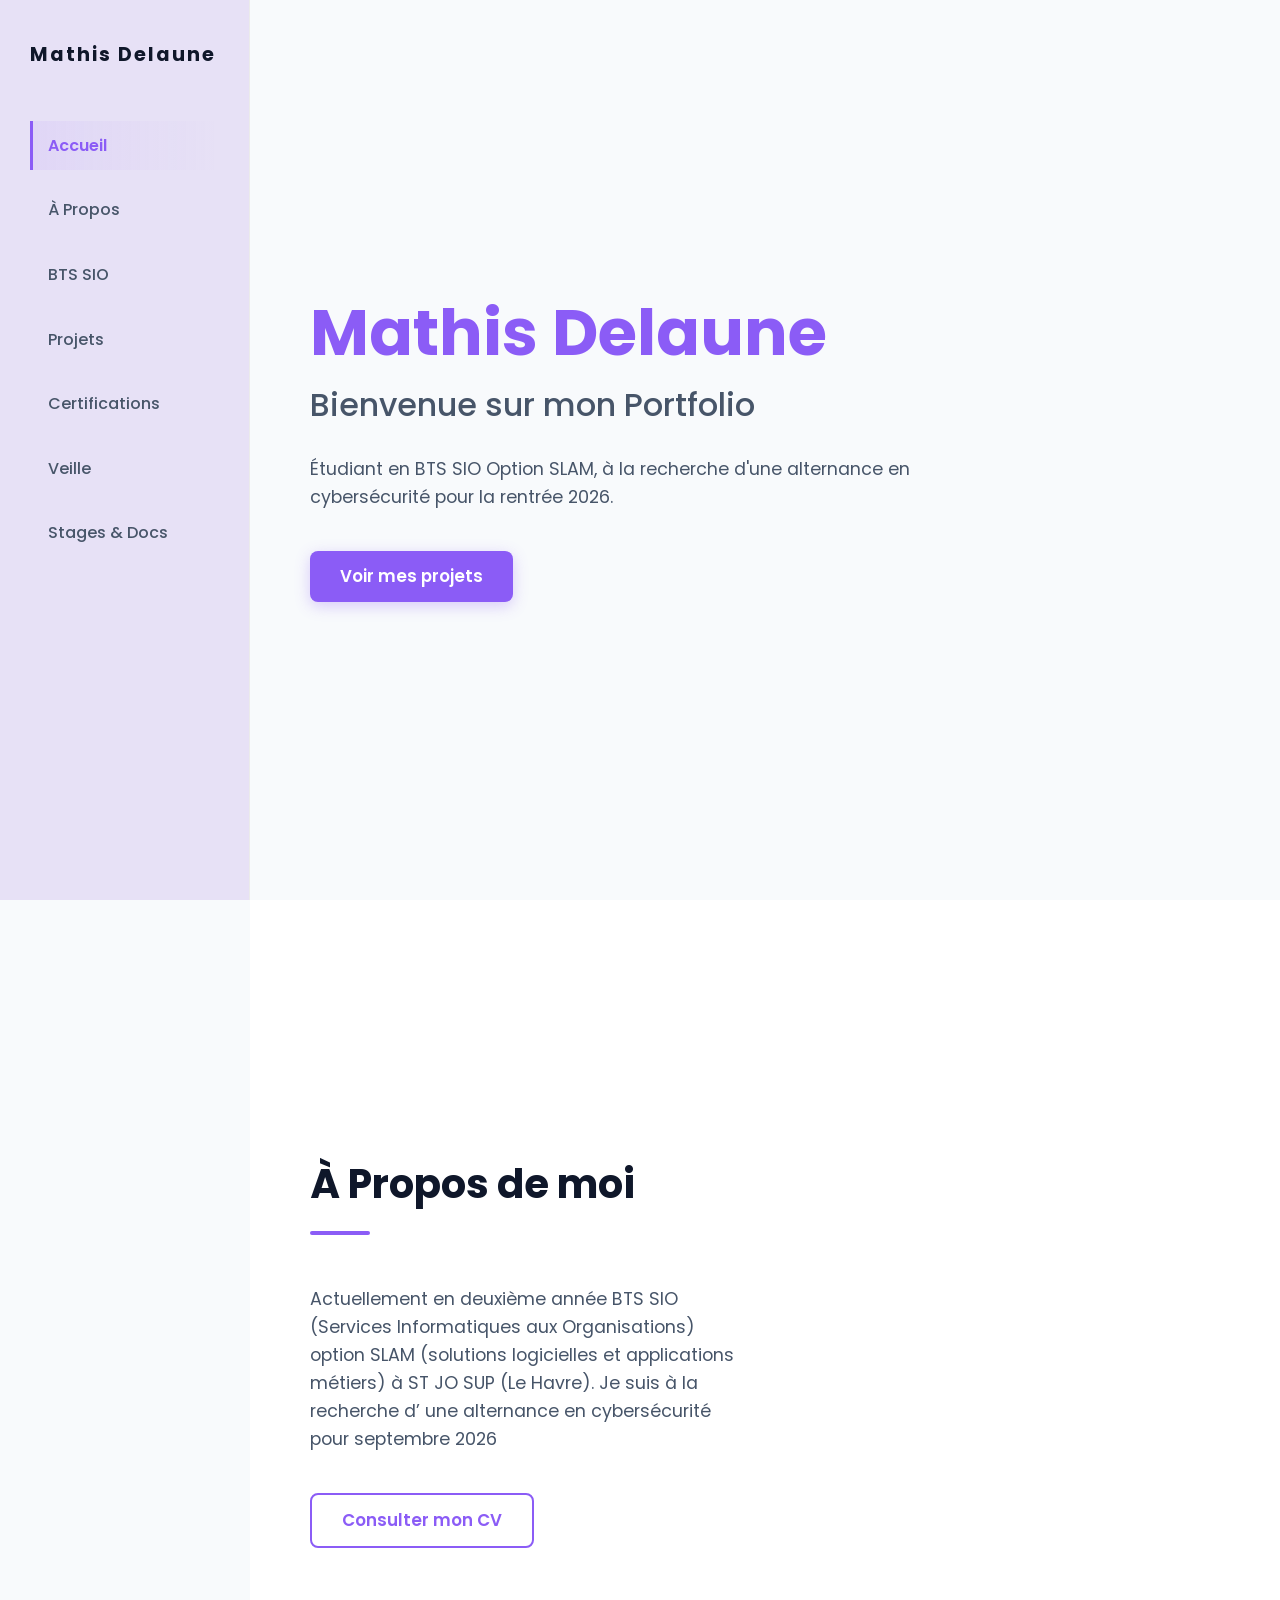
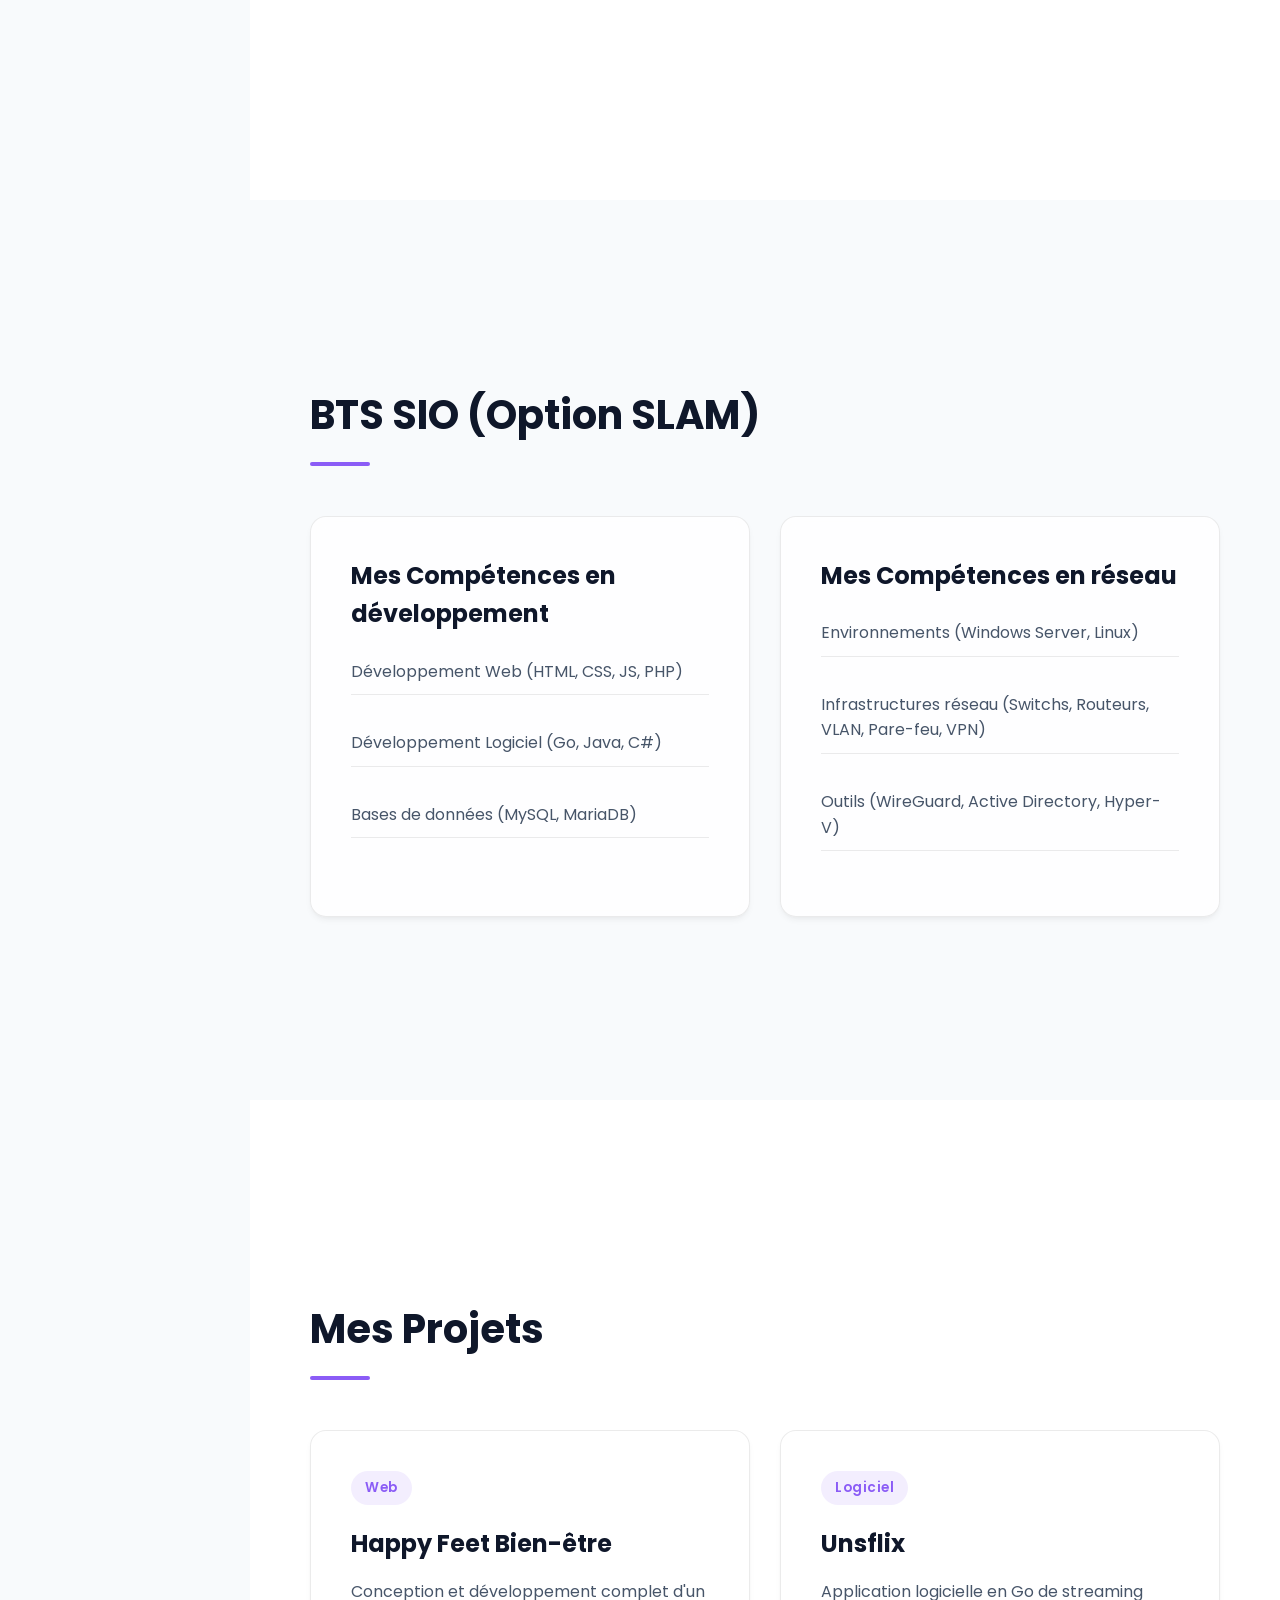
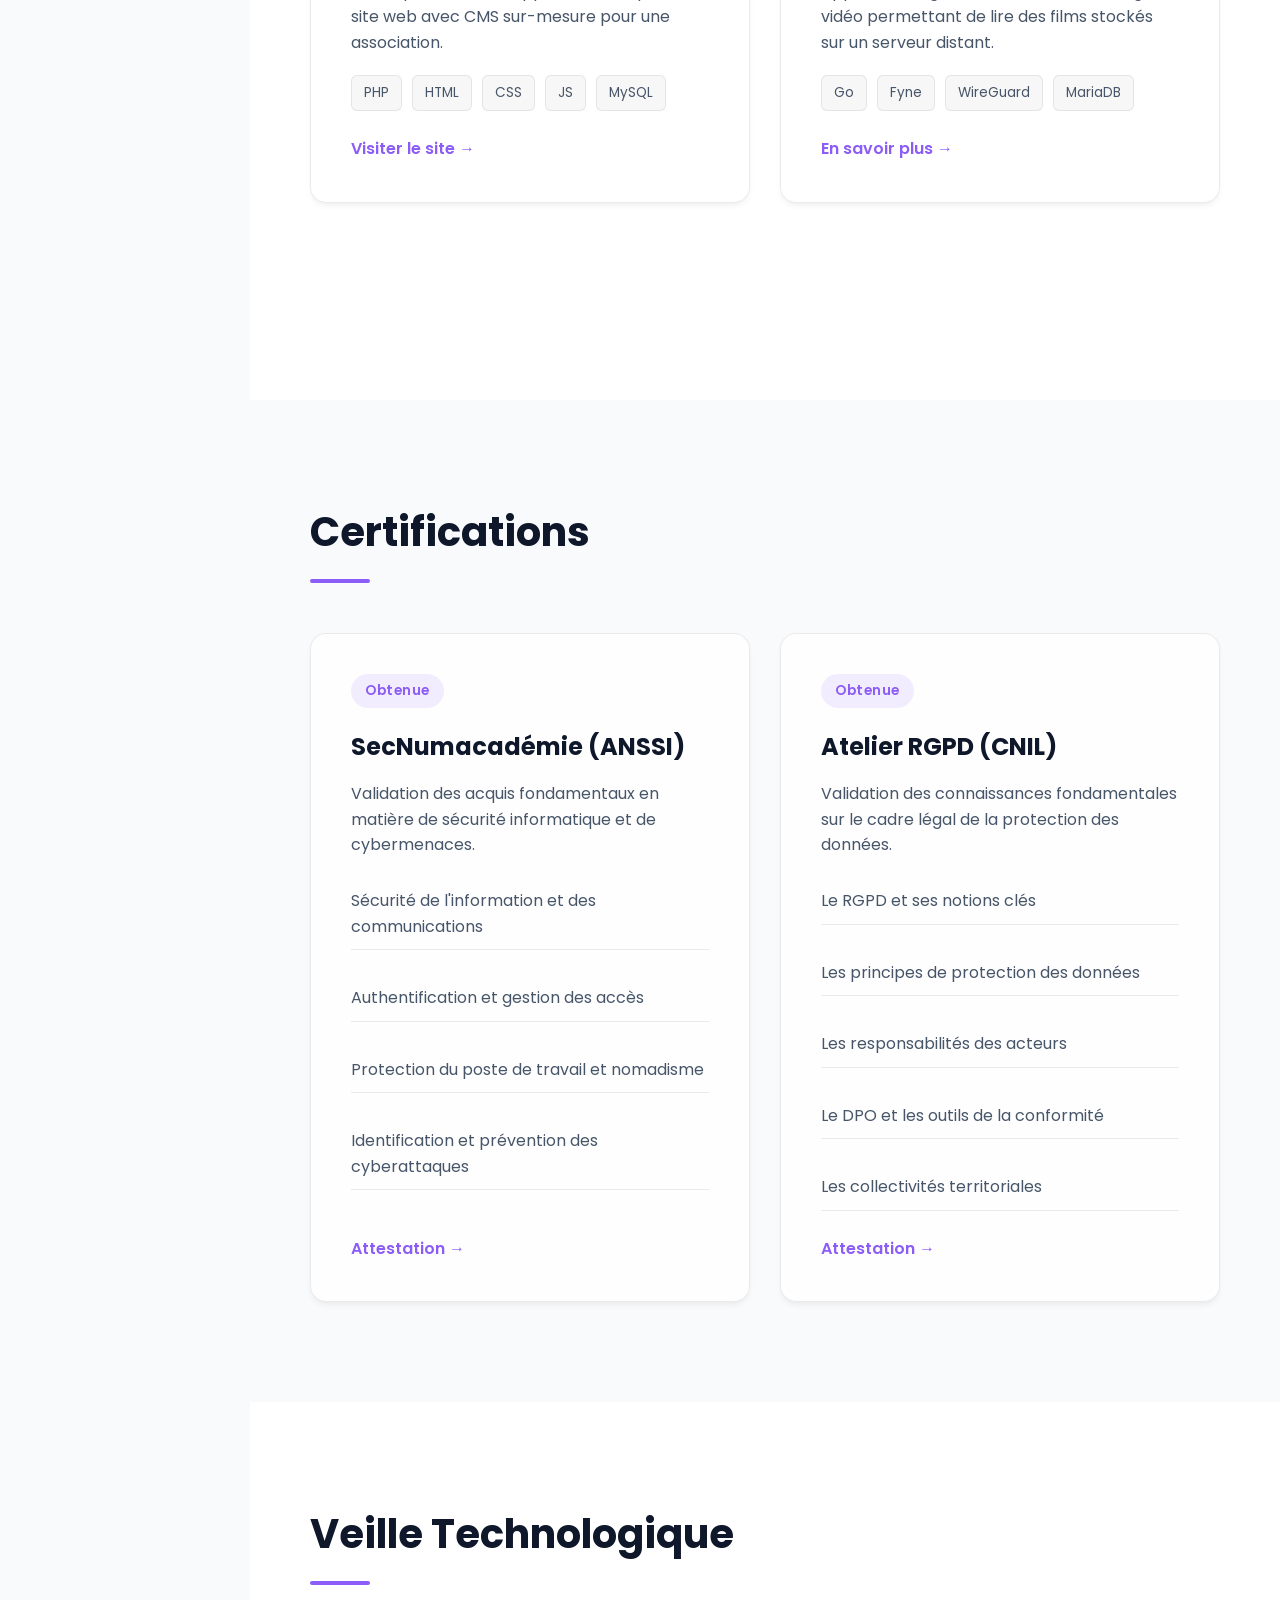
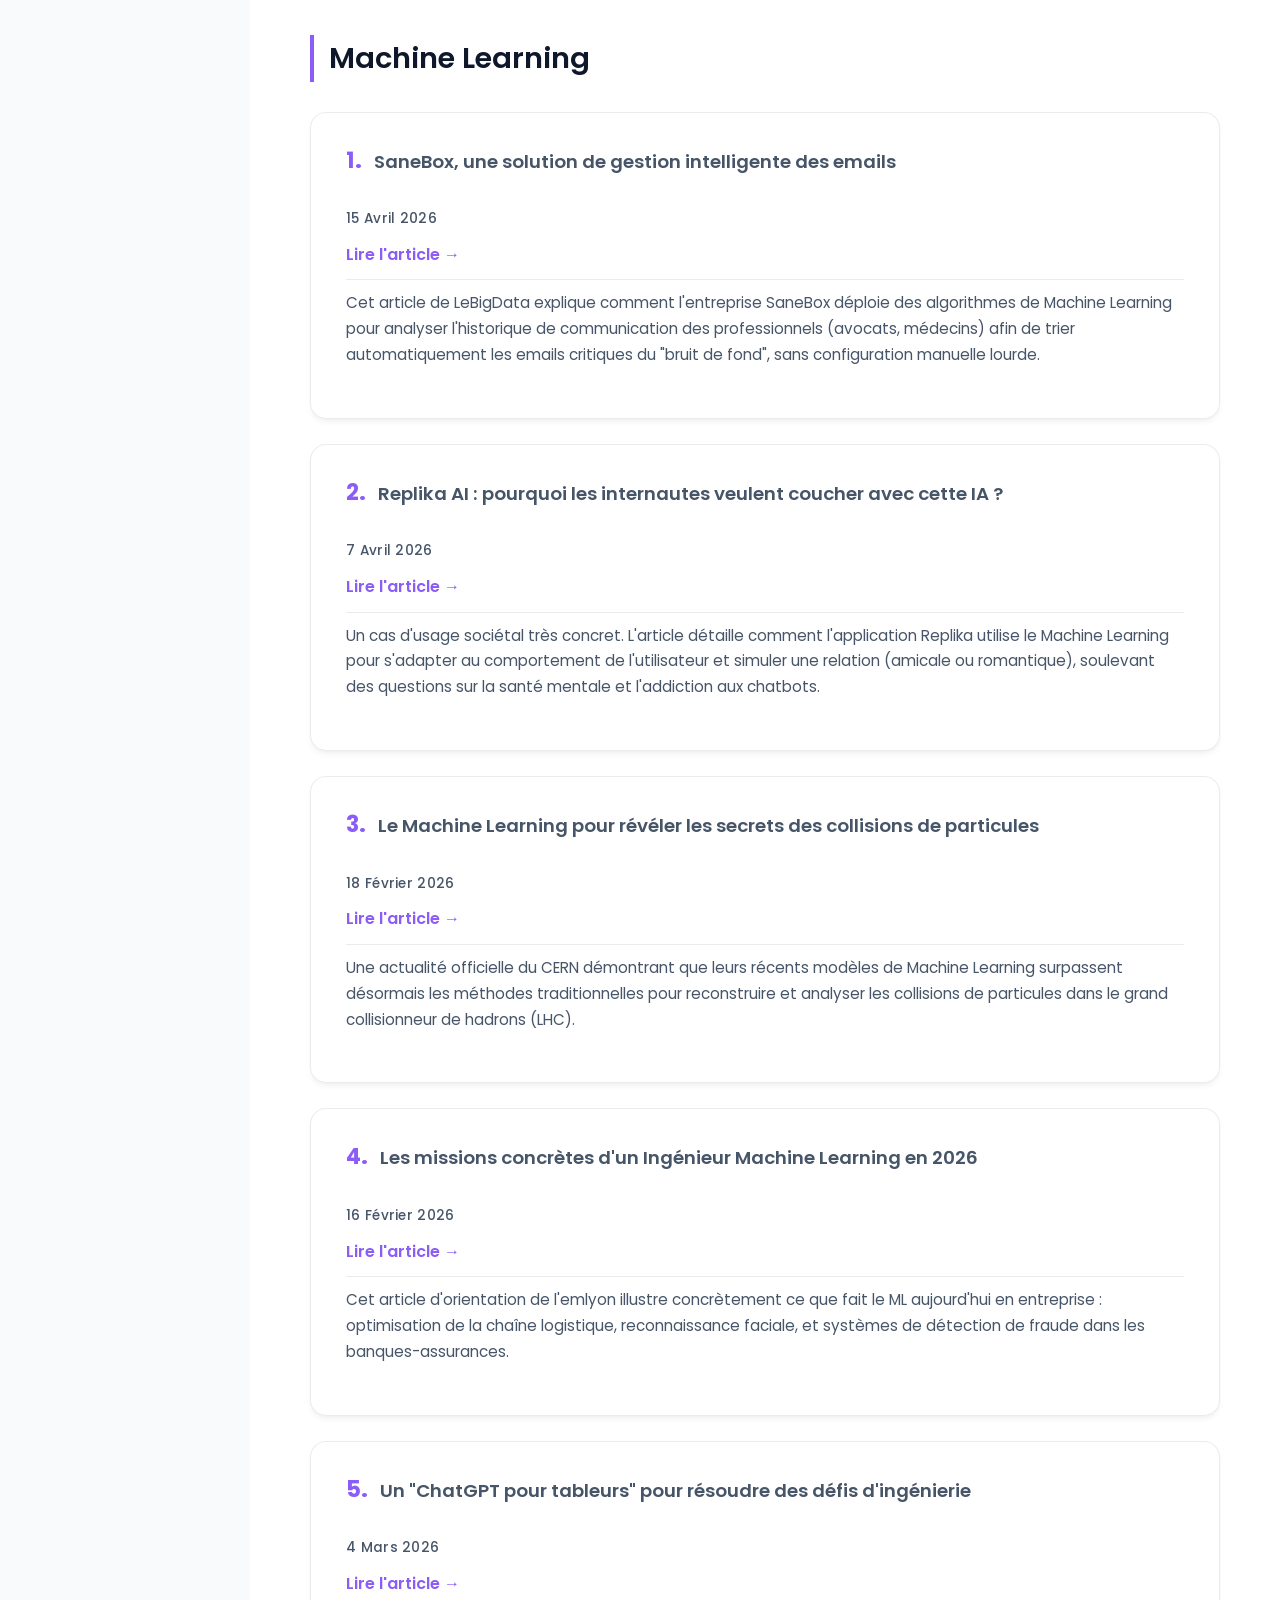
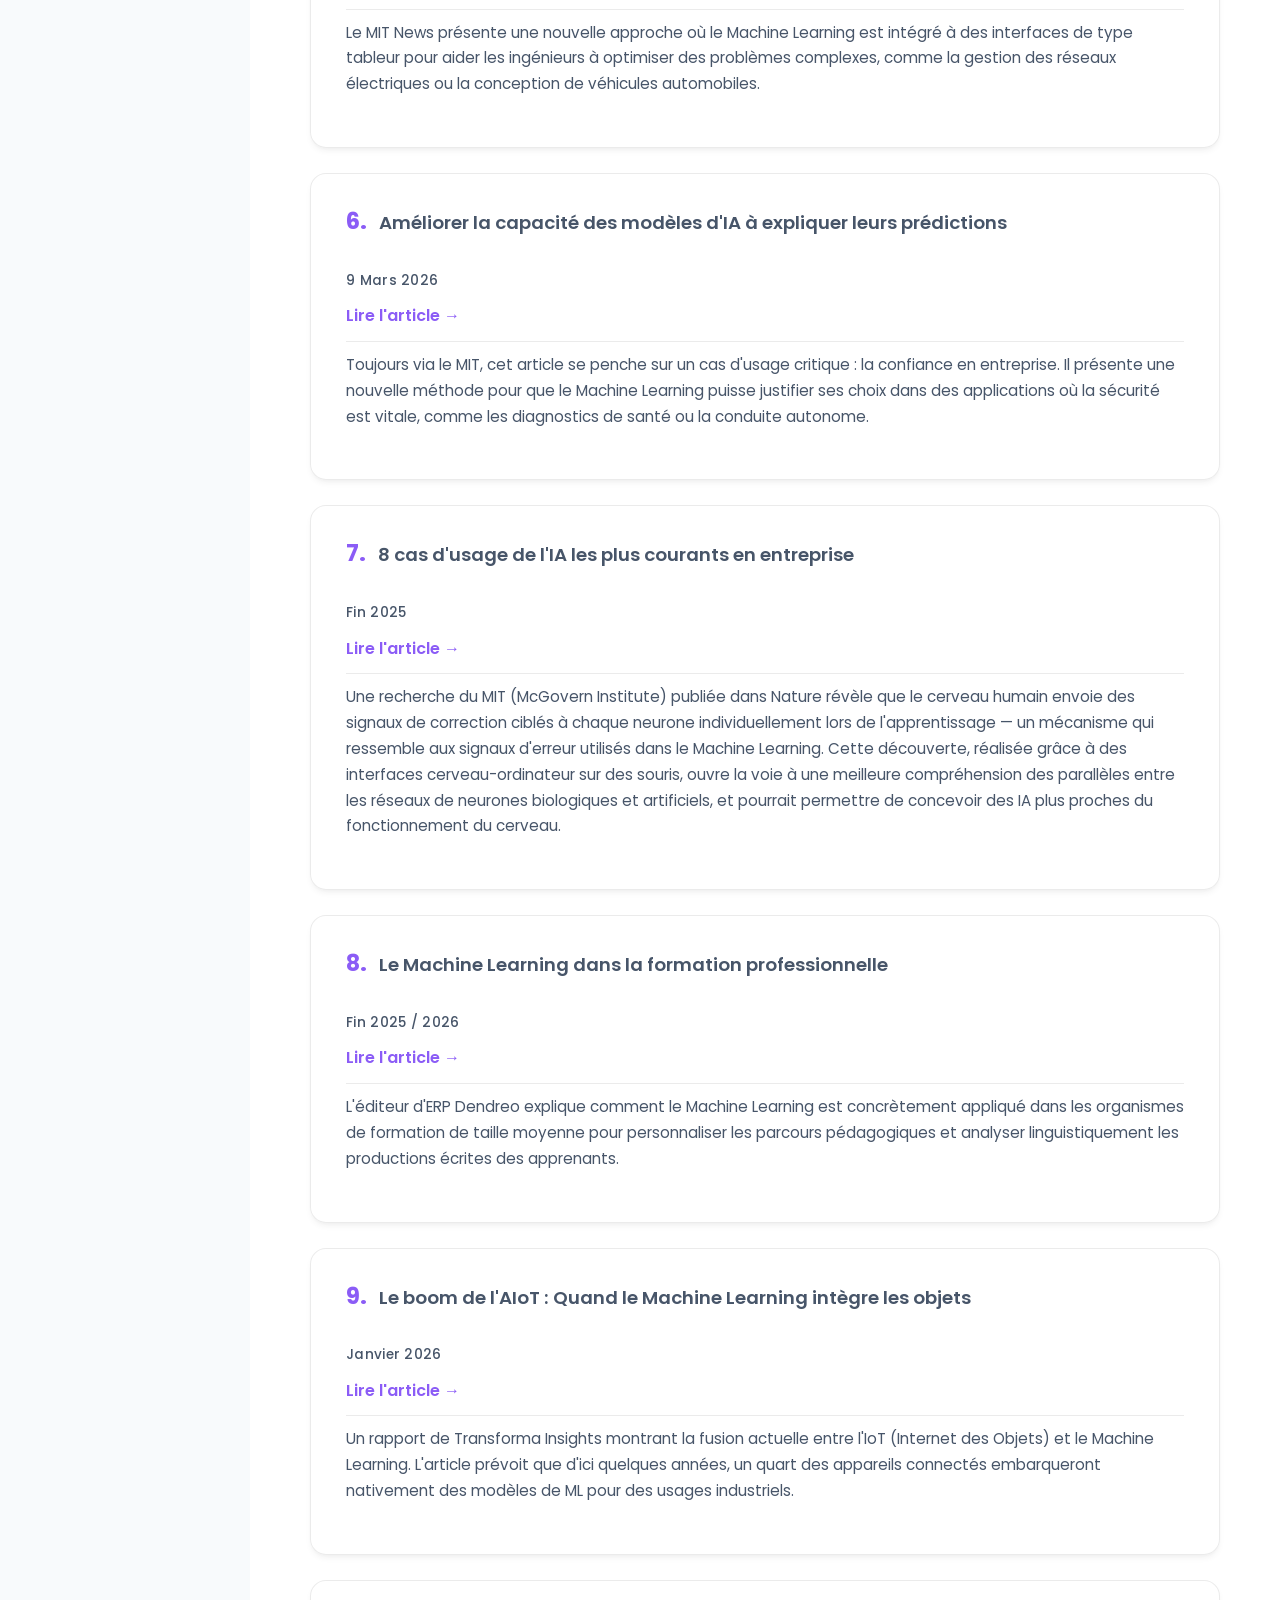
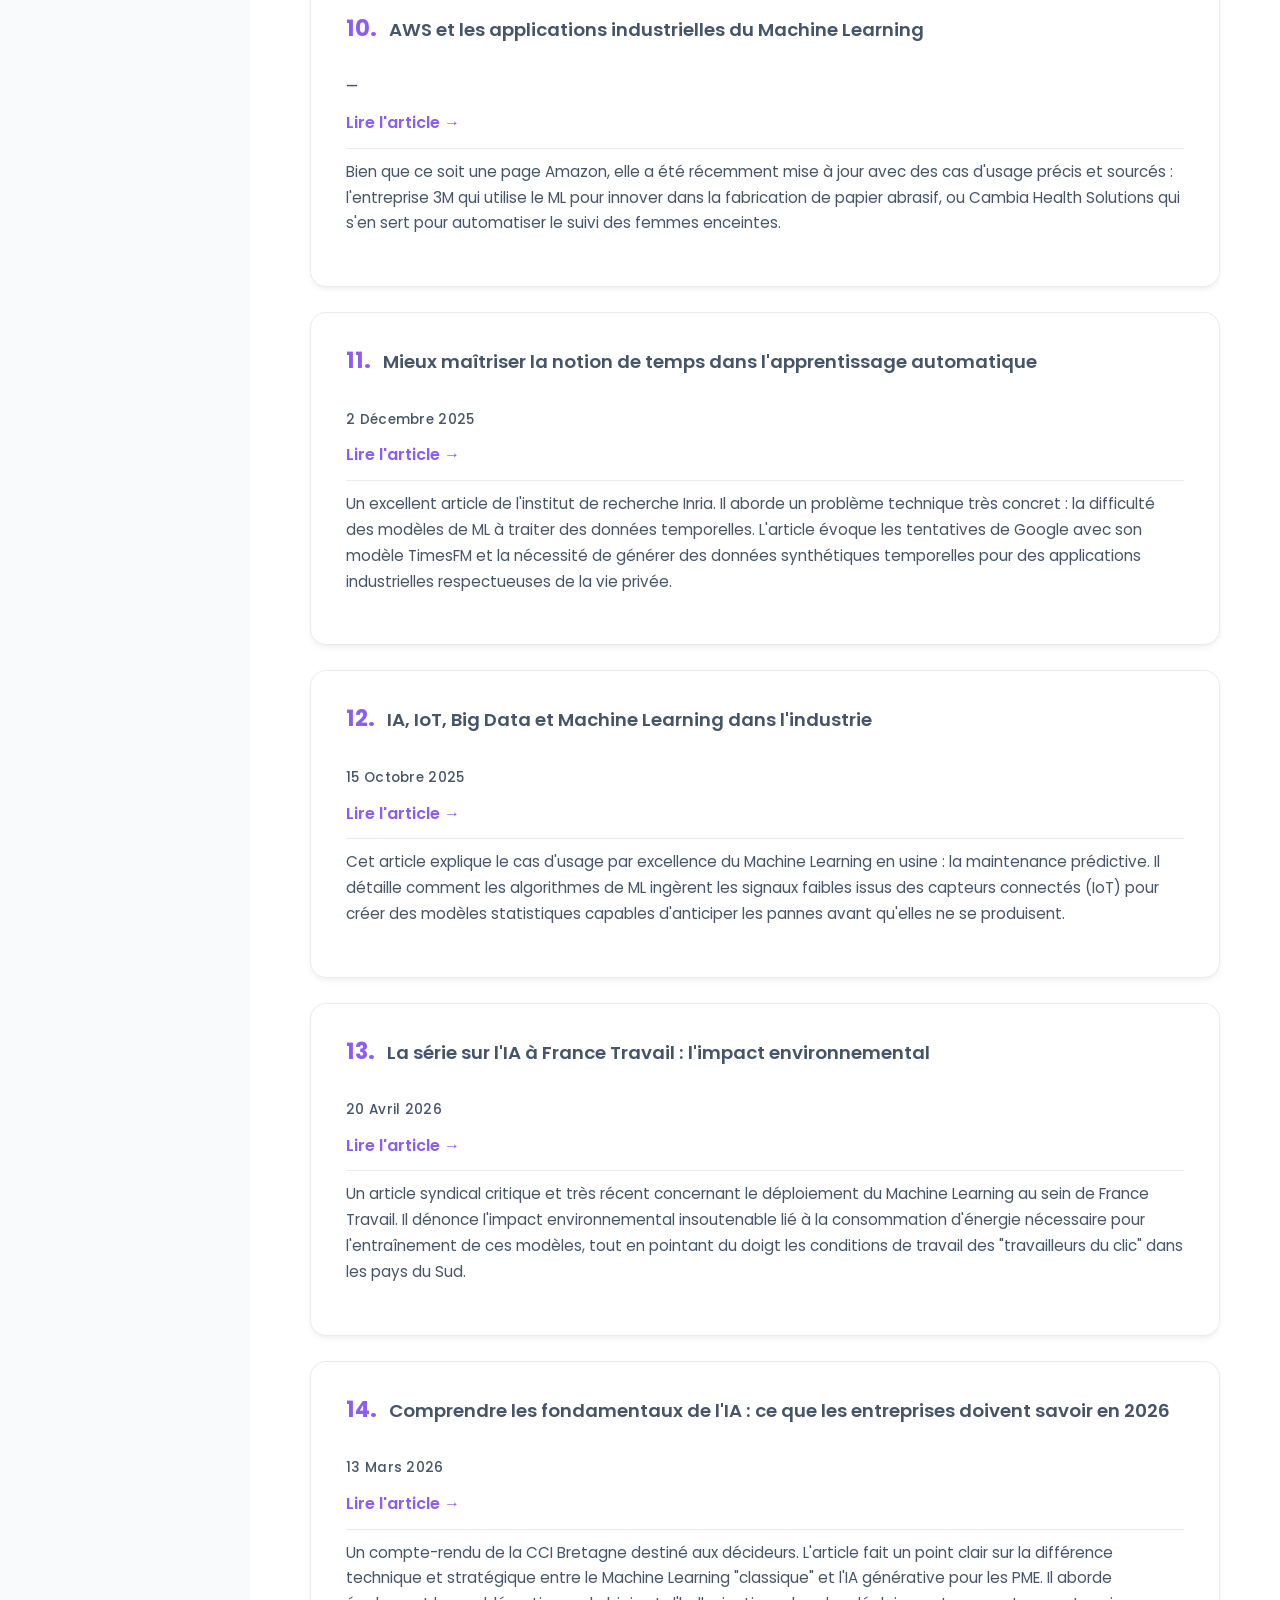
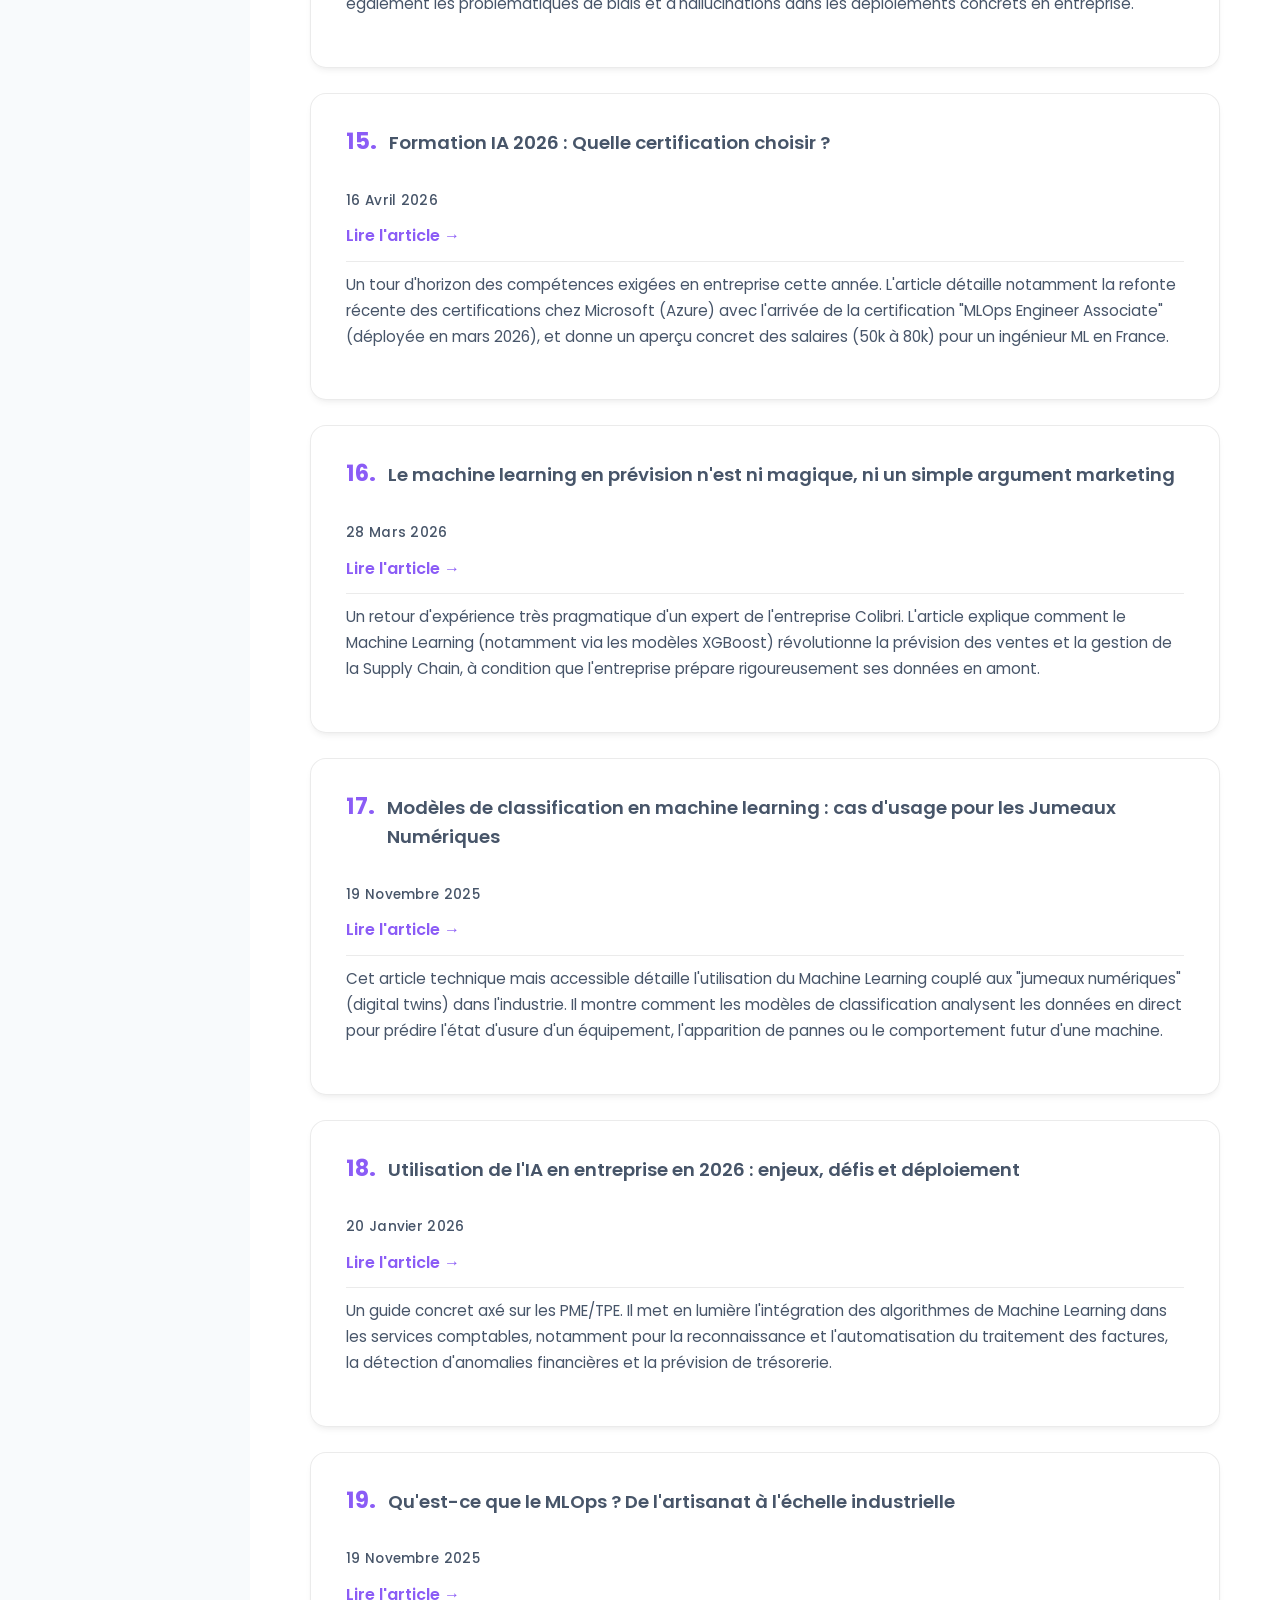
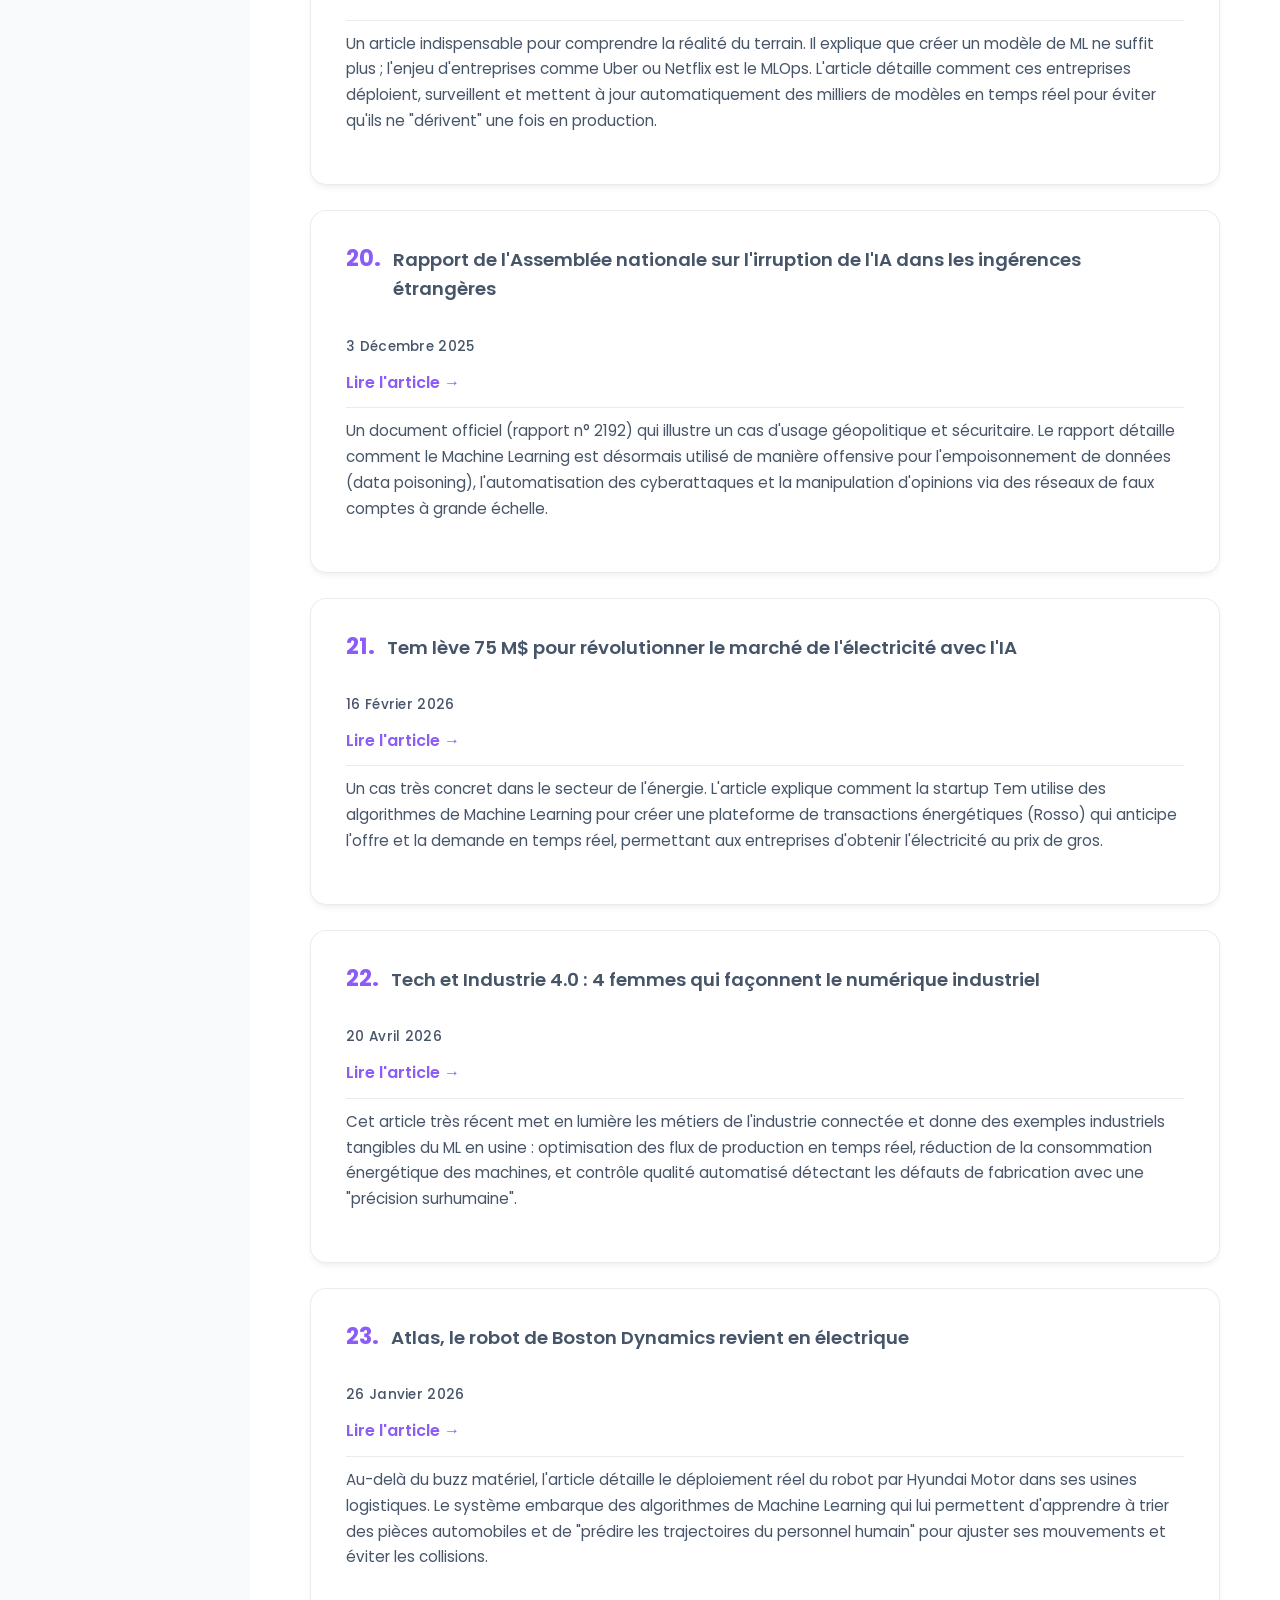
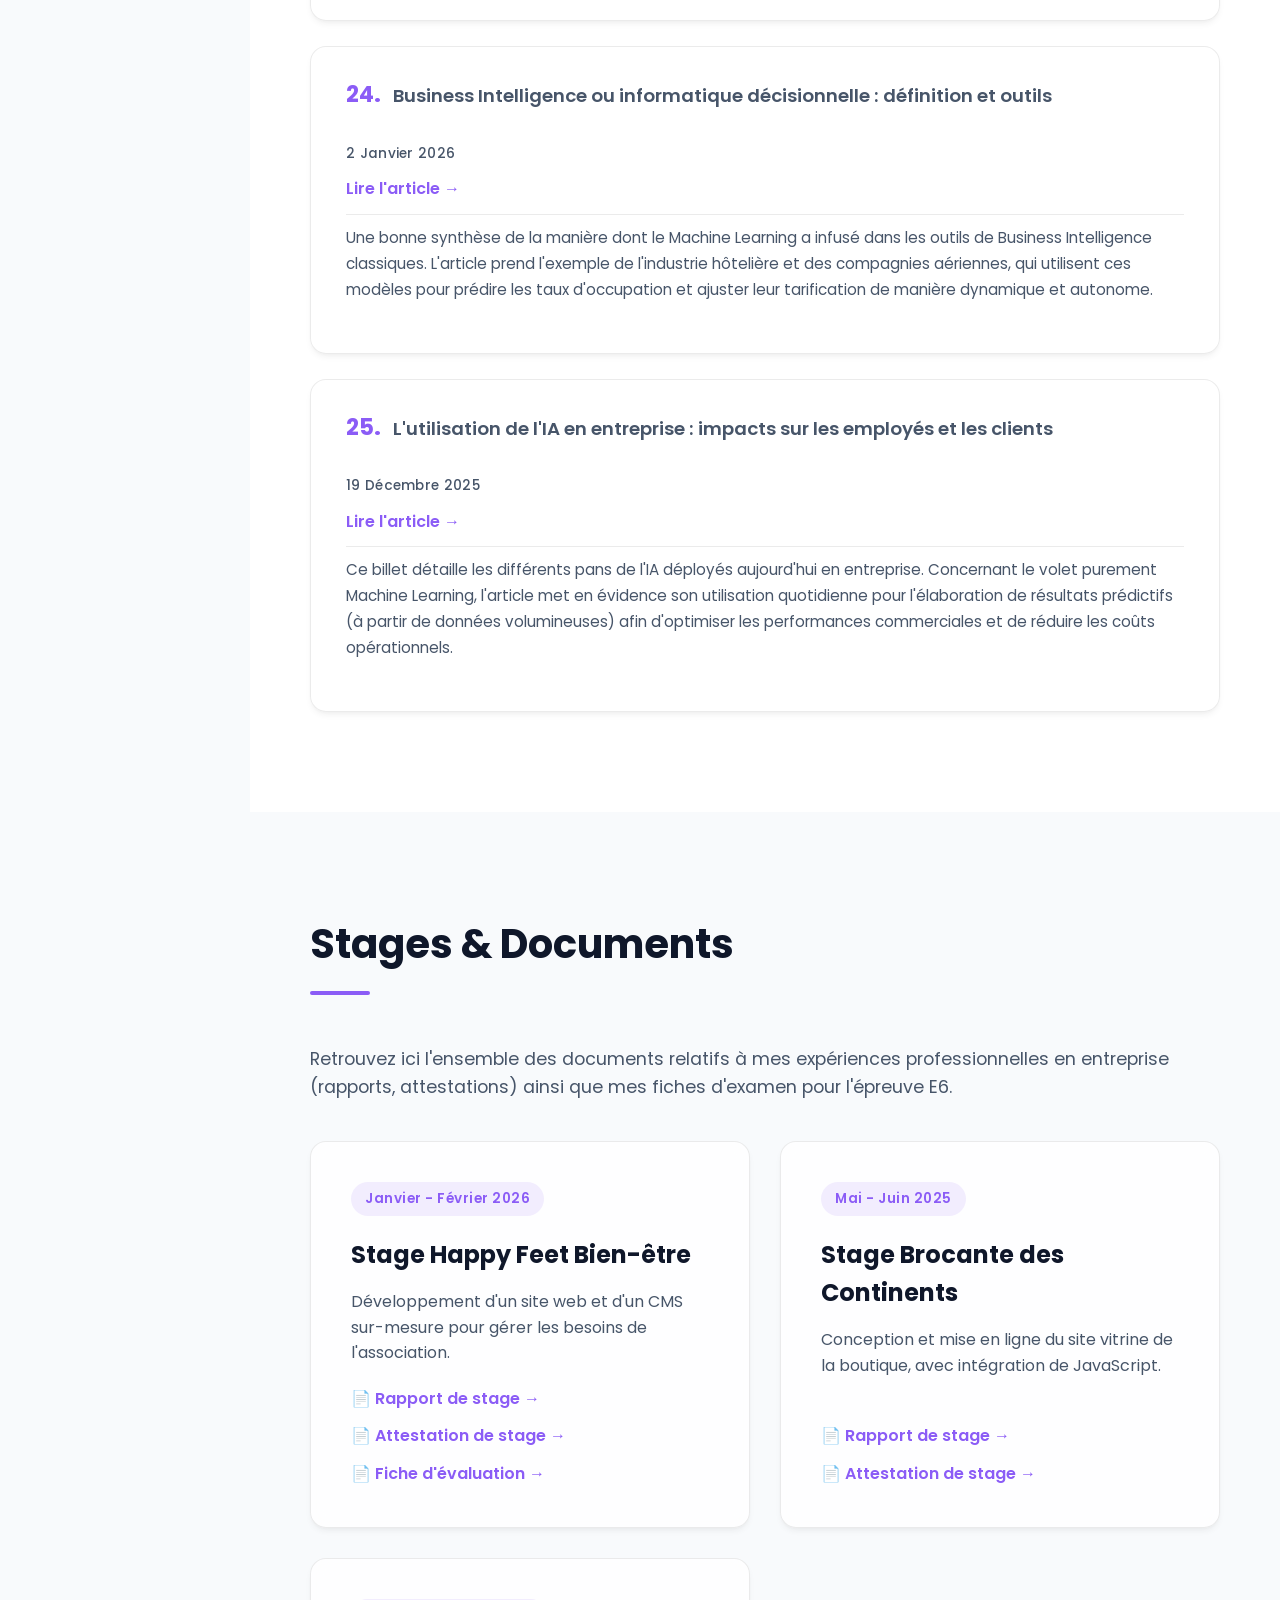
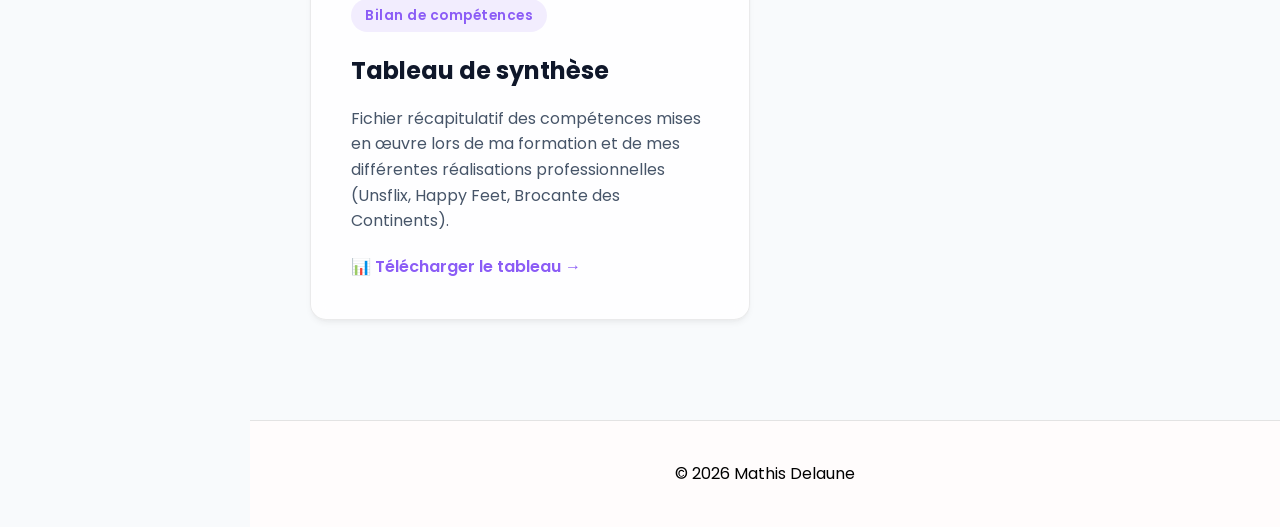
==== commit 033d640b: "Modification du texte" ====
--- a/index.html
+++ b/index.html
@@ -38,7 +38,12 @@
             <h2 class="section-title">À Propos de moi</h2>
             <div class="about-grid">
                 <div class="about-text">
-                    <p>Ici, tu pourras mettre ta présentation complète. Le format One-Page permet aux recruteurs de tout lire d'un coup en scrollant.</p>
+                    <p>Actuellement en deuxième année BTS SIO (Services
+Informatiques aux Organisations) option SLAM (solutions
+logicielles et applications métiers) à ST JO SUP (Le Havre).
+Je suis à la recherche d’
+une alternance en cybersécurité pour
+septembre 2026</p>
                     <a href="Ressources/Dl/CvMathisDelaune.pdf" target="_blank" class="btn-secondary">Consulter mon CV</a>
                 </div>
                 
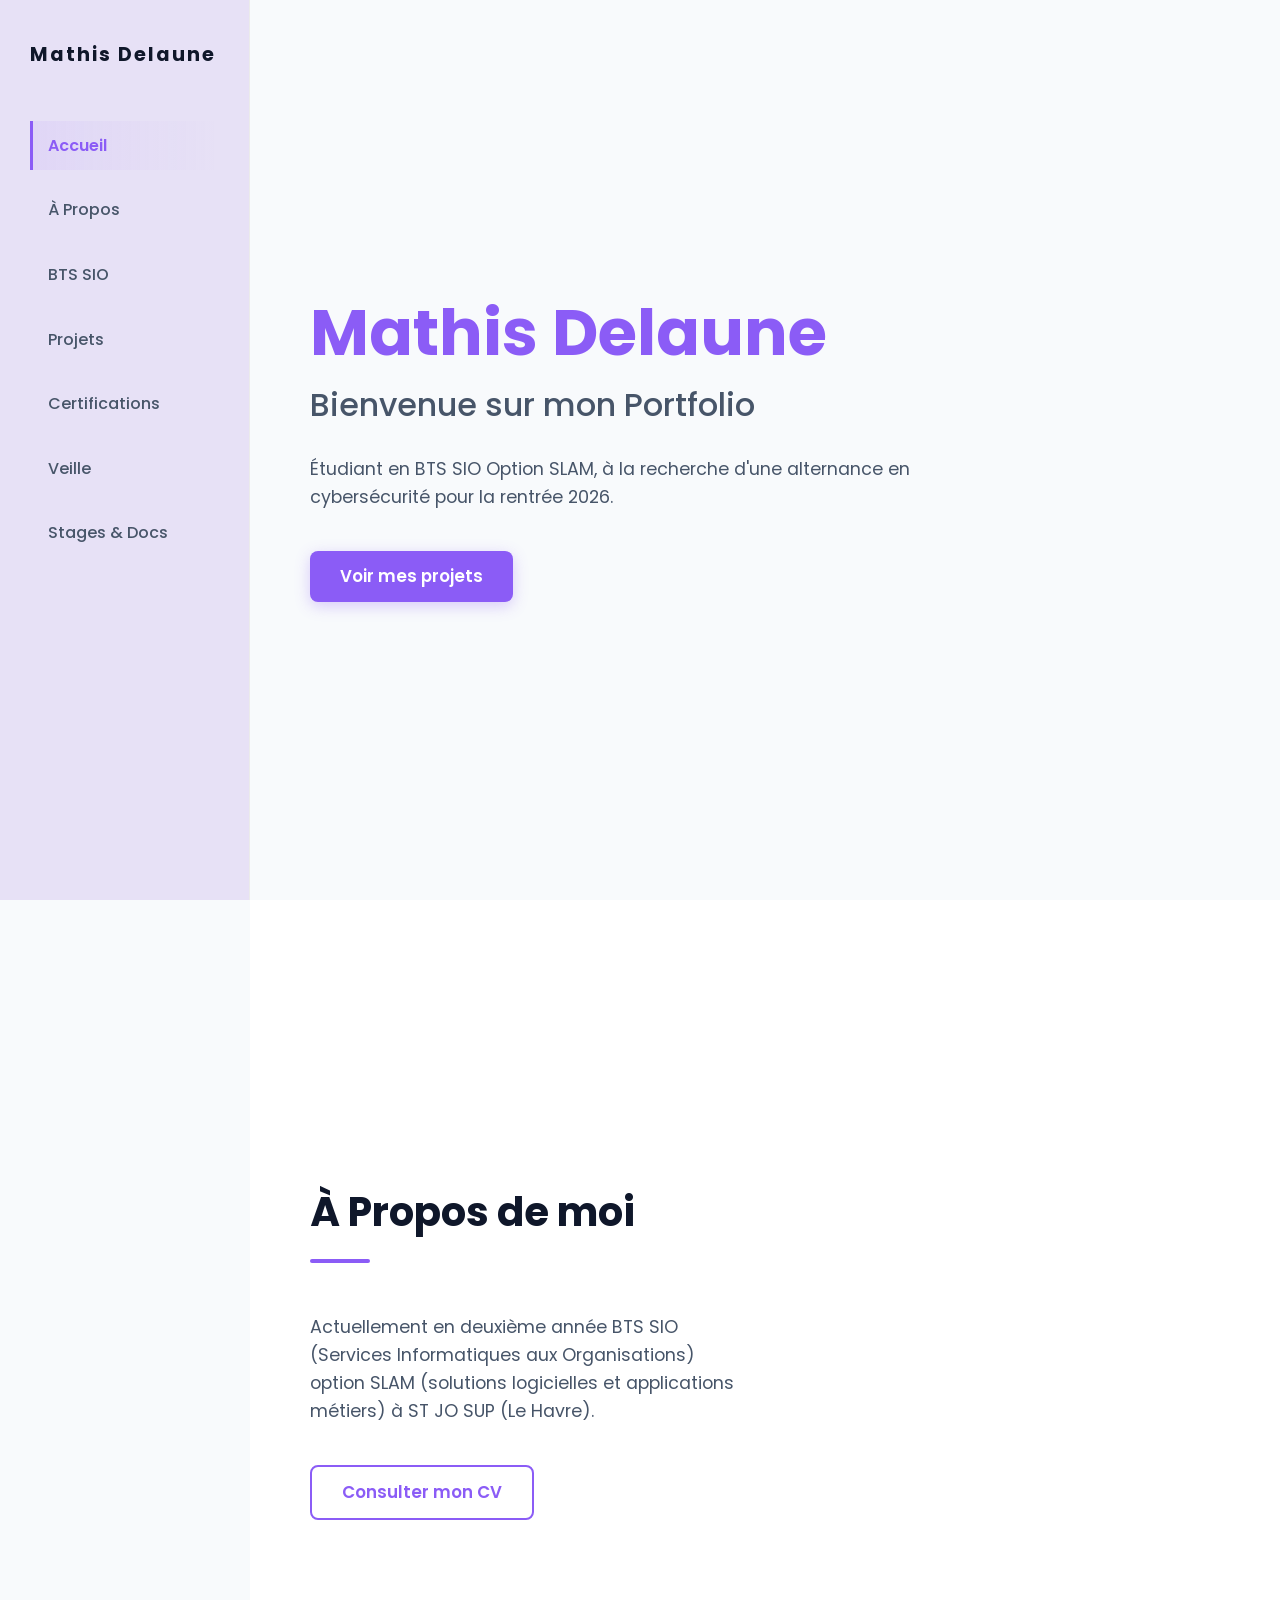
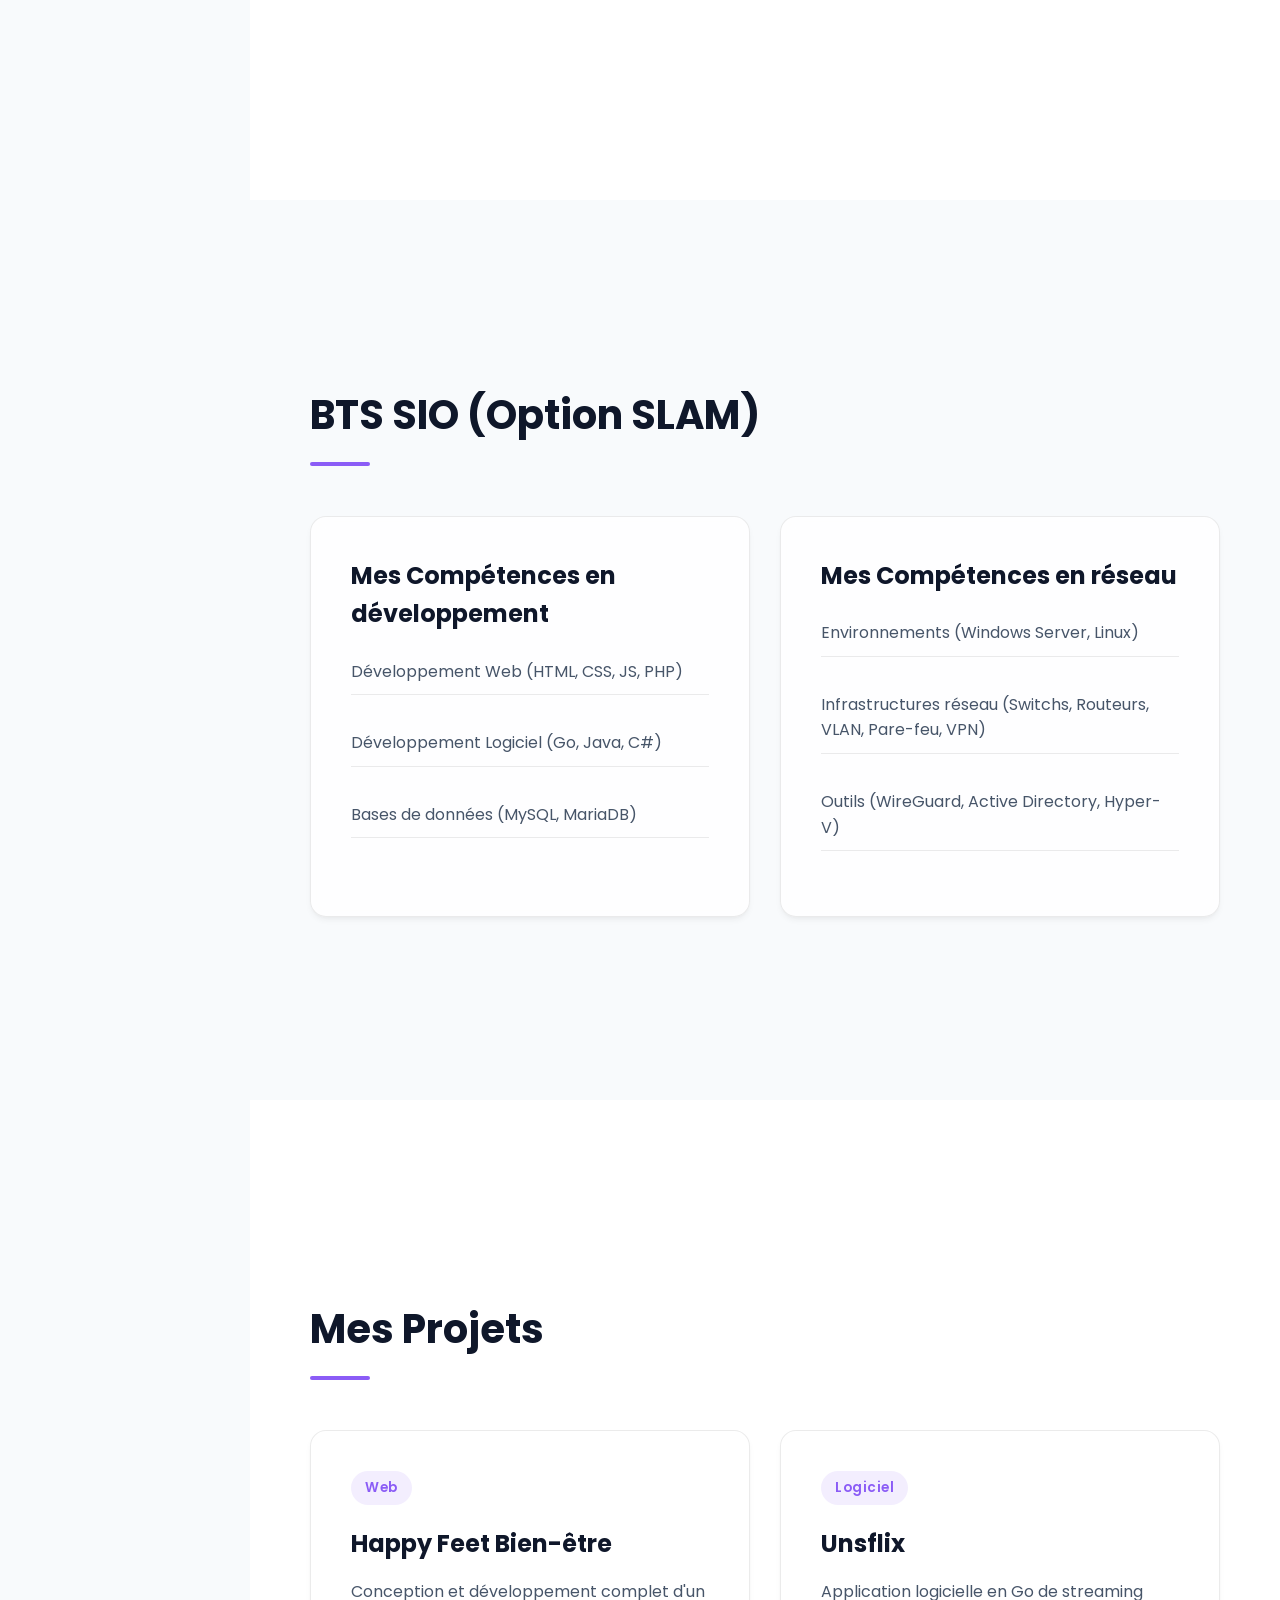
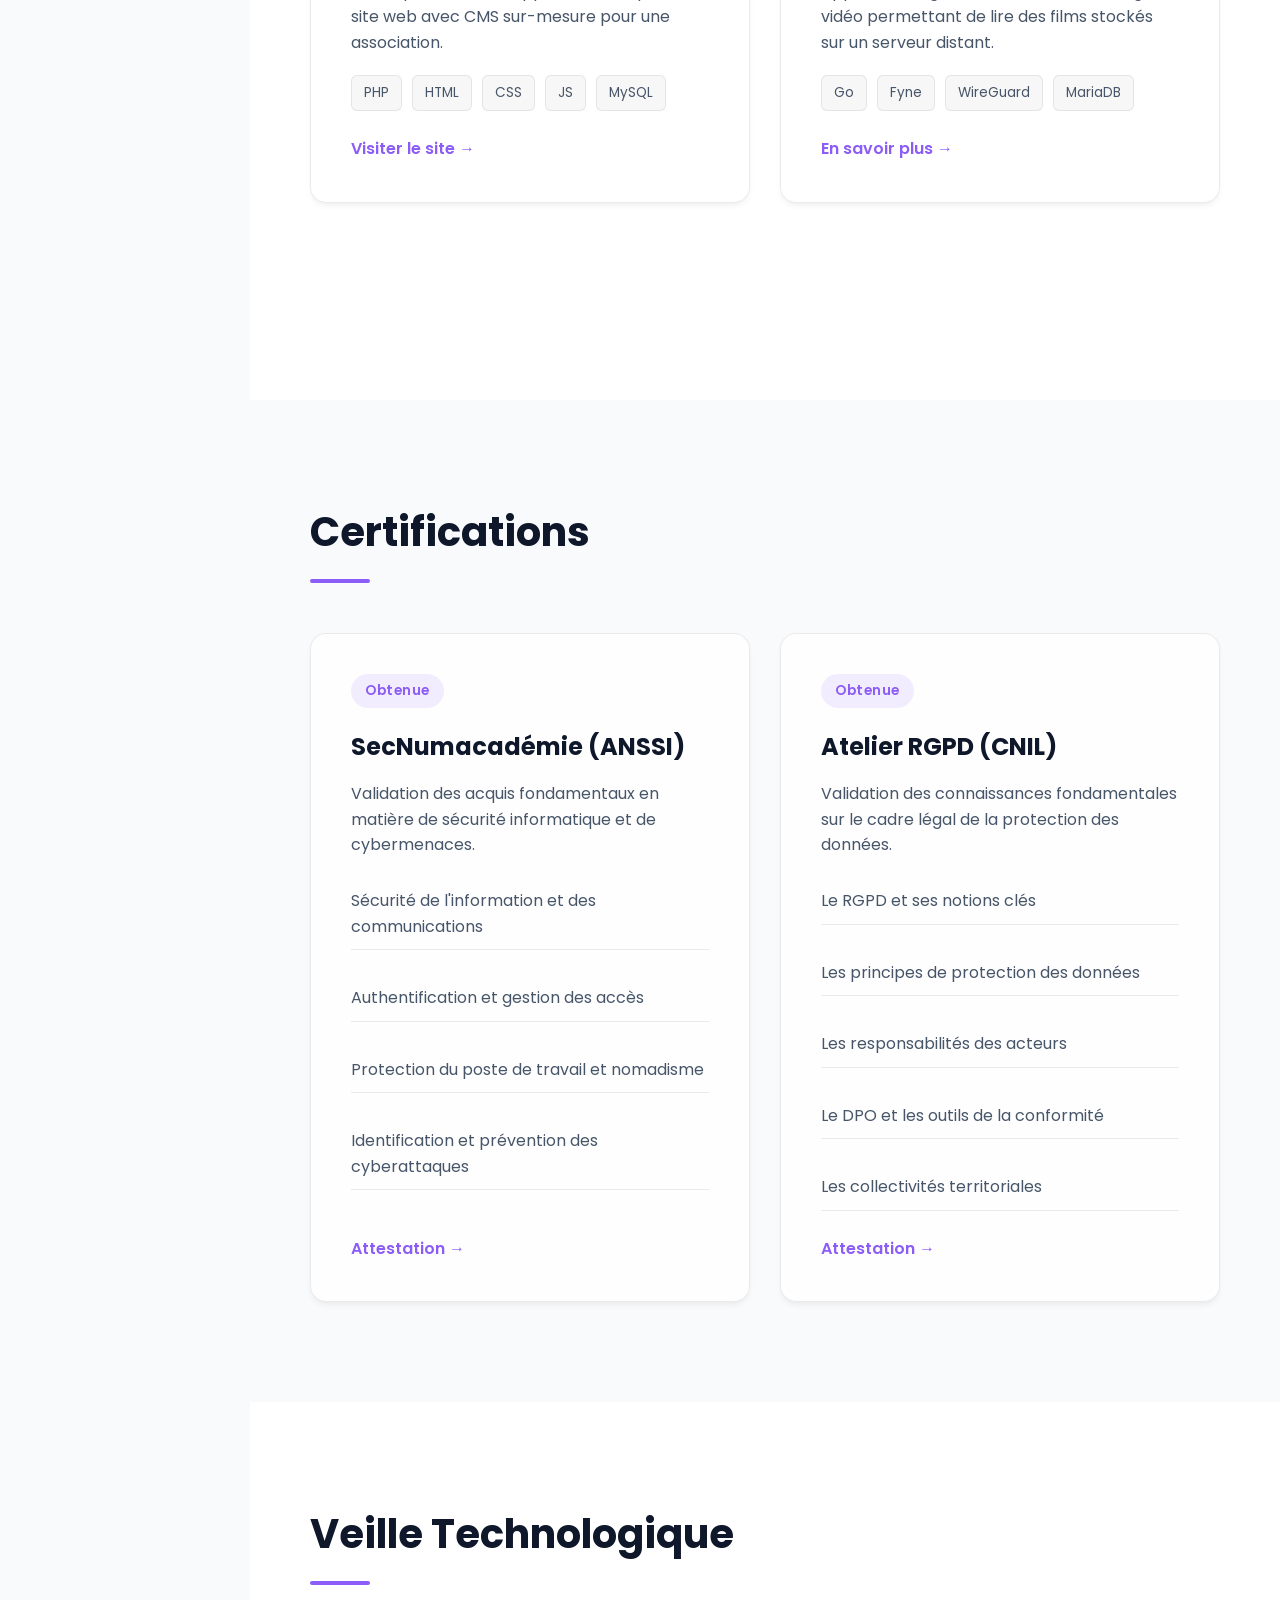
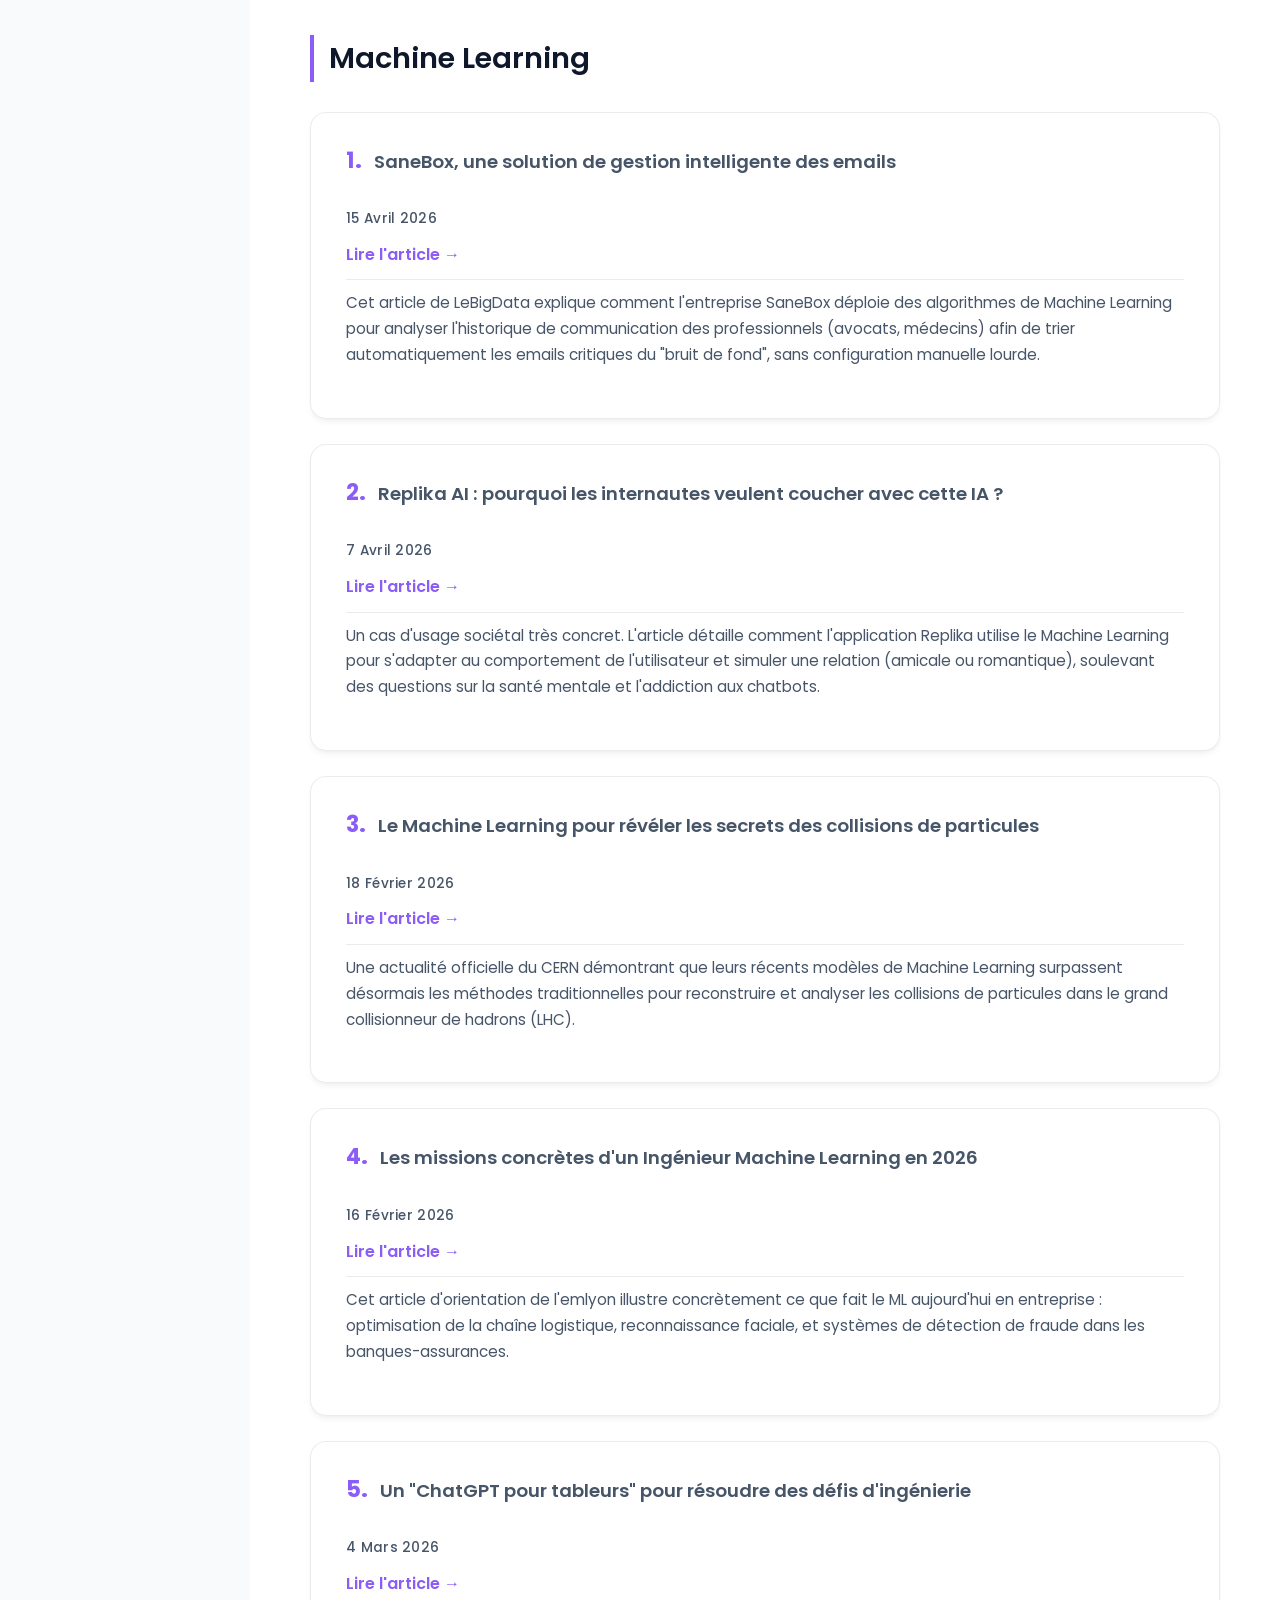
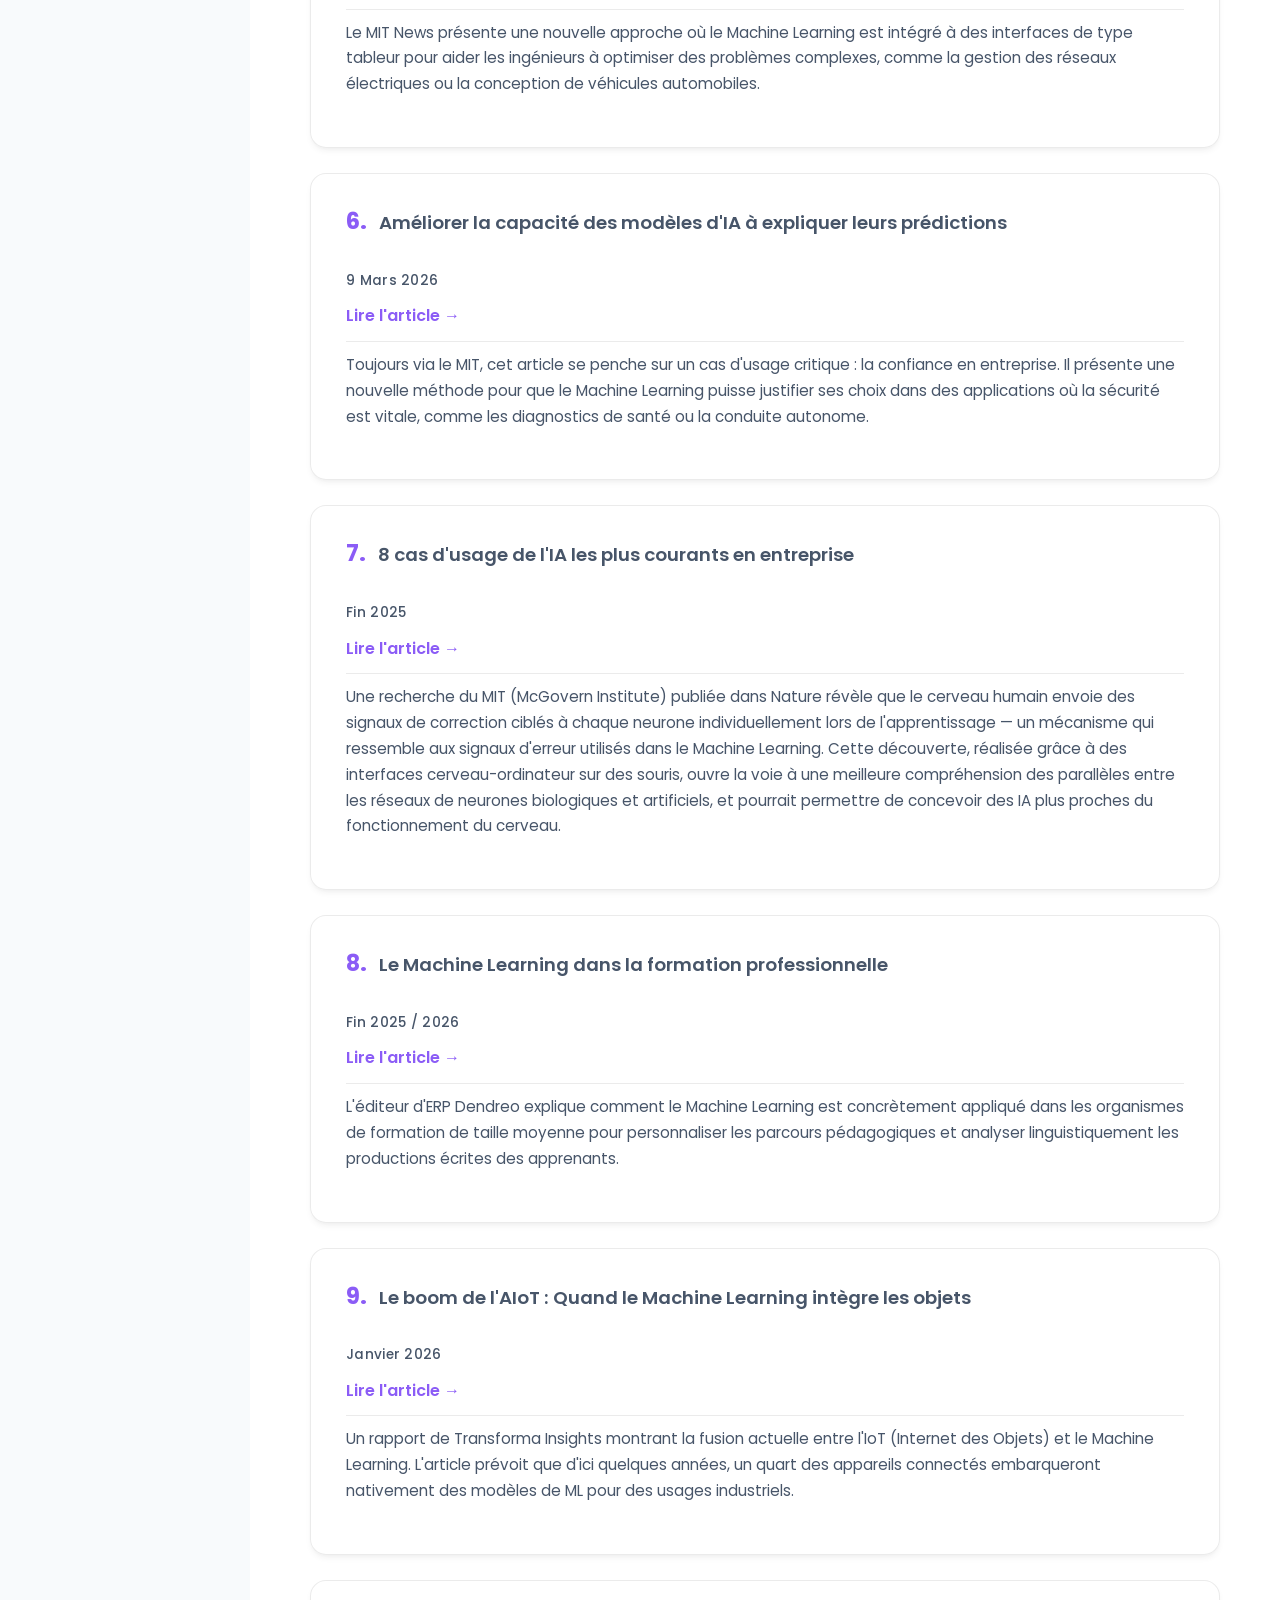
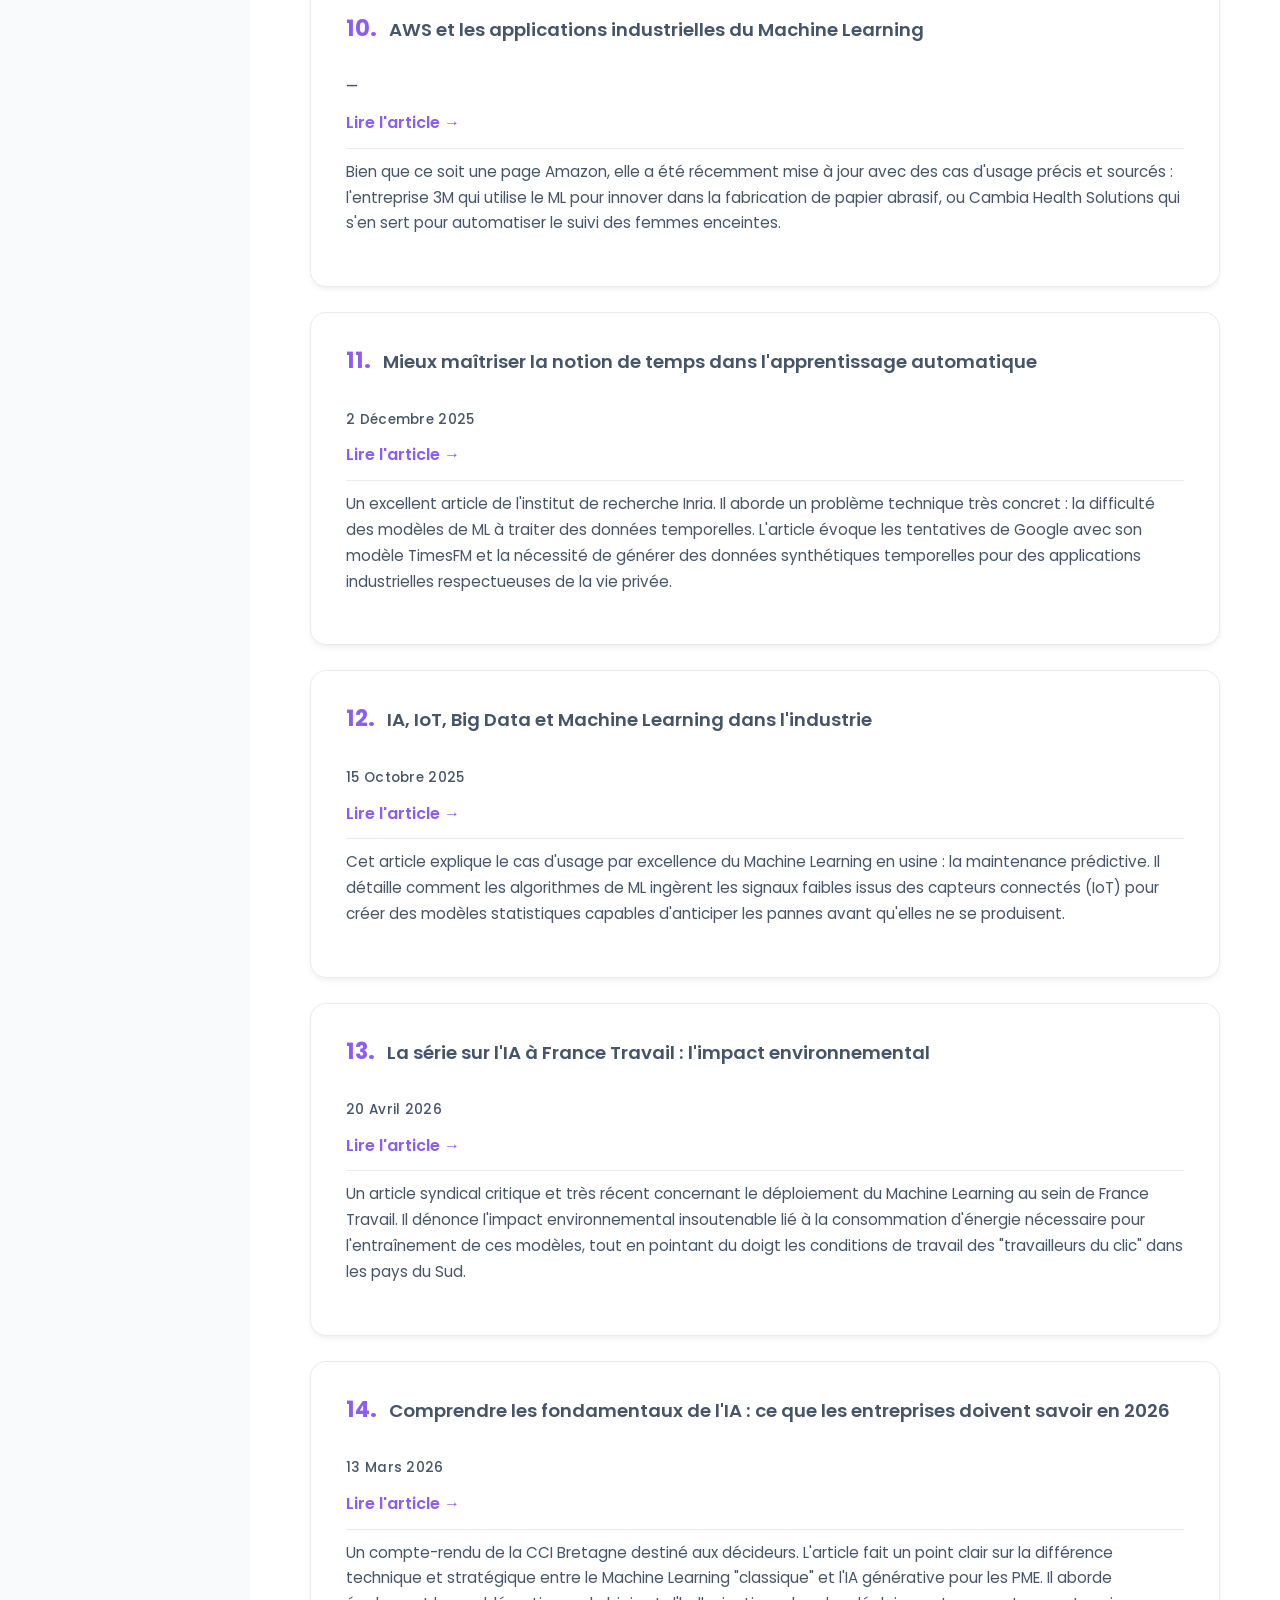
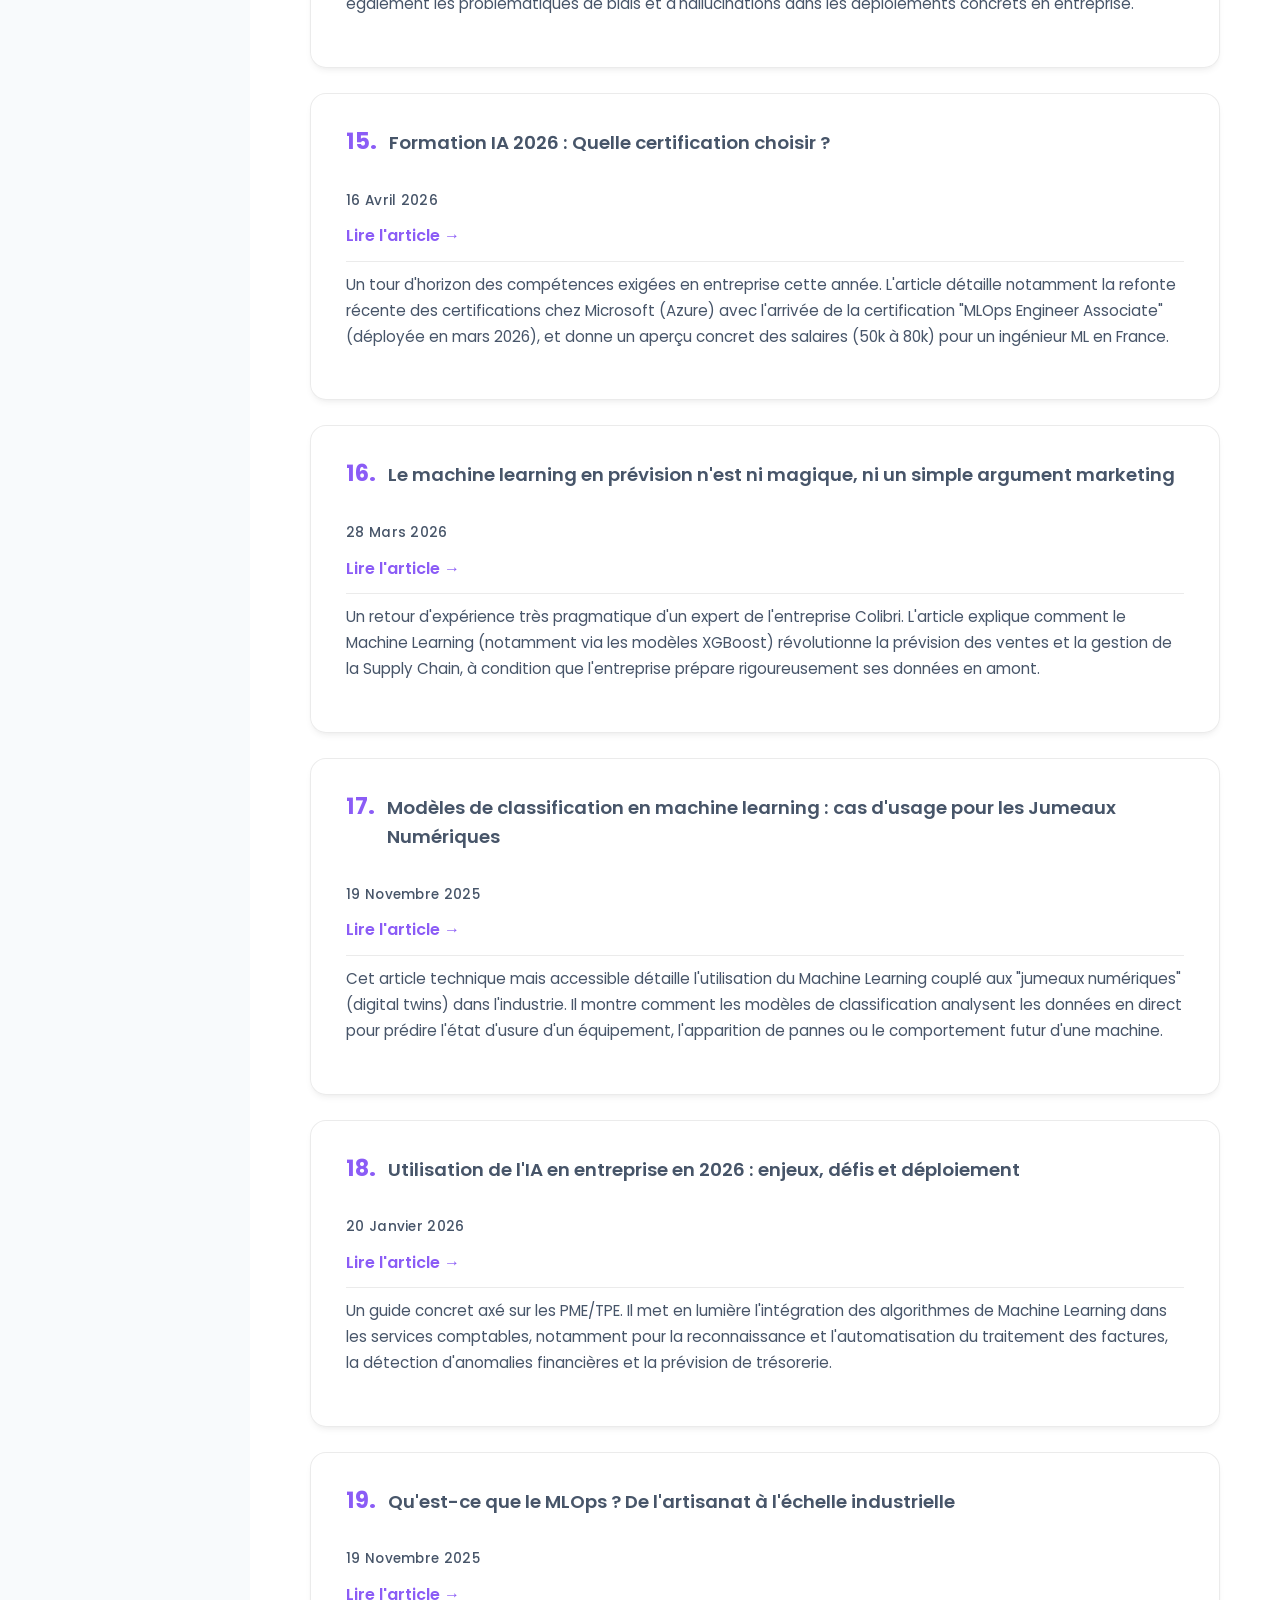
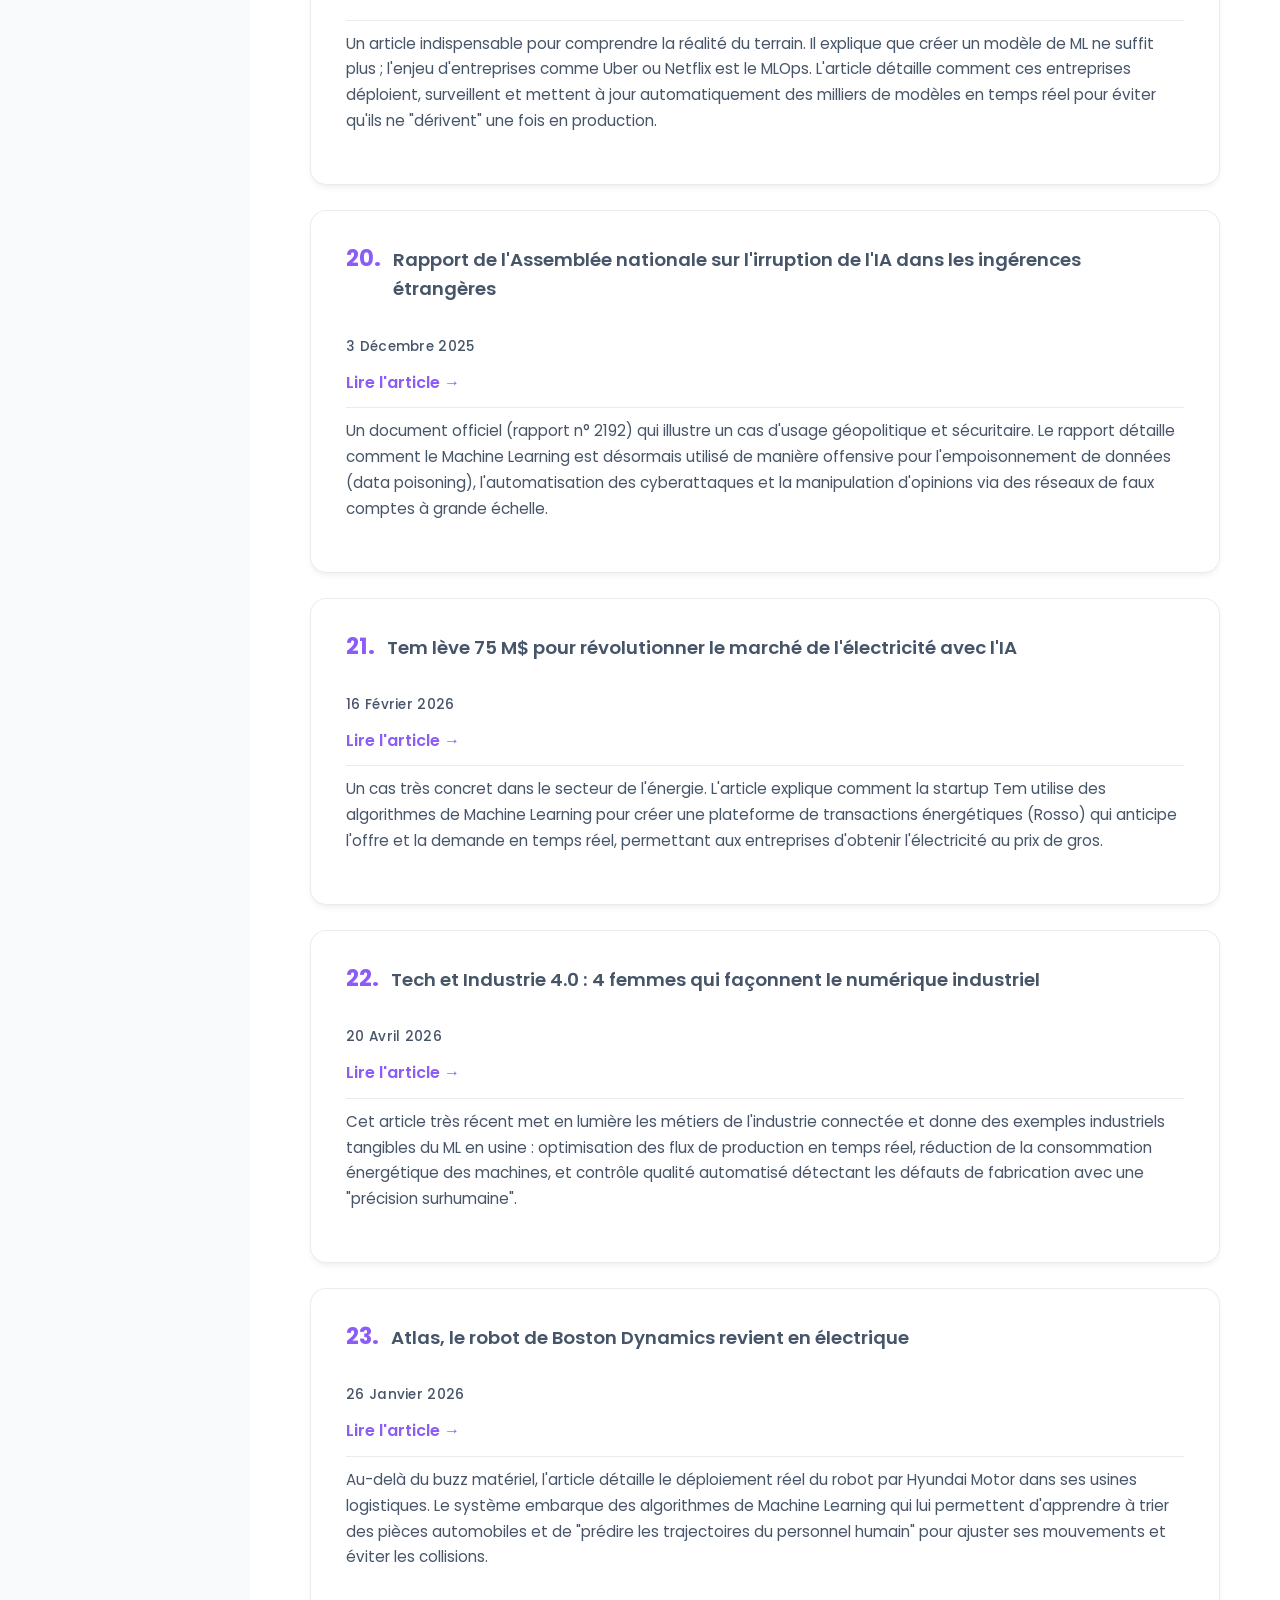
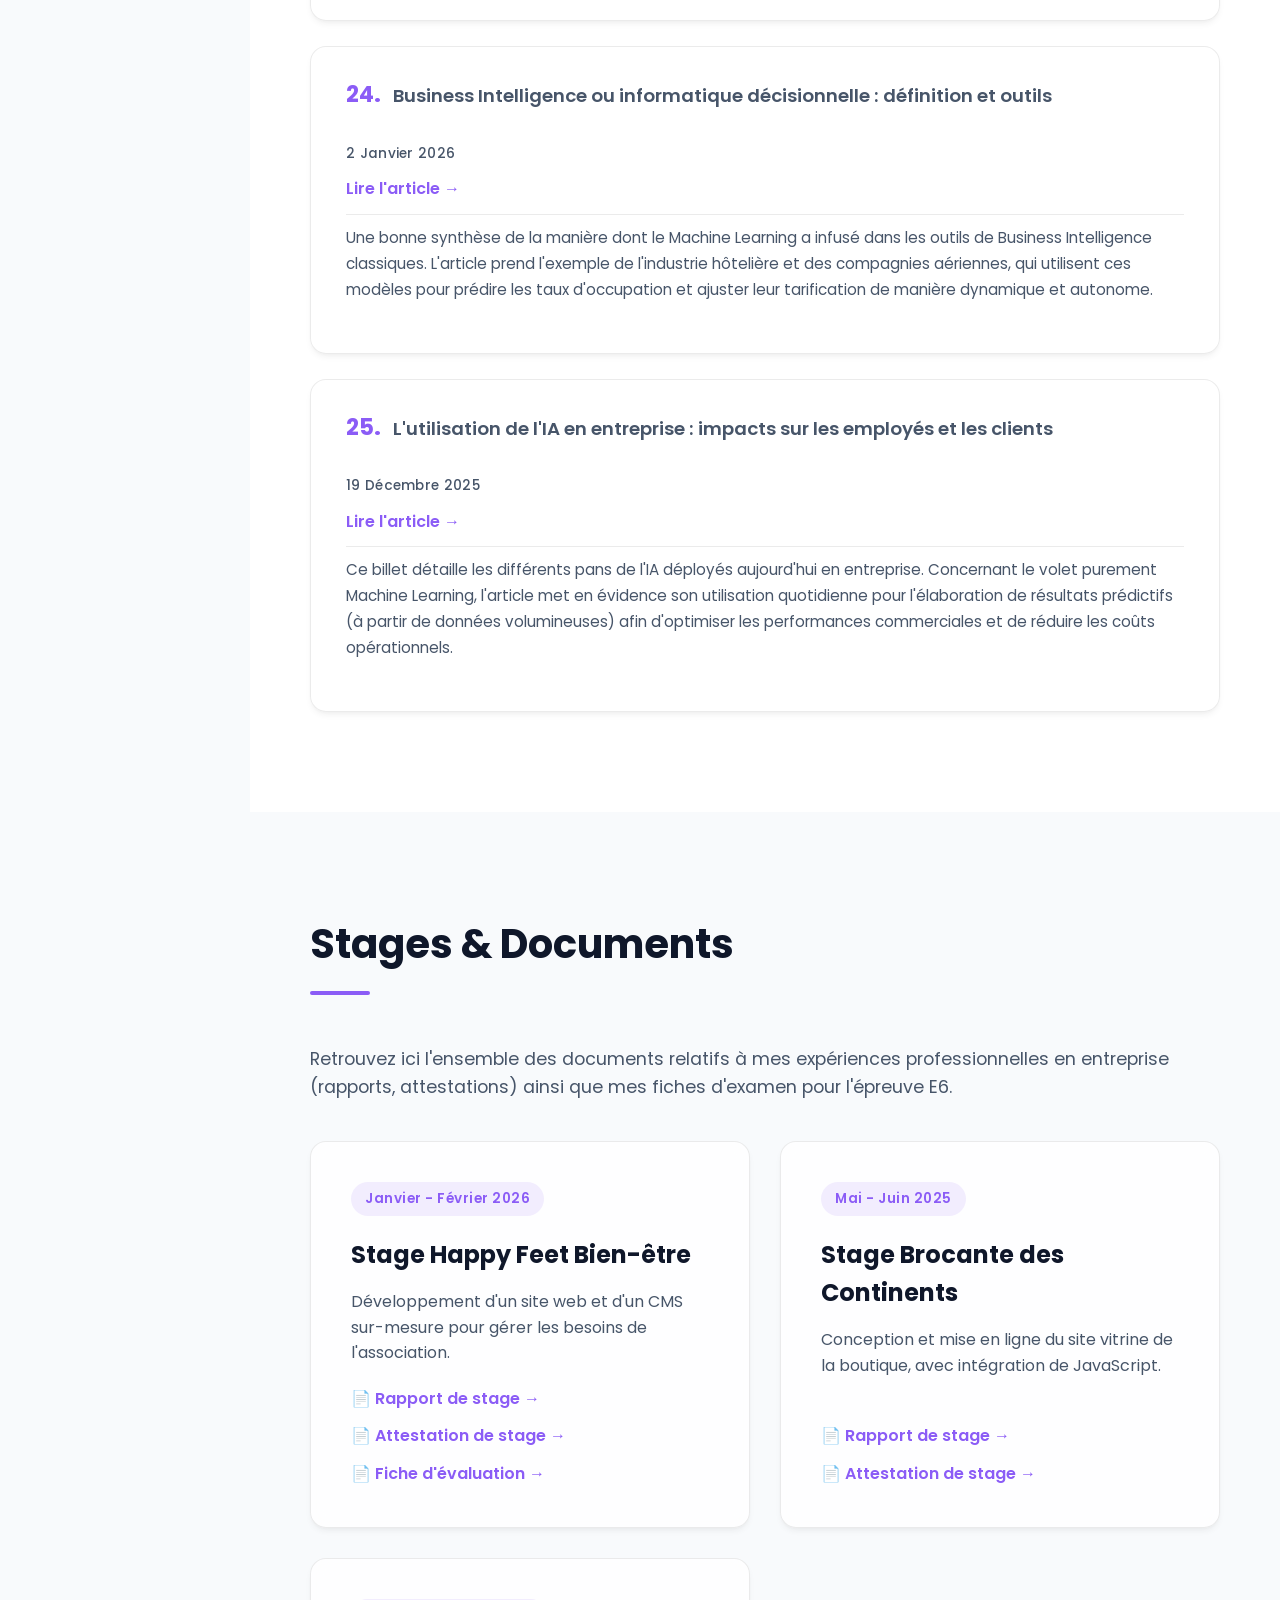
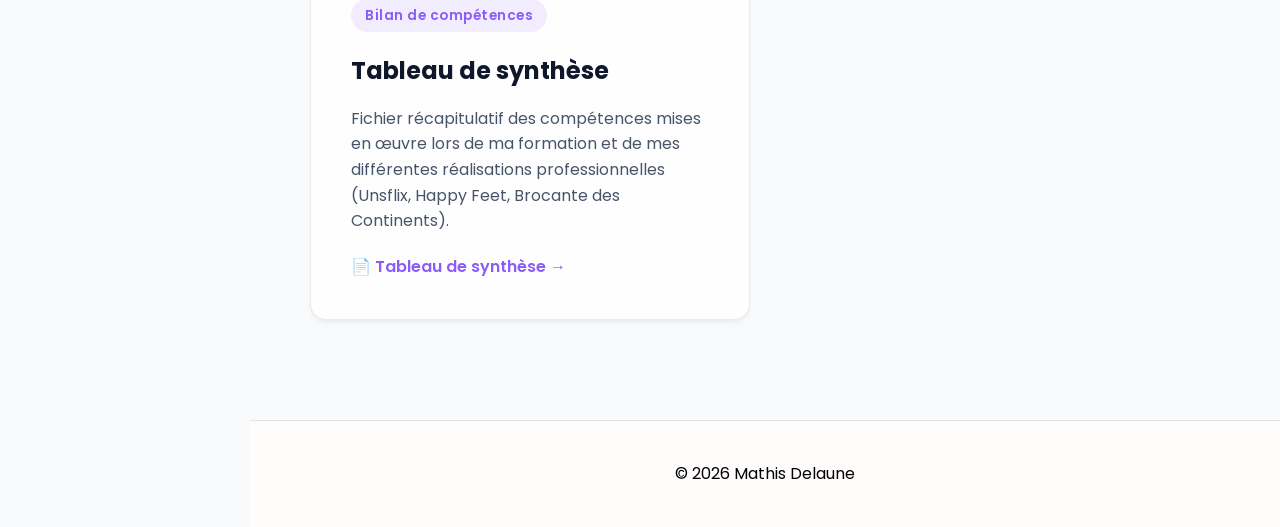
==== commit a0a1725a: "Modification doc2" ====
--- a/index.html
+++ b/index.html
@@ -38,12 +38,11 @@
             <h2 class="section-title">À Propos de moi</h2>
             <div class="about-grid">
                 <div class="about-text">
-                    <p>Actuellement en deuxième année BTS SIO (Services
-Informatiques aux Organisations) option SLAM (solutions
-logicielles et applications métiers) à ST JO SUP (Le Havre).
-Je suis à la recherche d’
-une alternance en cybersécurité pour
-septembre 2026</p>
+                    <p>
+                        Actuellement en deuxième année BTS SIO (Services
+                        Informatiques aux Organisations) option SLAM (solutions
+                        logicielles et applications métiers) à ST JO SUP (Le Havre).
+                    </p>
                     <a href="Ressources/Dl/CvMathisDelaune.pdf" target="_blank" class="btn-secondary">Consulter mon CV</a>
                 </div>
                 
@@ -424,7 +423,7 @@
                     <h3>Tableau de synthèse</h3>
                     <p>Fichier récapitulatif des compétences mises en œuvre lors de ma formation et de mes différentes réalisations professionnelles (Unsflix, Happy Feet, Brocante des Continents).</p>
                     <div style="margin-top: auto; display: flex; flex-direction: column; gap: 12px;">
-                        <a href="Ressources/Dl/TableauSynthese.xlsx" download="Tableau_Synthese_MathisDelaune.xlsx" class="project-link">📊 Télécharger le tableau →</a>
+                        <a href="Ressources/Dl/TableauSynthese.pdf" target="_blank" class="project-link">📄 Tableau de synthèse →</a>
                     </div>
                 </div>
 
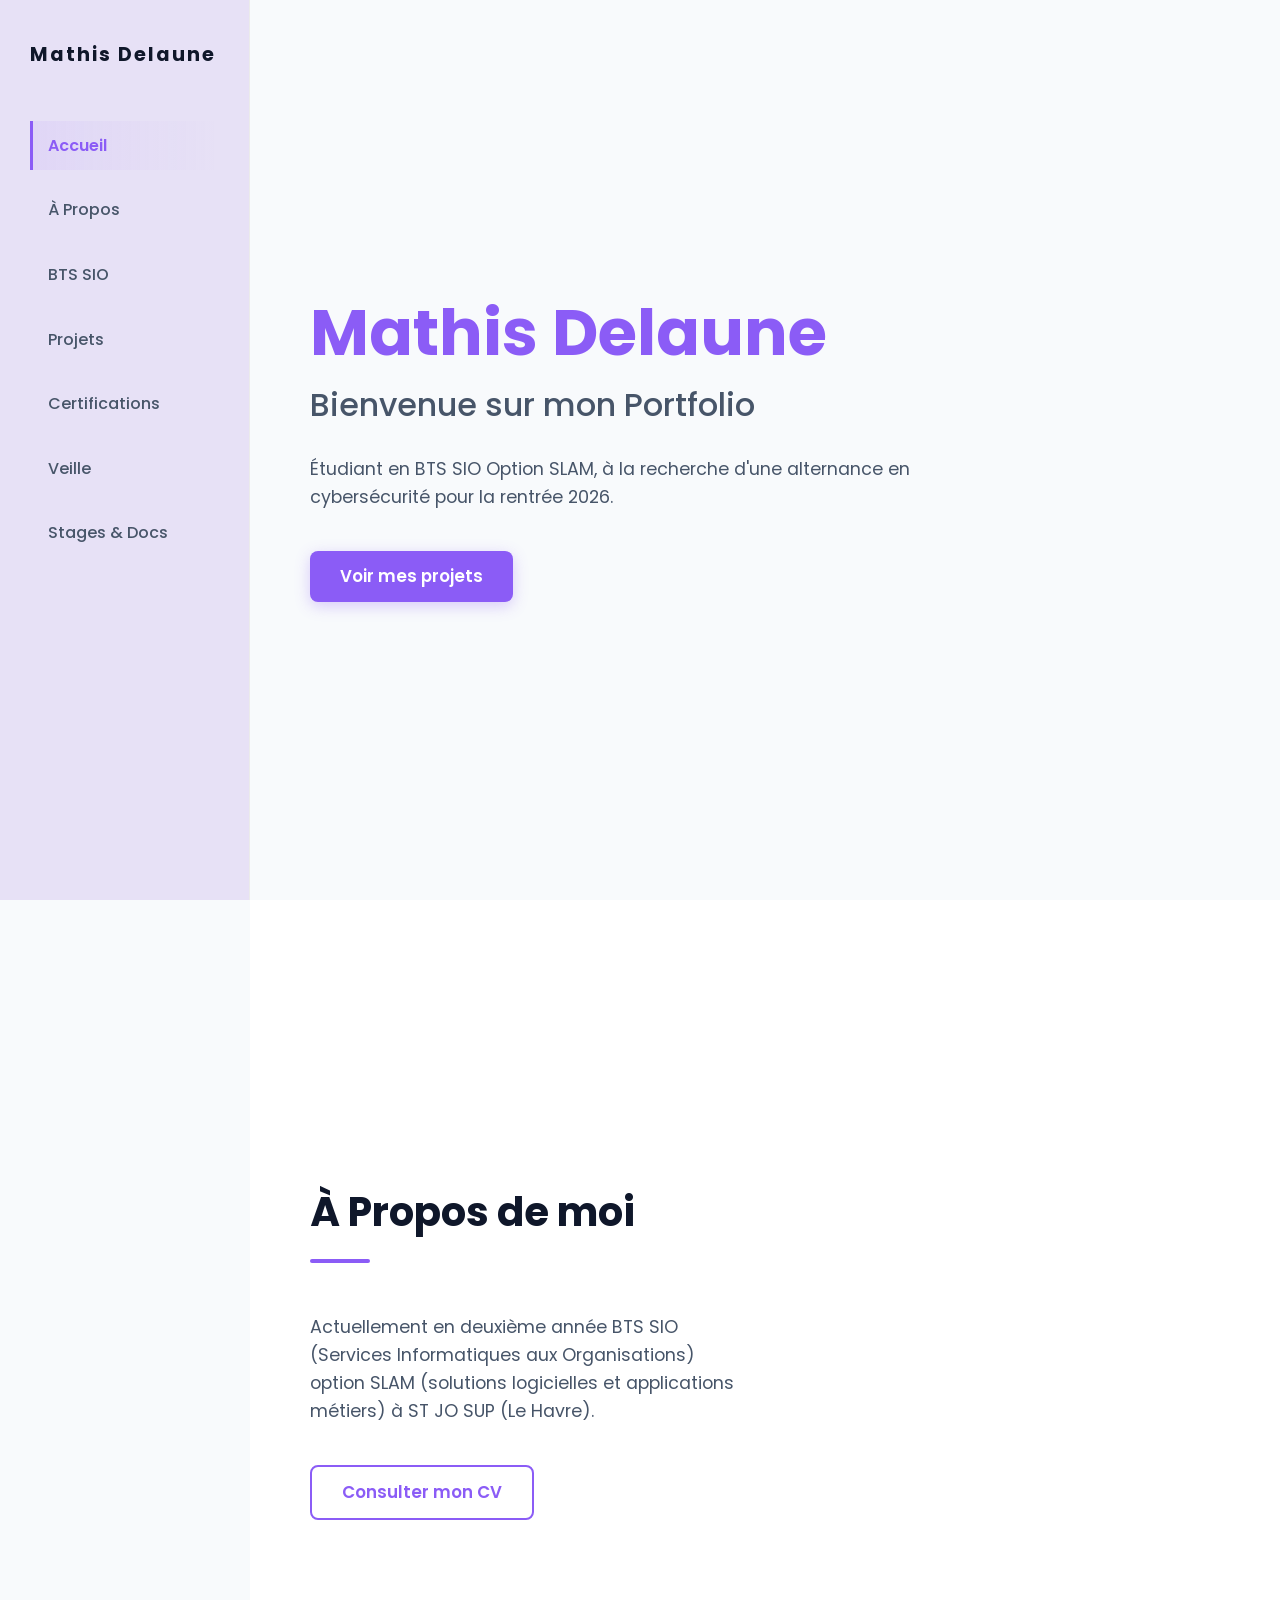
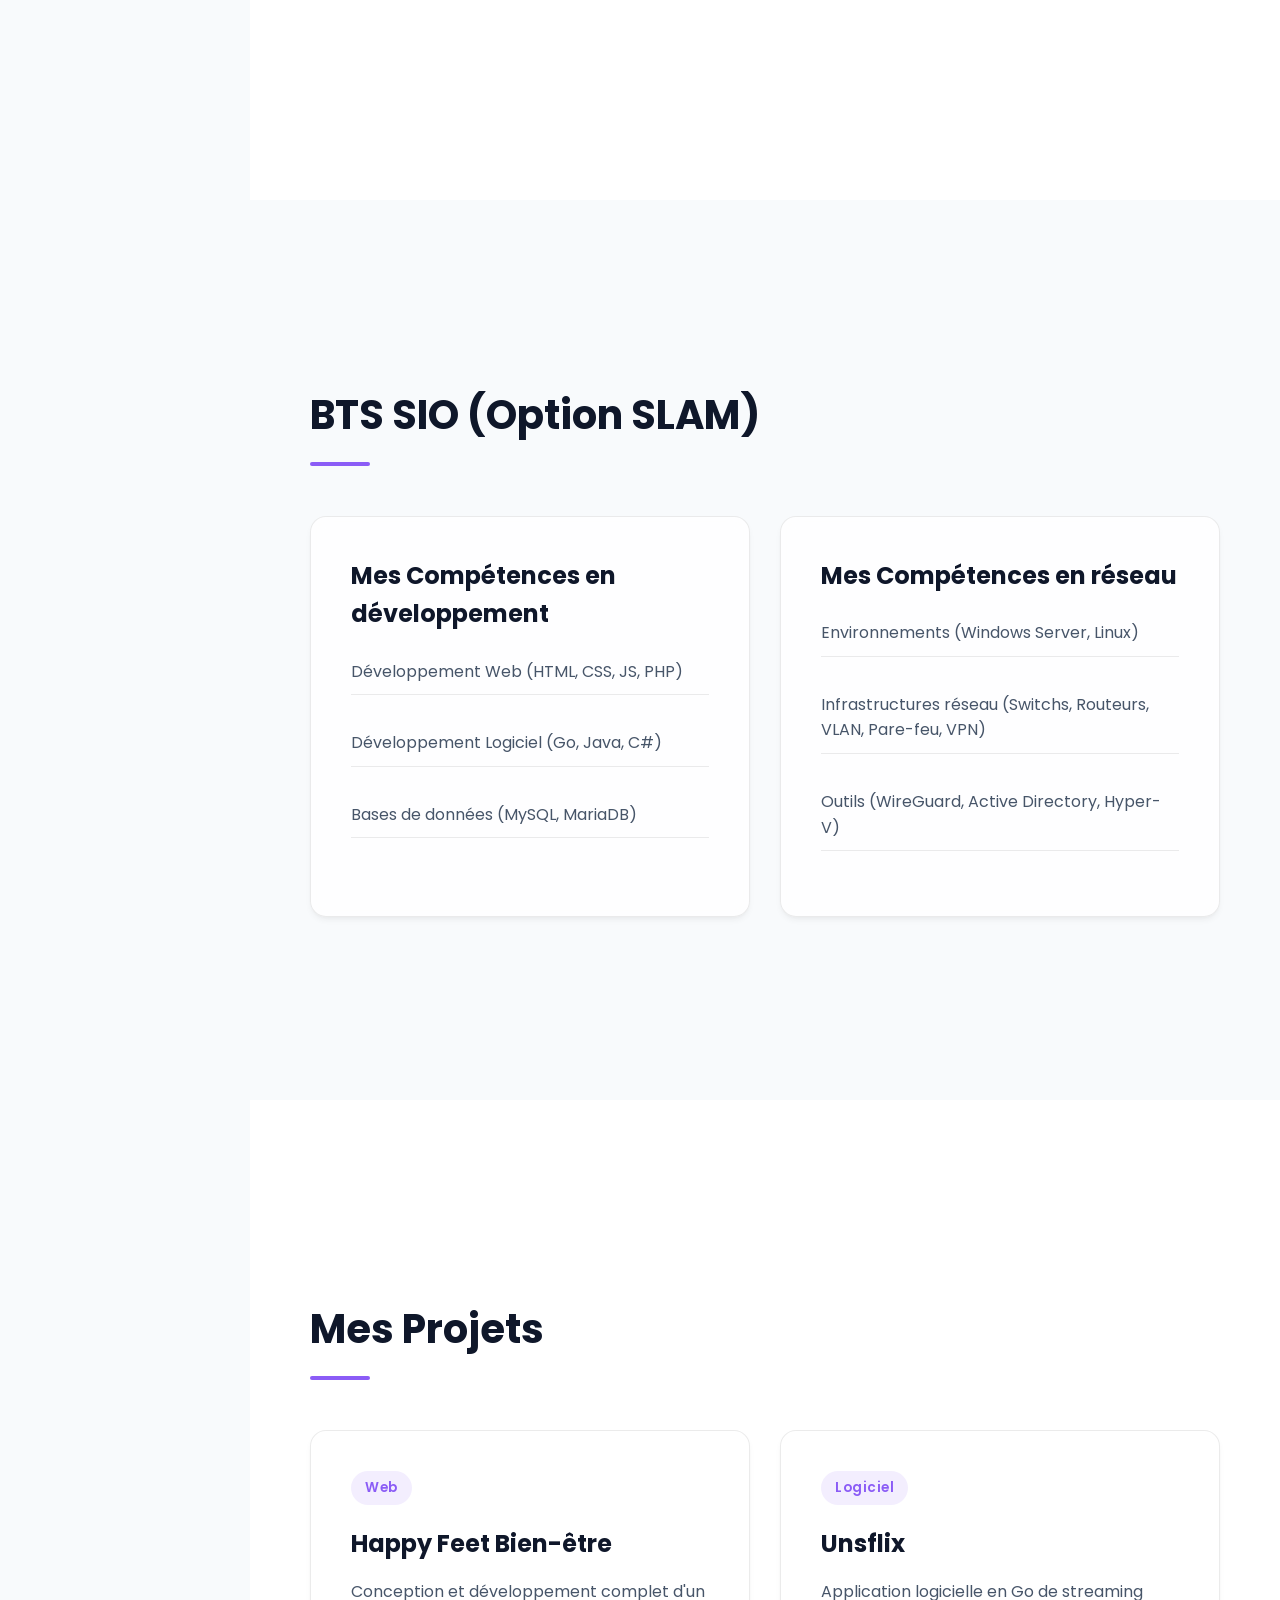
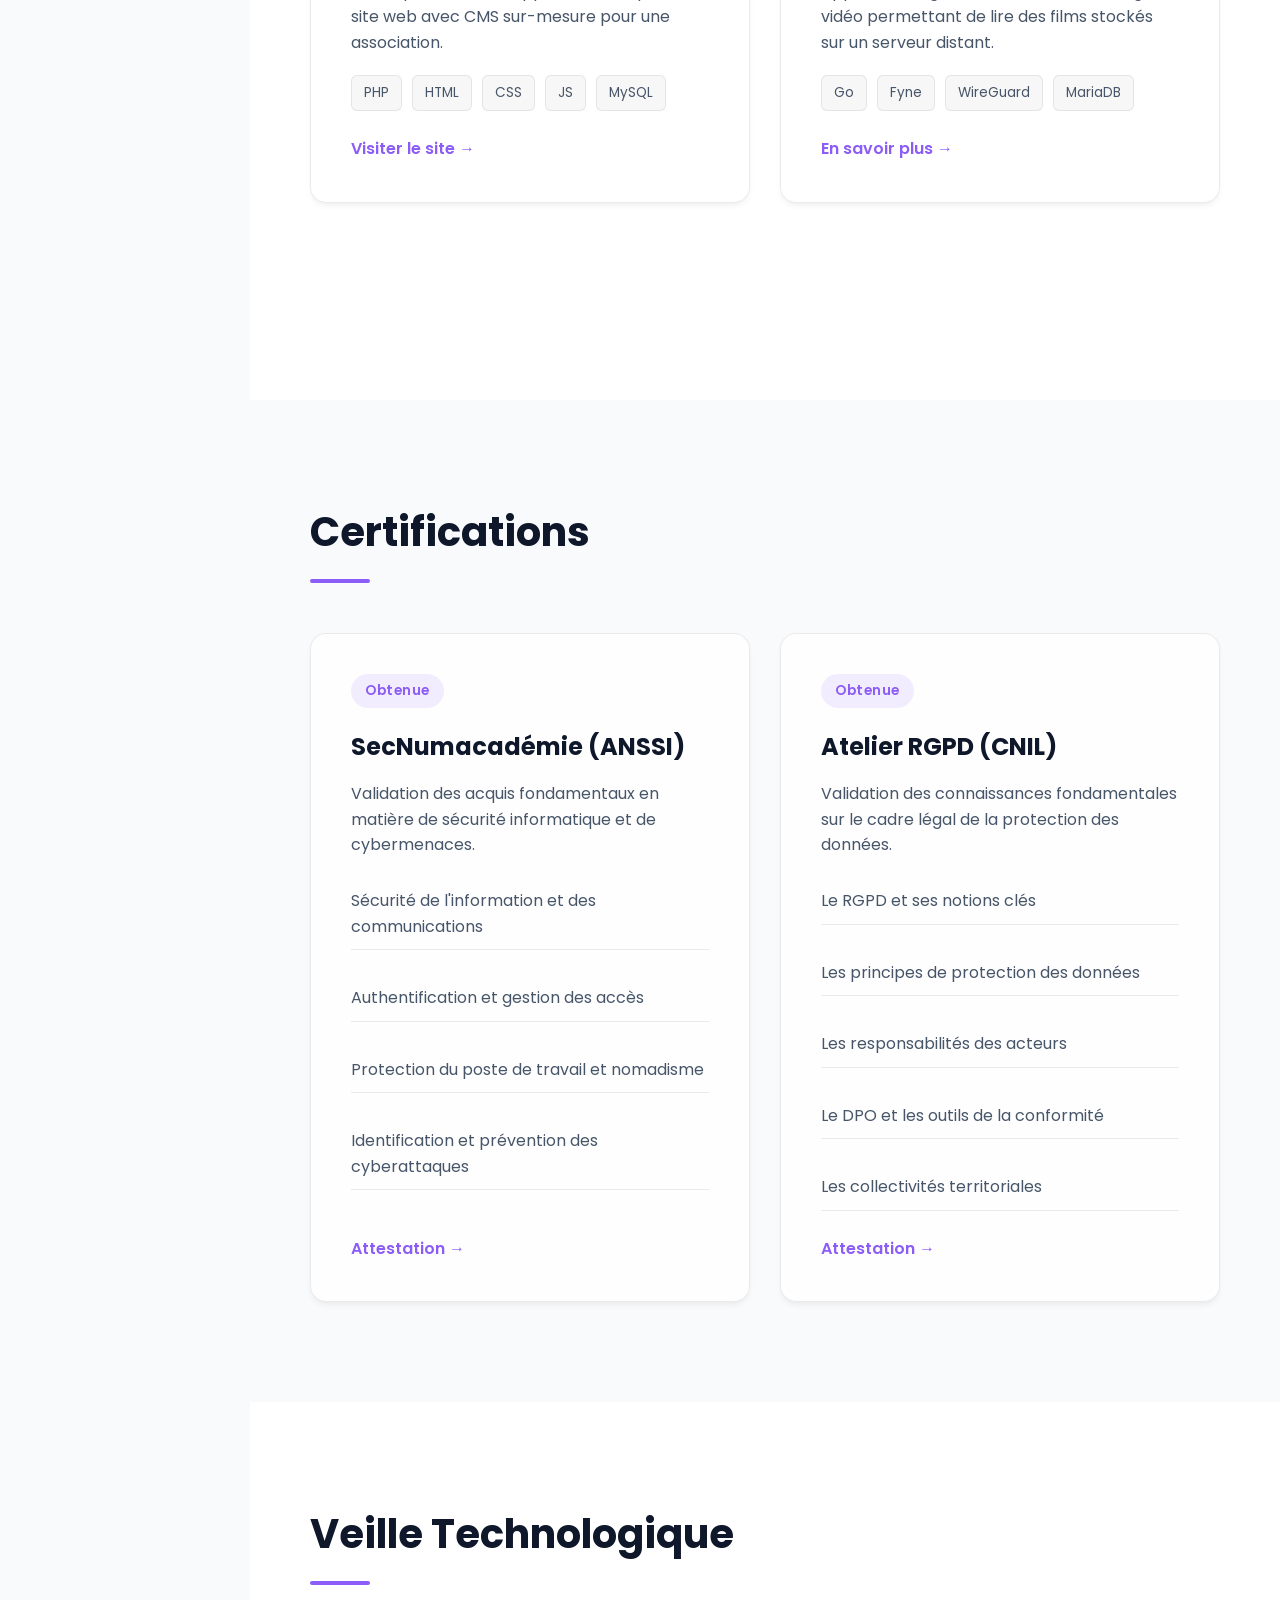
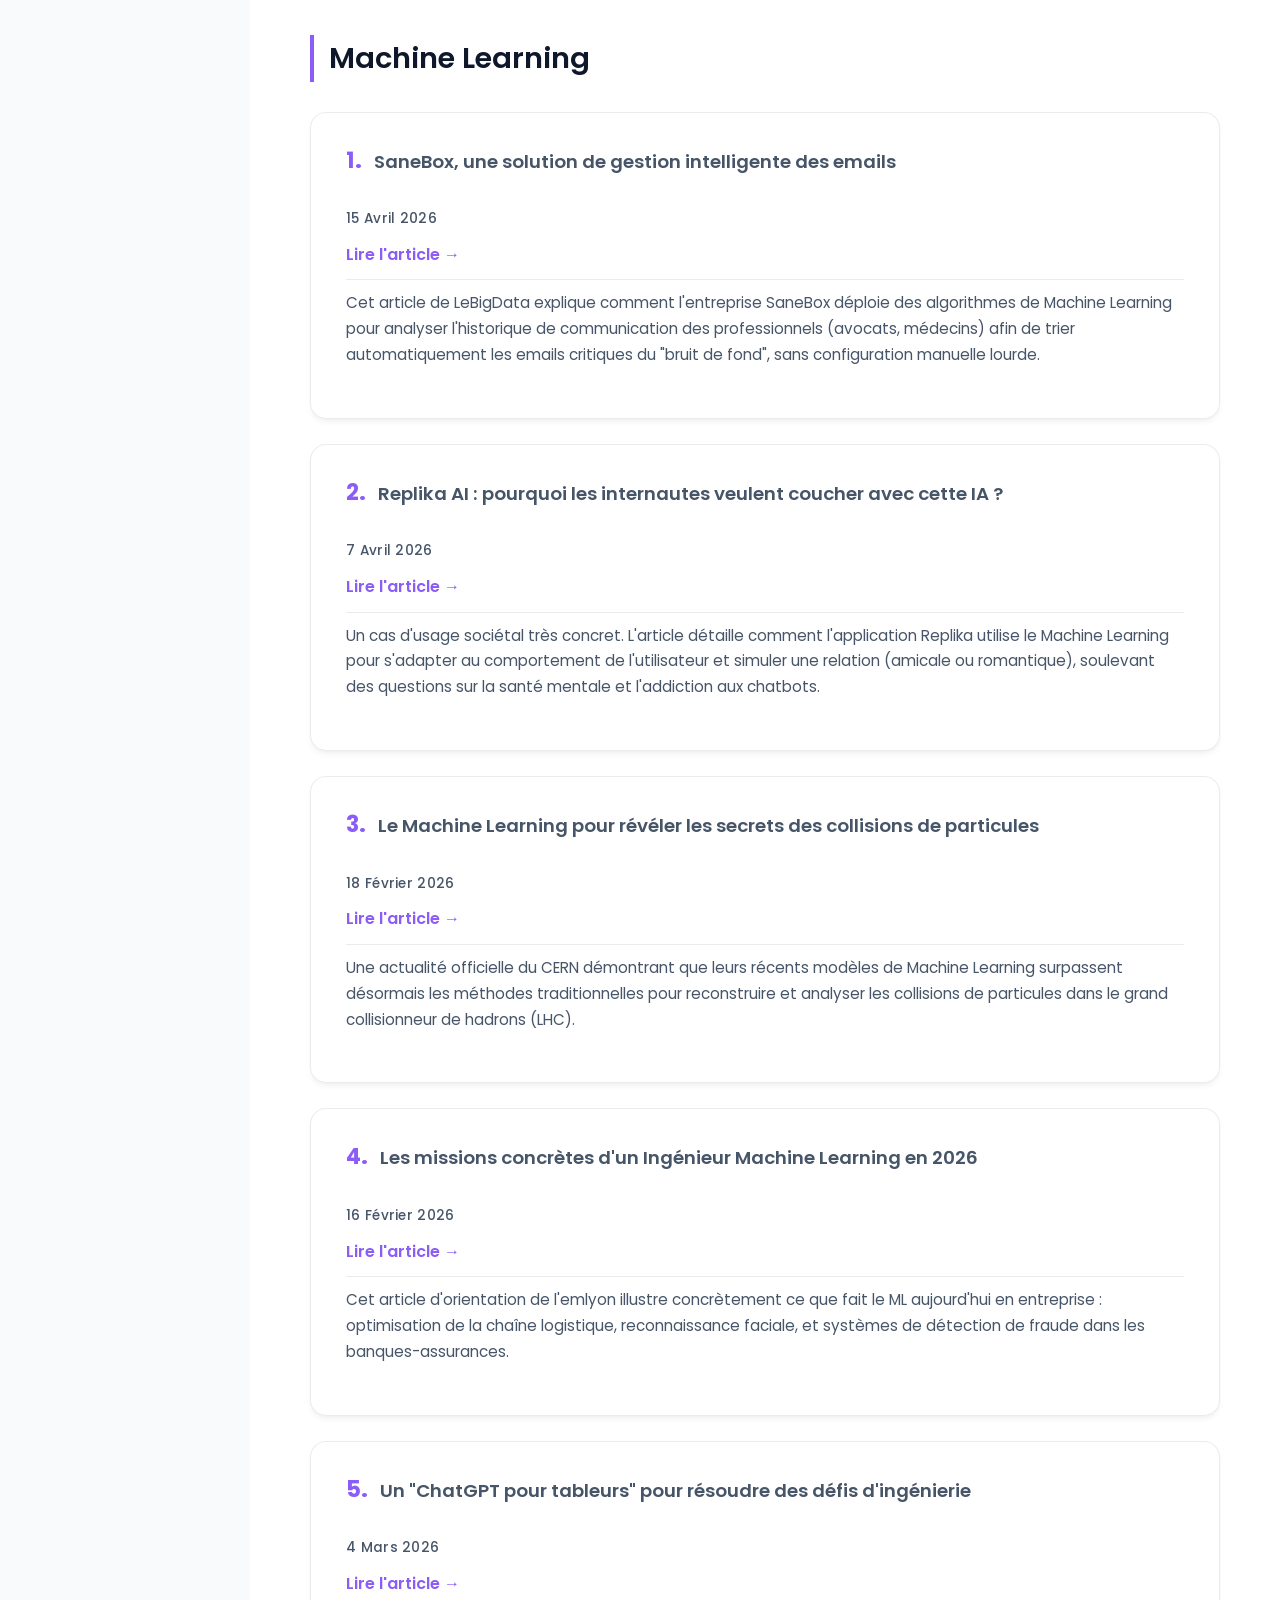
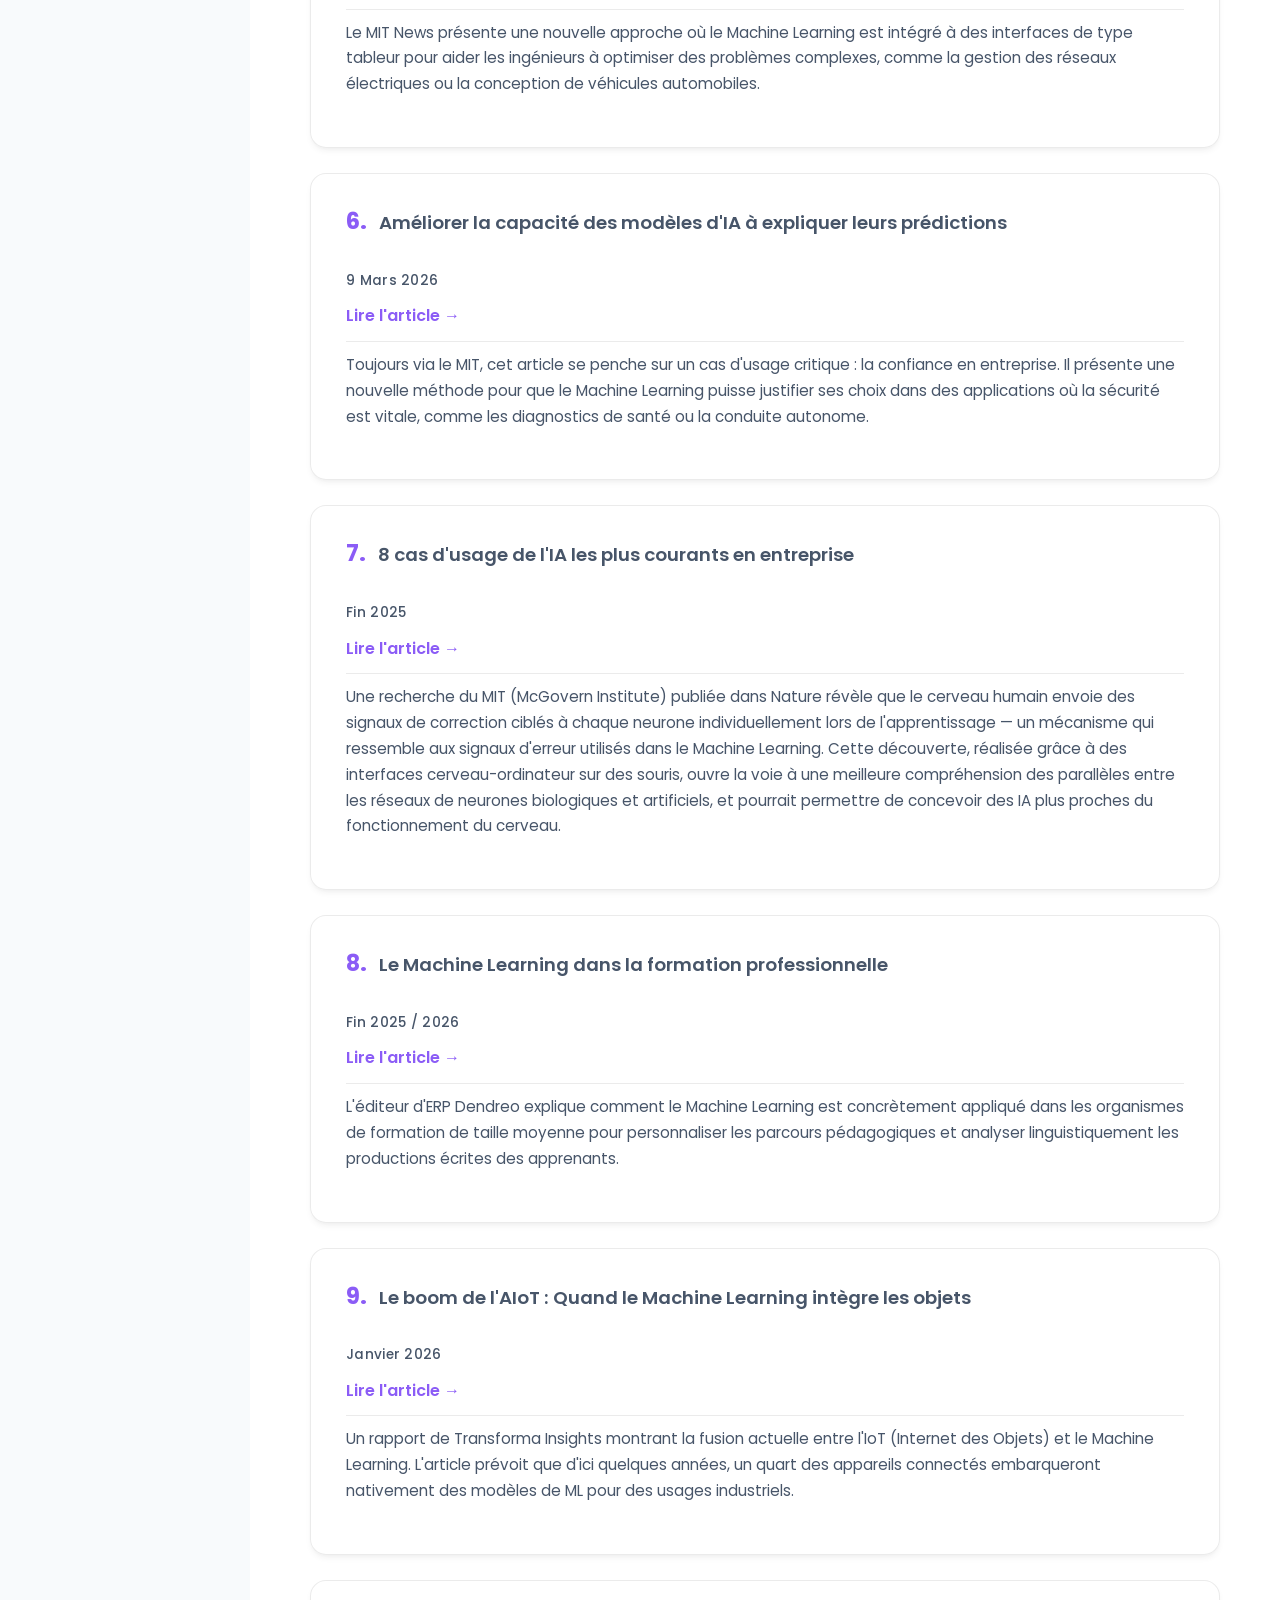
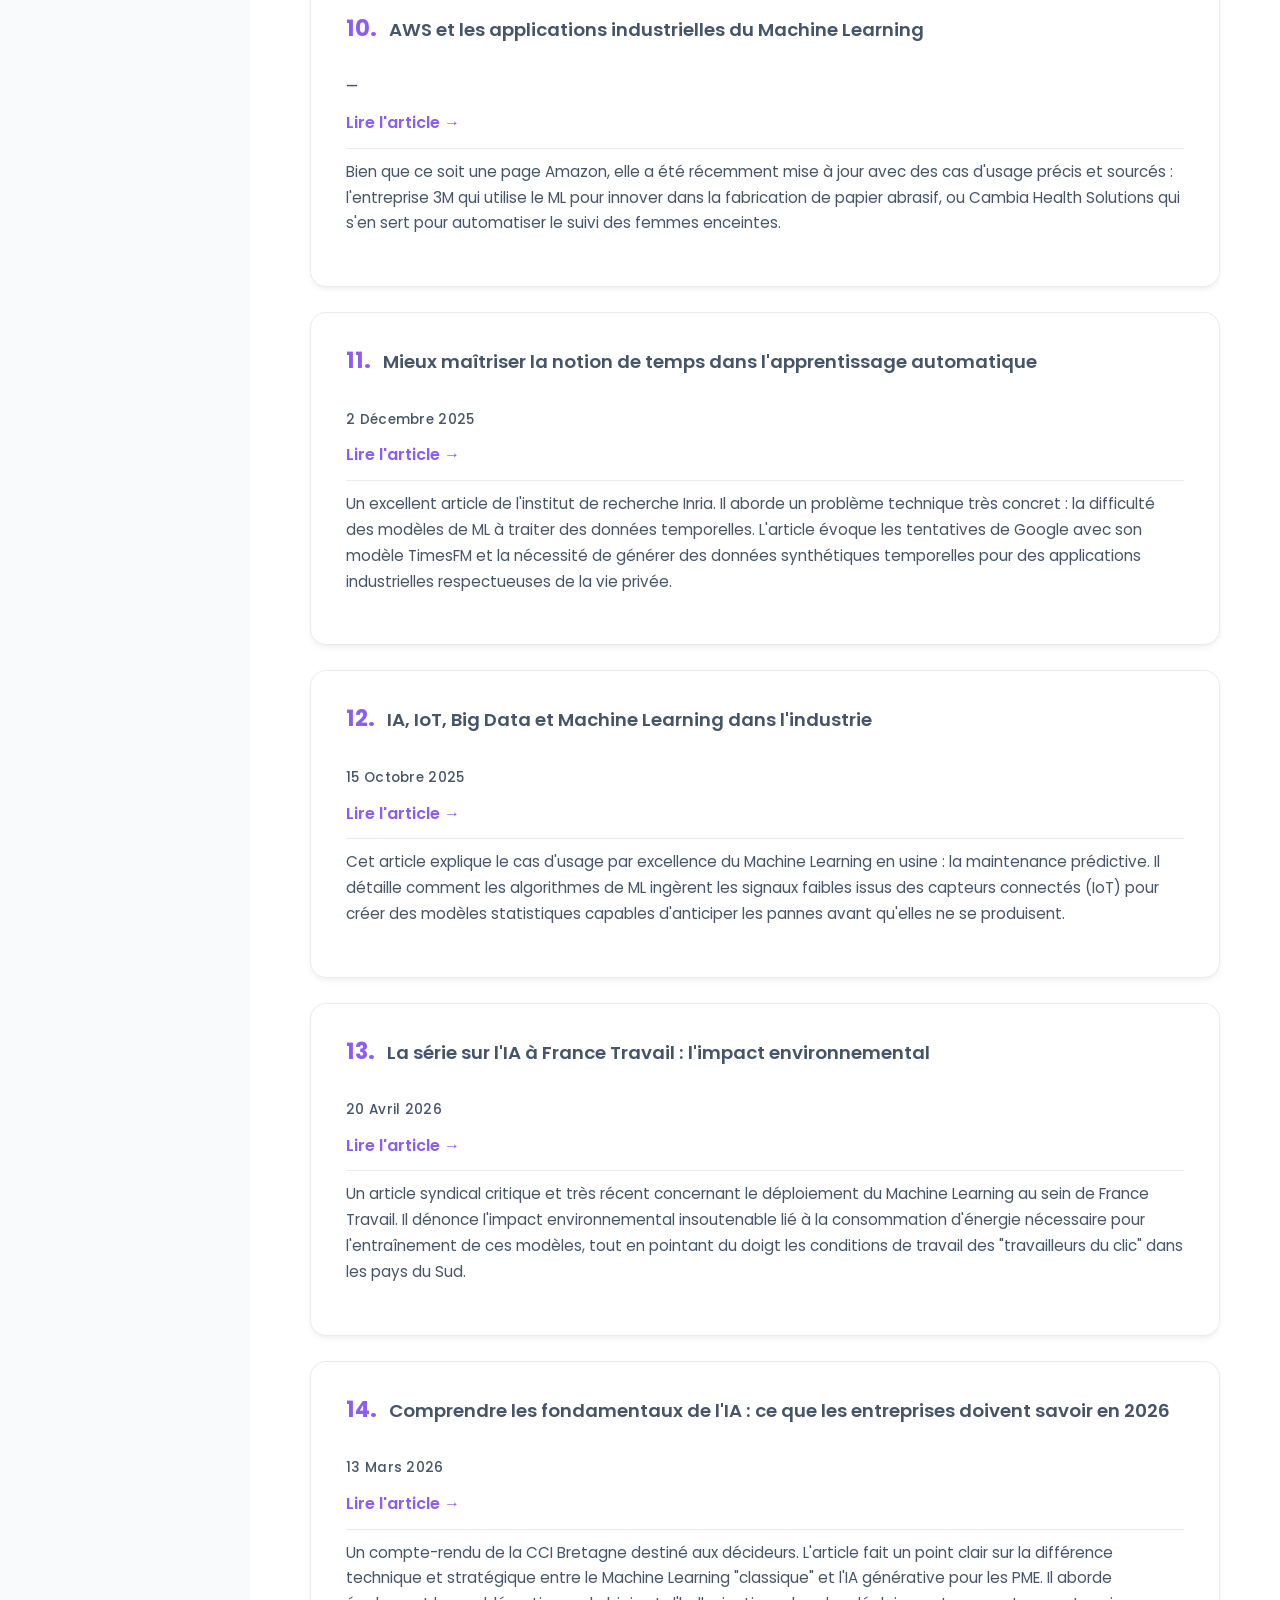
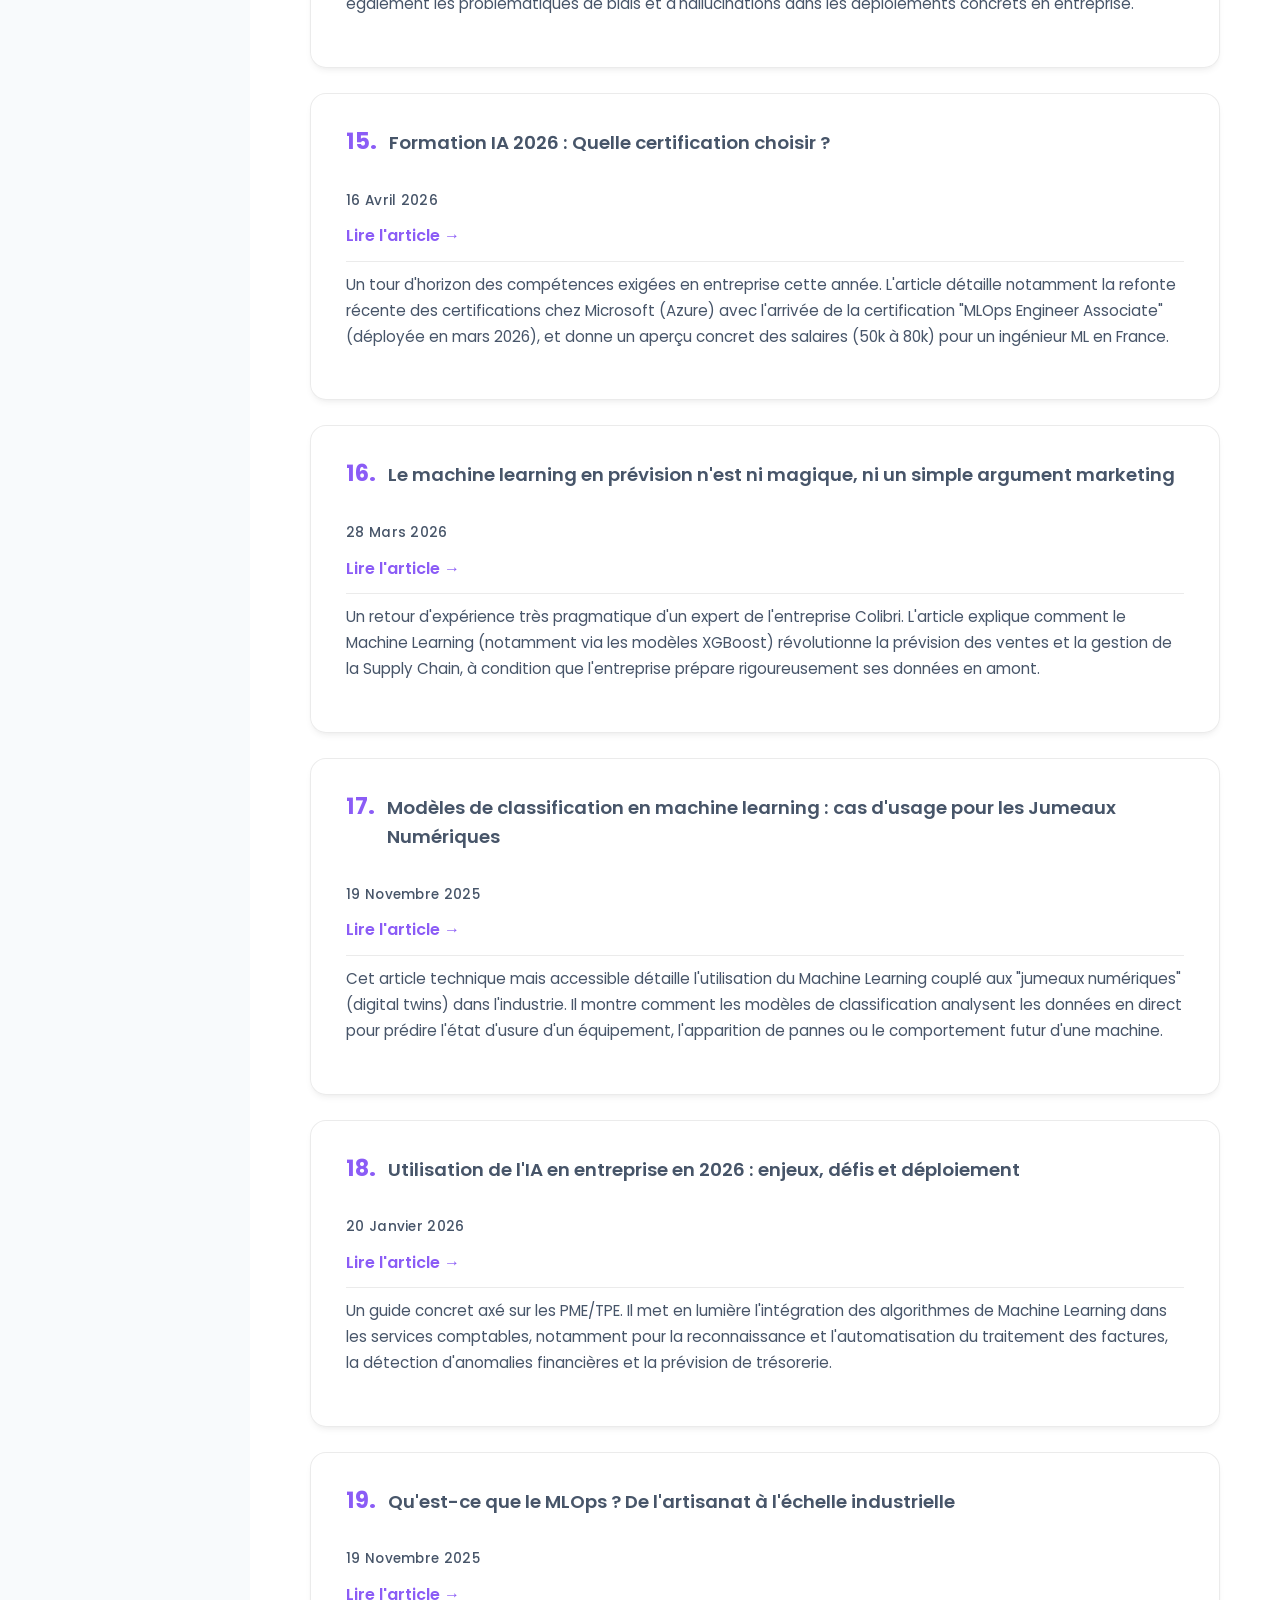
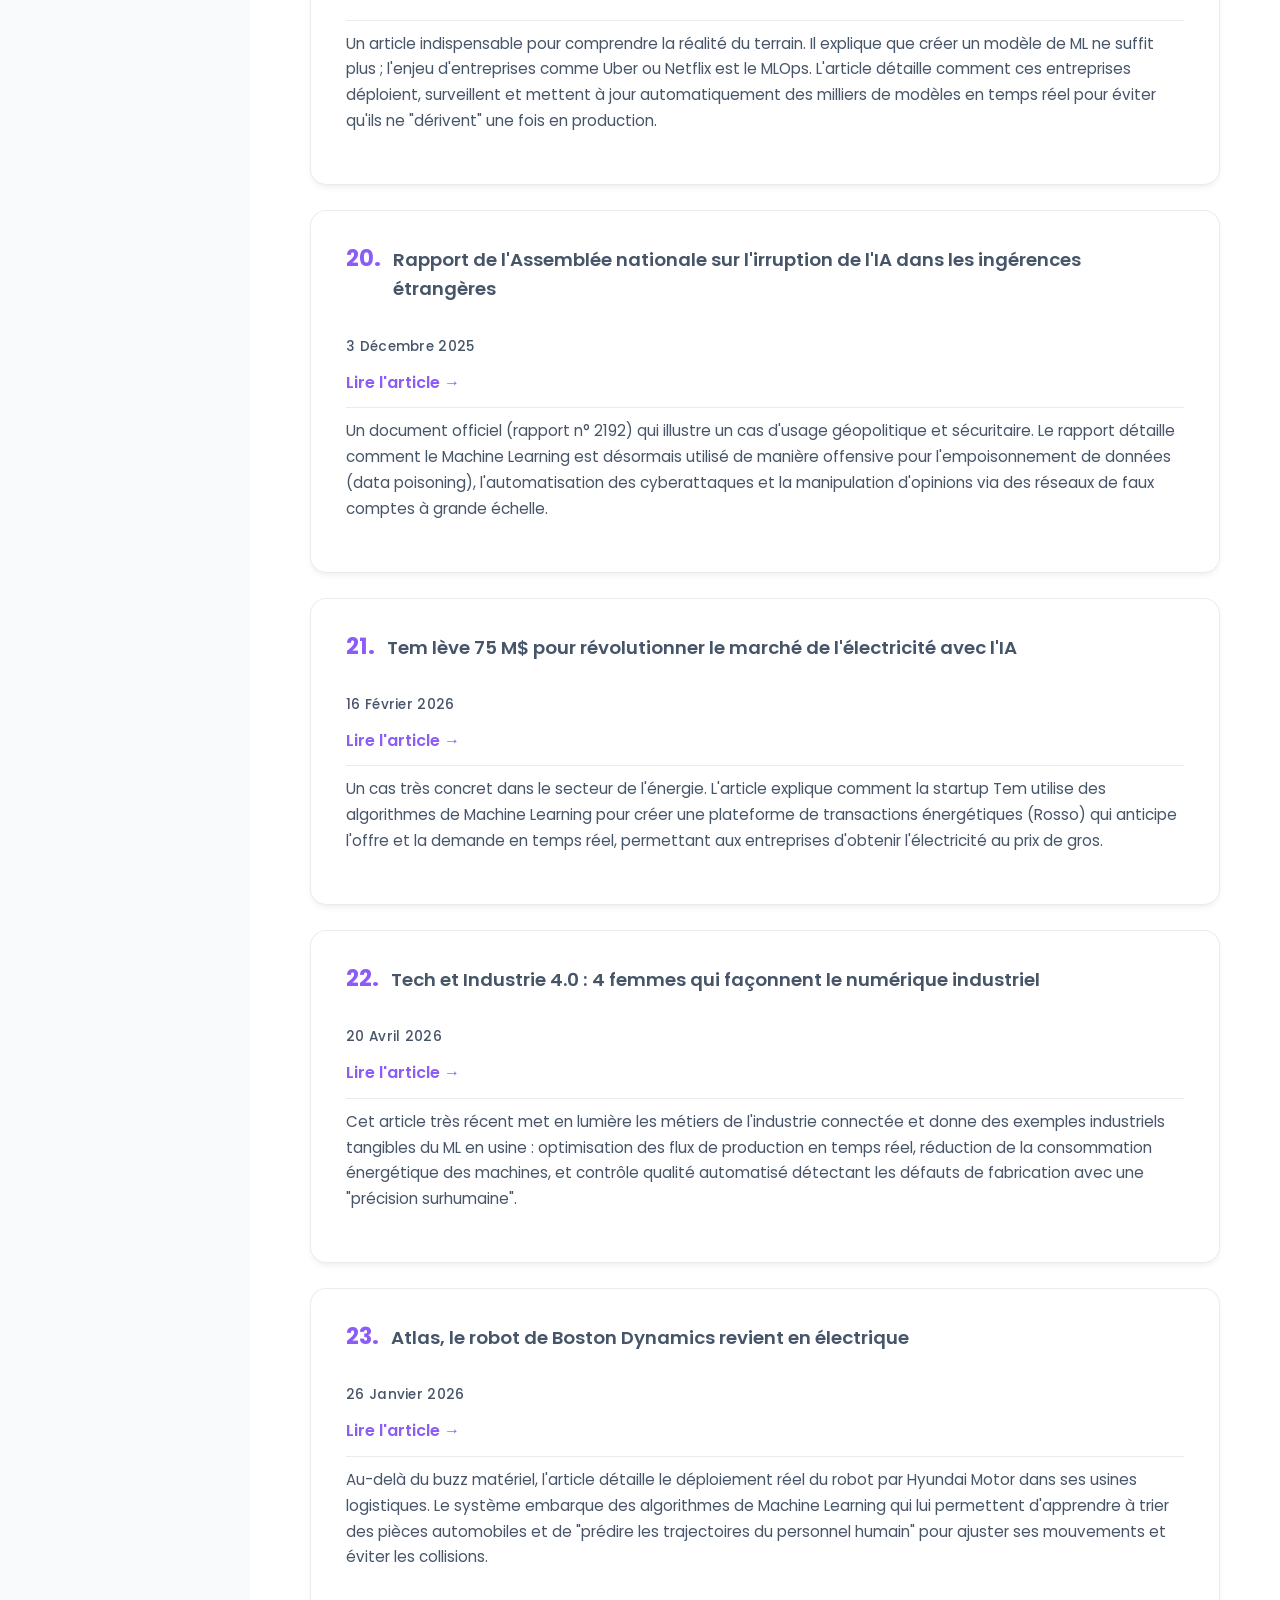
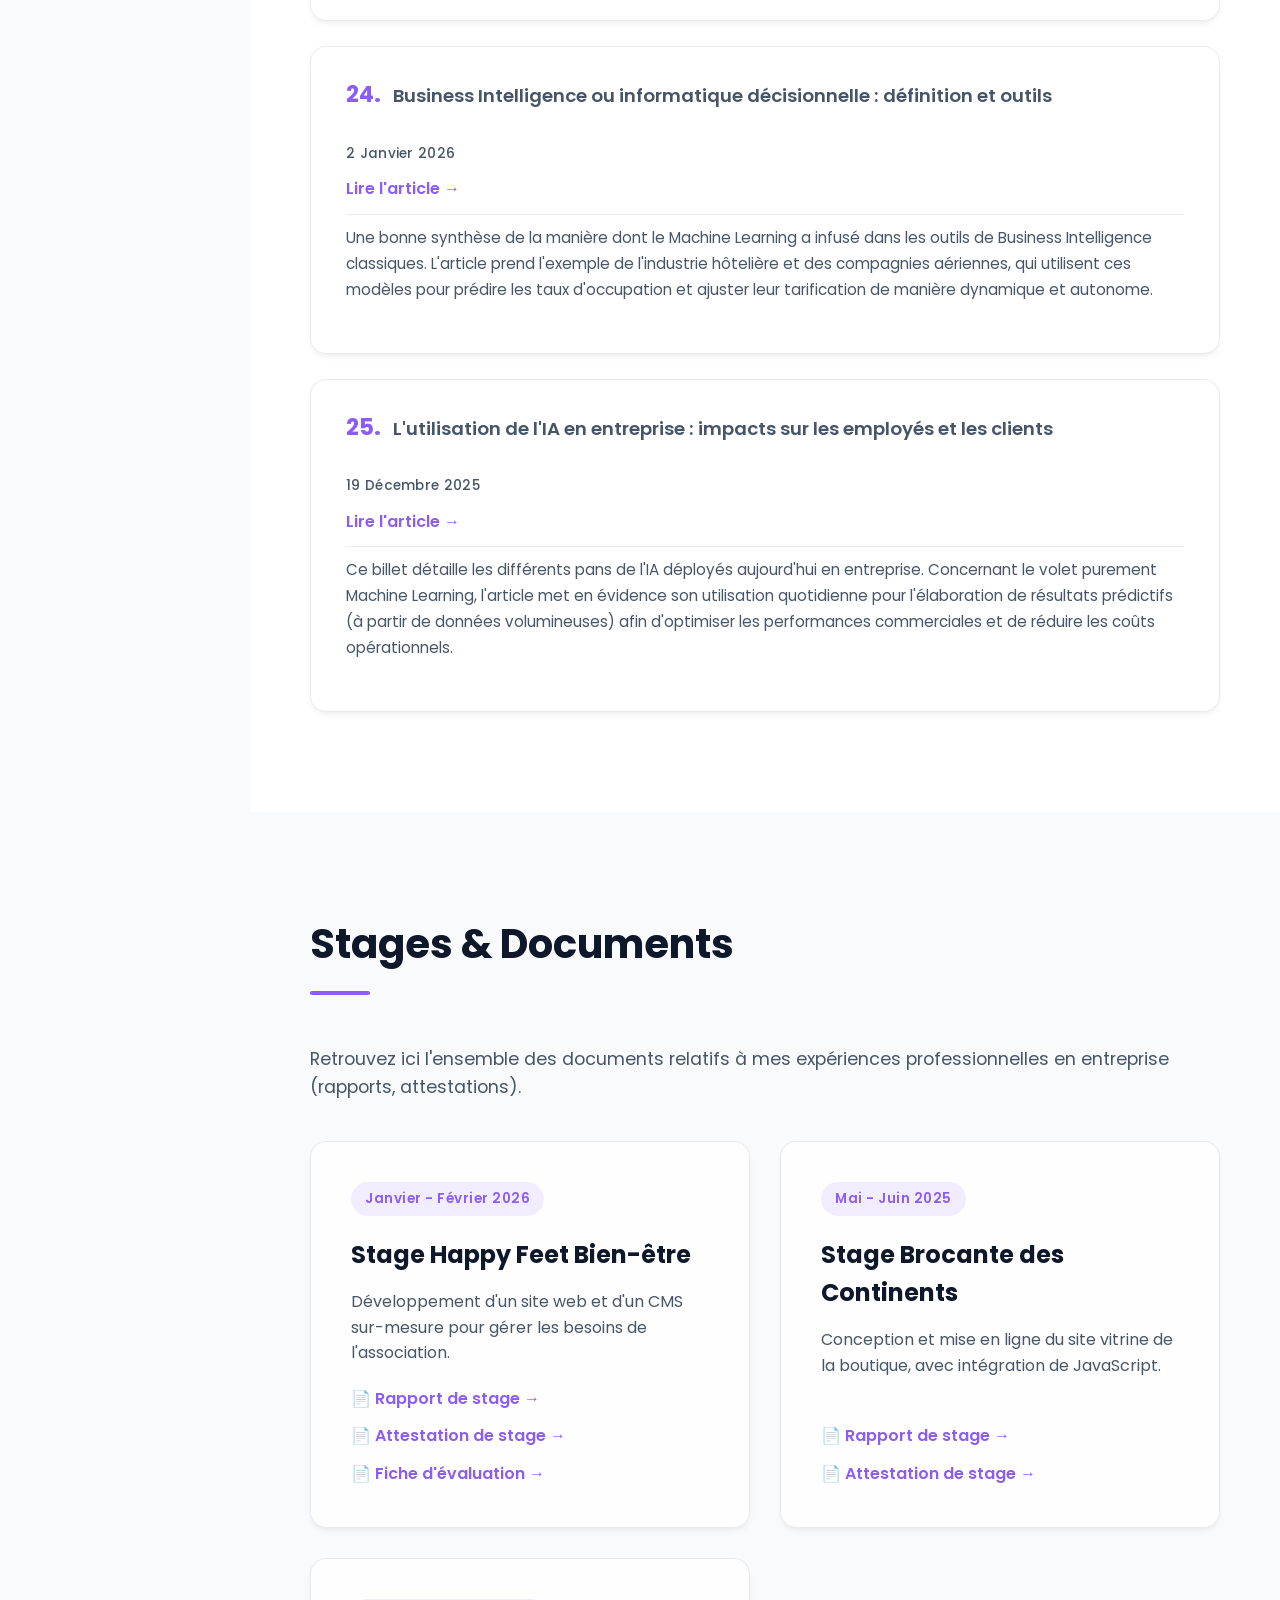
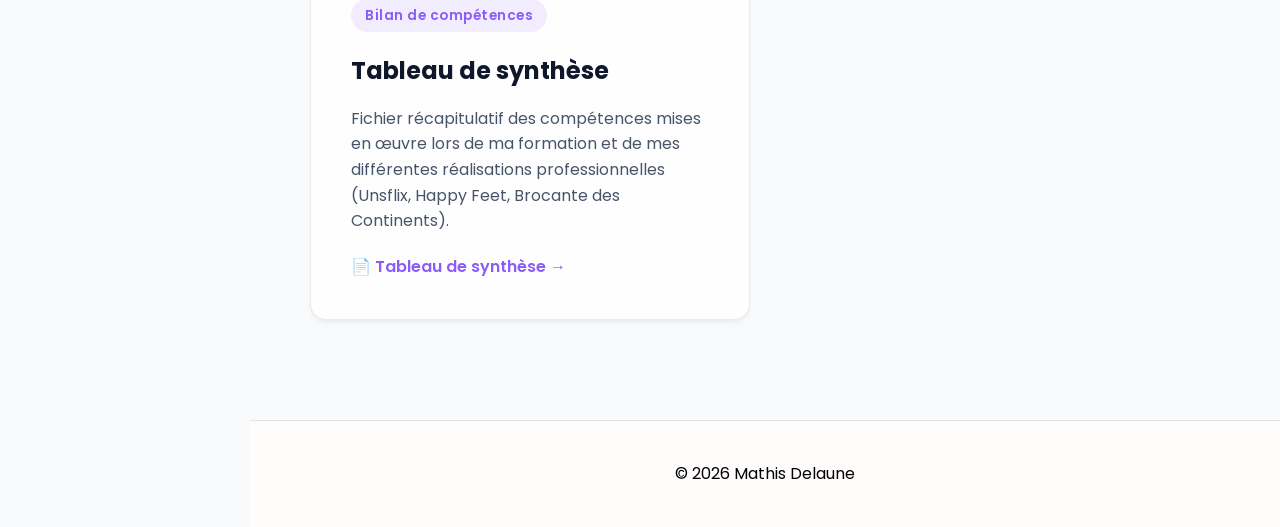
==== commit 608533b9: "Modification text2" ====
--- a/index.html
+++ b/index.html
@@ -389,7 +389,7 @@
         <section id="stages" class="section">
             <h2 class="section-title">Stages & Documents</h2>
             <p style="color: var(--text-muted); margin-bottom: 40px; font-size: 1.1em;">
-                Retrouvez ici l'ensemble des documents relatifs à mes expériences professionnelles en entreprise (rapports, attestations) ainsi que mes fiches d'examen pour l'épreuve E6.
+                Retrouvez ici l'ensemble des documents relatifs à mes expériences professionnelles en entreprise (rapports, attestations).
             </p>
             
             <div class="cards-grid">
